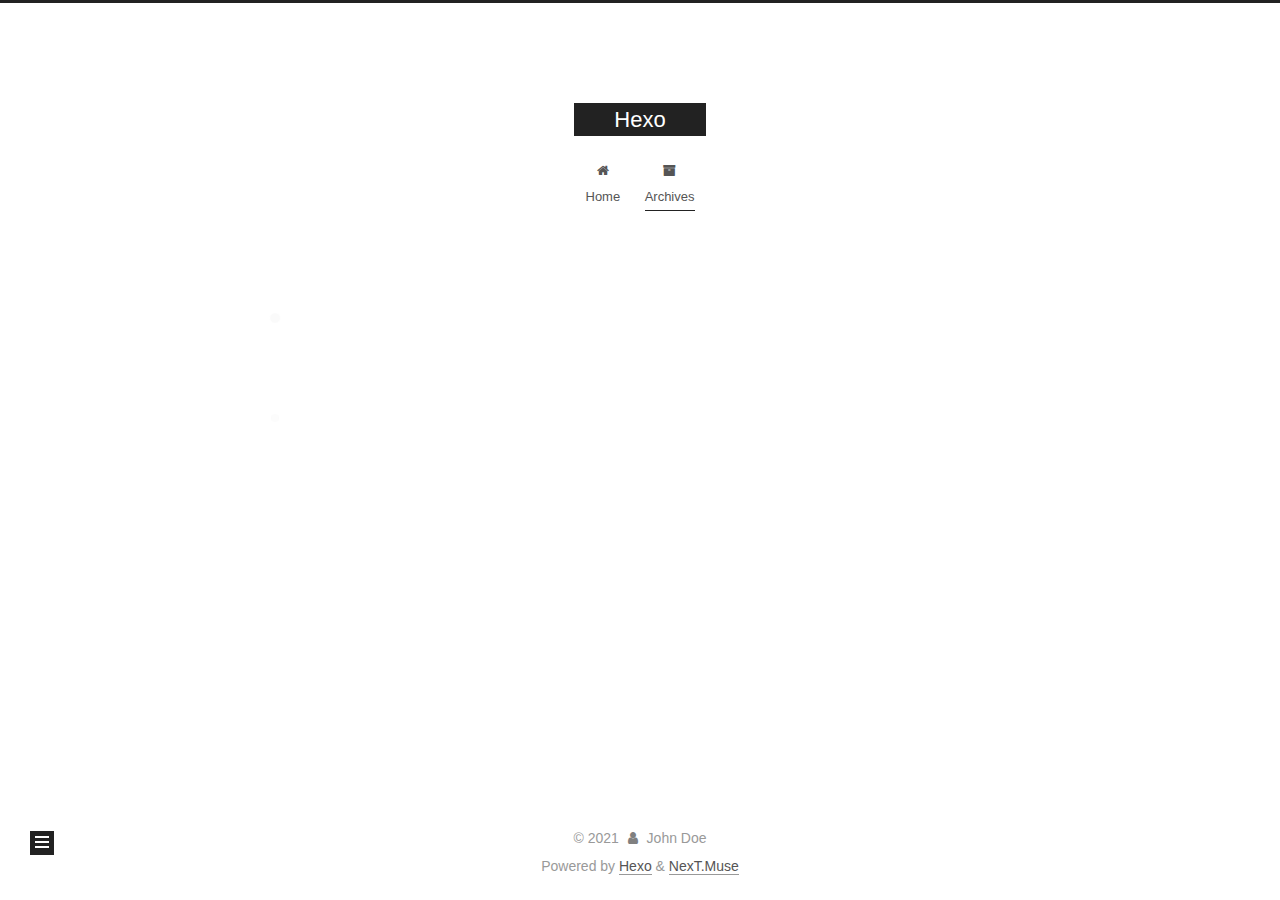
==== archives/index.html @ 685d1546 "Site updated: 2021-11-07 11:49:56" ====
<!DOCTYPE html>
<html lang="en">
<head>
  <meta charset="UTF-8">
<meta name="viewport" content="width=device-width, initial-scale=1, maximum-scale=2">
<meta name="theme-color" content="#222">
<meta name="generator" content="Hexo 5.4.0">
  <link rel="apple-touch-icon" sizes="180x180" href="/images/apple-touch-icon-next.png">
  <link rel="icon" type="image/png" sizes="32x32" href="/images/favicon-32x32-next.png">
  <link rel="icon" type="image/png" sizes="16x16" href="/images/favicon-16x16-next.png">
  <link rel="mask-icon" href="/images/logo.svg" color="#222">

<link rel="stylesheet" href="/css/main.css">


<link rel="stylesheet" href="/lib/font-awesome/css/font-awesome.min.css">

<script id="hexo-configurations">
    var NexT = window.NexT || {};
    var CONFIG = {"hostname":"example.com","root":"/","scheme":"Muse","version":"7.8.0","exturl":false,"sidebar":{"position":"left","display":"post","padding":18,"offset":12,"onmobile":false},"copycode":{"enable":false,"show_result":false,"style":null},"back2top":{"enable":true,"sidebar":false,"scrollpercent":false},"bookmark":{"enable":false,"color":"#222","save":"auto"},"fancybox":false,"mediumzoom":false,"lazyload":false,"pangu":false,"comments":{"style":"tabs","active":null,"storage":true,"lazyload":false,"nav":null},"algolia":{"hits":{"per_page":10},"labels":{"input_placeholder":"Search for Posts","hits_empty":"We didn't find any results for the search: ${query}","hits_stats":"${hits} results found in ${time} ms"}},"localsearch":{"enable":false,"trigger":"auto","top_n_per_article":1,"unescape":false,"preload":false},"motion":{"enable":true,"async":false,"transition":{"post_block":"fadeIn","post_header":"slideDownIn","post_body":"slideDownIn","coll_header":"slideLeftIn","sidebar":"slideUpIn"}}};
  </script>

  <meta property="og:type" content="website">
<meta property="og:title" content="Hexo">
<meta property="og:url" content="http://example.com/archives/index.html">
<meta property="og:site_name" content="Hexo">
<meta property="og:locale" content="en_US">
<meta property="article:author" content="John Doe">
<meta name="twitter:card" content="summary">

<link rel="canonical" href="http://example.com/archives/">


<script id="page-configurations">
  // https://hexo.io/docs/variables.html
  CONFIG.page = {
    sidebar: "",
    isHome : false,
    isPost : false,
    lang   : 'en'
  };
</script>

  <title>Archive | Hexo</title>
  






  <noscript>
  <style>
  .use-motion .brand,
  .use-motion .menu-item,
  .sidebar-inner,
  .use-motion .post-block,
  .use-motion .pagination,
  .use-motion .comments,
  .use-motion .post-header,
  .use-motion .post-body,
  .use-motion .collection-header { opacity: initial; }

  .use-motion .site-title,
  .use-motion .site-subtitle {
    opacity: initial;
    top: initial;
  }

  .use-motion .logo-line-before i { left: initial; }
  .use-motion .logo-line-after i { right: initial; }
  </style>
</noscript>

</head>

<body itemscope itemtype="http://schema.org/WebPage">
  <div class="container use-motion">
    <div class="headband"></div>

    <header class="header" itemscope itemtype="http://schema.org/WPHeader">
      <div class="header-inner"><div class="site-brand-container">
  <div class="site-nav-toggle">
    <div class="toggle" aria-label="Toggle navigation bar">
      <span class="toggle-line toggle-line-first"></span>
      <span class="toggle-line toggle-line-middle"></span>
      <span class="toggle-line toggle-line-last"></span>
    </div>
  </div>

  <div class="site-meta">

    <a href="/" class="brand" rel="start">
      <span class="logo-line-before"><i></i></span>
      <h1 class="site-title">Hexo</h1>
      <span class="logo-line-after"><i></i></span>
    </a>
  </div>

  <div class="site-nav-right">
    <div class="toggle popup-trigger">
    </div>
  </div>
</div>




<nav class="site-nav">
  <ul id="menu" class="menu">
        <li class="menu-item menu-item-home">

    <a href="/" rel="section"><i class="fa fa-fw fa-home"></i>Home</a>

  </li>
        <li class="menu-item menu-item-archives">

    <a href="/archives/" rel="section"><i class="fa fa-fw fa-archive"></i>Archives</a>

  </li>
  </ul>
</nav>




</div>
    </header>

    
  <div class="back-to-top">
    <i class="fa fa-arrow-up"></i>
    <span>0%</span>
  </div>


    <main class="main">
      <div class="main-inner">
        <div class="content-wrap">
          

          <div class="content archive">
            

  
  
  
  <div class="post-block">
    <div class="posts-collapse">
      <div class="collection-title">
        <span class="collection-header">Um..! 1 post. Keep on posting.</span>
      </div>

      
    <div class="collection-year">
      <span class="collection-header">2021</span>
    </div>

  <article itemscope itemtype="http://schema.org/Article">
    <header class="post-header">

      <div class="post-meta">
        <time itemprop="dateCreated"
              datetime="2021-11-07T10:19:45+08:00"
              content="2021-11-07">
          11-07
        </time>
      </div>

      <div class="post-title">
          <a class="post-title-link" href="/2021/11/07/hello-world/" itemprop="url">
            <span itemprop="name">Hello Blog</span>
          </a>
      </div>

    </header>
  </article>


    </div>
  </div>
  
  
  

  



          </div>
          

<script>
  window.addEventListener('tabs:register', () => {
    let { activeClass } = CONFIG.comments;
    if (CONFIG.comments.storage) {
      activeClass = localStorage.getItem('comments_active') || activeClass;
    }
    if (activeClass) {
      let activeTab = document.querySelector(`a[href="#comment-${activeClass}"]`);
      if (activeTab) {
        activeTab.click();
      }
    }
  });
  if (CONFIG.comments.storage) {
    window.addEventListener('tabs:click', event => {
      if (!event.target.matches('.tabs-comment .tab-content .tab-pane')) return;
      let commentClass = event.target.classList[1];
      localStorage.setItem('comments_active', commentClass);
    });
  }
</script>

        </div>
          
  
  <div class="toggle sidebar-toggle">
    <span class="toggle-line toggle-line-first"></span>
    <span class="toggle-line toggle-line-middle"></span>
    <span class="toggle-line toggle-line-last"></span>
  </div>

  <aside class="sidebar">
    <div class="sidebar-inner">

      <ul class="sidebar-nav motion-element">
        <li class="sidebar-nav-toc">
          Table of Contents
        </li>
        <li class="sidebar-nav-overview">
          Overview
        </li>
      </ul>

      <!--noindex-->
      <div class="post-toc-wrap sidebar-panel">
      </div>
      <!--/noindex-->

      <div class="site-overview-wrap sidebar-panel">
        <div class="site-author motion-element" itemprop="author" itemscope itemtype="http://schema.org/Person">
  <p class="site-author-name" itemprop="name">John Doe</p>
  <div class="site-description" itemprop="description"></div>
</div>
<div class="site-state-wrap motion-element">
  <nav class="site-state">
      <div class="site-state-item site-state-posts">
          <a href="/archives/">
        
          <span class="site-state-item-count">1</span>
          <span class="site-state-item-name">posts</span>
        </a>
      </div>
  </nav>
</div>



      </div>

    </div>
  </aside>
  <div id="sidebar-dimmer"></div>


      </div>
    </main>

    <footer class="footer">
      <div class="footer-inner">
        

        

<div class="copyright">
  
  &copy; 
  <span itemprop="copyrightYear">2021</span>
  <span class="with-love">
    <i class="fa fa-user"></i>
  </span>
  <span class="author" itemprop="copyrightHolder">John Doe</span>
</div>
  <div class="powered-by">Powered by <a href="https://hexo.io/" class="theme-link" rel="noopener" target="_blank">Hexo</a> & <a href="https://muse.theme-next.org/" class="theme-link" rel="noopener" target="_blank">NexT.Muse</a>
  </div>

        








      </div>
    </footer>
  </div>

  
  <script src="/lib/anime.min.js"></script>
  <script src="/lib/velocity/velocity.min.js"></script>
  <script src="/lib/velocity/velocity.ui.min.js"></script>

<script src="/js/utils.js"></script>

<script src="/js/motion.js"></script>


<script src="/js/schemes/muse.js"></script>


<script src="/js/next-boot.js"></script>




  















  

  

</body>
</html>
---- css/main.css ----
:root {
  --body-bg-color: #fff;
  --content-bg-color: #fff;
  --card-bg-color: #f5f5f5;
  --text-color: #555;
  --link-color: #555;
  --link-hover-color: #222;
  --brand-color: #fff;
  --brand-hover-color: #fff;
  --table-row-odd-bg-color: #f9f9f9;
  --table-row-hover-bg-color: #f5f5f5;
  --menu-item-bg-color: #f5f5f5;
  --btn-default-bg: #222;
  --btn-default-color: #fff;
  --btn-default-border-color: #222;
  --btn-default-hover-bg: #fff;
  --btn-default-hover-color: #222;
  --btn-default-hover-border-color: #222;
}
html {
  line-height: 1.15; /* 1 */
  -webkit-text-size-adjust: 100%; /* 2 */
}
body {
  margin: 0;
}
main {
  display: block;
}
h1 {
  font-size: 2em;
  margin: 0.67em 0;
}
hr {
  box-sizing: content-box; /* 1 */
  height: 0; /* 1 */
  overflow: visible; /* 2 */
}
pre {
  font-family: monospace, monospace; /* 1 */
  font-size: 1em; /* 2 */
}
a {
  background: transparent;
}
abbr[title] {
  border-bottom: none; /* 1 */
  text-decoration: underline; /* 2 */
  text-decoration: underline dotted; /* 2 */
}
b,
strong {
  font-weight: bolder;
}
code,
kbd,
samp {
  font-family: monospace, monospace; /* 1 */
  font-size: 1em; /* 2 */
}
small {
  font-size: 80%;
}
sub,
sup {
  font-size: 75%;
  line-height: 0;
  position: relative;
  vertical-align: baseline;
}
sub {
  bottom: -0.25em;
}
sup {
  top: -0.5em;
}
img {
  border-style: none;
}
button,
input,
optgroup,
select,
textarea {
  font-family: inherit; /* 1 */
  font-size: 100%; /* 1 */
  line-height: 1.15; /* 1 */
  margin: 0; /* 2 */
}
button,
input {
/* 1 */
  overflow: visible;
}
button,
select {
/* 1 */
  text-transform: none;
}
button,
[type='button'],
[type='reset'],
[type='submit'] {
  -webkit-appearance: button;
}
button::-moz-focus-inner,
[type='button']::-moz-focus-inner,
[type='reset']::-moz-focus-inner,
[type='submit']::-moz-focus-inner {
  border-style: none;
  padding: 0;
}
button:-moz-focusring,
[type='button']:-moz-focusring,
[type='reset']:-moz-focusring,
[type='submit']:-moz-focusring {
  outline: 1px dotted ButtonText;
}
fieldset {
  padding: 0.35em 0.75em 0.625em;
}
legend {
  box-sizing: border-box; /* 1 */
  color: inherit; /* 2 */
  display: table; /* 1 */
  max-width: 100%; /* 1 */
  padding: 0; /* 3 */
  white-space: normal; /* 1 */
}
progress {
  vertical-align: baseline;
}
textarea {
  overflow: auto;
}
[type='checkbox'],
[type='radio'] {
  box-sizing: border-box; /* 1 */
  padding: 0; /* 2 */
}
[type='number']::-webkit-inner-spin-button,
[type='number']::-webkit-outer-spin-button {
  height: auto;
}
[type='search'] {
  outline-offset: -2px; /* 2 */
  -webkit-appearance: textfield; /* 1 */
}
[type='search']::-webkit-search-decoration {
  -webkit-appearance: none;
}
::-webkit-file-upload-button {
  font: inherit; /* 2 */
  -webkit-appearance: button; /* 1 */
}
details {
  display: block;
}
summary {
  display: list-item;
}
template {
  display: none;
}
[hidden] {
  display: none;
}
::selection {
  background: #262a30;
  color: #eee;
}
html,
body {
  height: 100%;
}
body {
  background: var(--body-bg-color);
  color: var(--text-color);
  font-family: 'Lato', "PingFang SC", "Microsoft YaHei", sans-serif;
  font-size: 1em;
  line-height: 2;
}
@media (max-width: 991px) {
  body {
    padding-left: 0 !important;
    padding-right: 0 !important;
  }
}
h1,
h2,
h3,
h4,
h5,
h6 {
  font-family: 'Lato', "PingFang SC", "Microsoft YaHei", sans-serif;
  font-weight: bold;
  line-height: 1.5;
  margin: 20px 0 15px;
}
h1 {
  font-size: 1.5em;
}
h2 {
  font-size: 1.375em;
}
h3 {
  font-size: 1.25em;
}
h4 {
  font-size: 1.125em;
}
h5 {
  font-size: 1em;
}
h6 {
  font-size: 0.875em;
}
p {
  margin: 0 0 20px 0;
}
a,
span.exturl {
  border-bottom: 1px solid #999;
  color: var(--link-color);
  outline: 0;
  text-decoration: none;
  overflow-wrap: break-word;
  word-wrap: break-word;
  cursor: pointer;
}
a:hover,
span.exturl:hover {
  border-bottom-color: var(--link-hover-color);
  color: var(--link-hover-color);
}
iframe,
img,
video {
  display: block;
  margin-left: auto;
  margin-right: auto;
  max-width: 100%;
}
hr {
  background-image: repeating-linear-gradient(-45deg, #ddd, #ddd 4px, transparent 4px, transparent 8px);
  border: 0;
  height: 3px;
  margin: 40px 0;
}
blockquote {
  border-left: 4px solid #ddd;
  color: #666;
  margin: 0;
  padding: 0 15px;
}
blockquote cite::before {
  content: '-';
  padding: 0 5px;
}
dt {
  font-weight: bold;
}
dd {
  margin: 0;
  padding: 0;
}
kbd {
  background-color: #f5f5f5;
  background-image: linear-gradient(#eee, #fff, #eee);
  border: 1px solid #ccc;
  border-radius: 0.2em;
  box-shadow: 0.1em 0.1em 0.2em rgba(0,0,0,0.1);
  color: #555;
  font-family: inherit;
  padding: 0.1em 0.3em;
  white-space: nowrap;
}
.table-container {
  overflow: auto;
}
table {
  border-collapse: collapse;
  border-spacing: 0;
  font-size: 0.875em;
  margin: 0 0 20px 0;
  width: 100%;
}
tbody tr:nth-of-type(odd) {
  background: var(--table-row-odd-bg-color);
}
tbody tr:hover {
  background: var(--table-row-hover-bg-color);
}
caption,
th,
td {
  font-weight: normal;
  padding: 8px;
  text-align: left;
  vertical-align: middle;
}
th,
td {
  border: 1px solid #ddd;
  border-bottom: 3px solid #ddd;
}
th {
  font-weight: 700;
  padding-bottom: 10px;
}
td {
  border-bottom-width: 1px;
}
.btn {
  background: var(--btn-default-bg);
  border: 2px solid var(--btn-default-border-color);
  border-radius: 0;
  color: var(--btn-default-color);
  display: inline-block;
  font-size: 0.875em;
  line-height: 2;
  padding: 0 20px;
  text-decoration: none;
  transition-property: background-color;
  transition-delay: 0s;
  transition-duration: 0.2s;
  transition-timing-function: ease-in-out;
}
.btn:hover {
  background: var(--btn-default-hover-bg);
  border-color: var(--btn-default-hover-border-color);
  color: var(--btn-default-hover-color);
}
.btn + .btn {
  margin: 0 0 8px 8px;
}
.btn .fa-fw {
  text-align: left;
  width: 1.285714285714286em;
}
.toggle {
  line-height: 0;
}
.toggle .toggle-line {
  background: #fff;
  display: inline-block;
  height: 2px;
  left: 0;
  position: relative;
  top: 0;
  transition: all 0.4s;
  vertical-align: top;
  width: 100%;
}
.toggle .toggle-line:not(:first-child) {
  margin-top: 3px;
}
.toggle.toggle-arrow .toggle-line-first {
  left: 50%;
  top: 2px;
  transform: rotate(45deg);
  width: 50%;
}
.toggle.toggle-arrow .toggle-line-middle {
  left: 2px;
  width: 90%;
}
.toggle.toggle-arrow .toggle-line-last {
  left: 50%;
  top: -2px;
  transform: rotate(-45deg);
  width: 50%;
}
.toggle.toggle-close .toggle-line-first {
  transform: rotate(-45deg);
  top: 5px;
}
.toggle.toggle-close .toggle-line-middle {
  opacity: 0;
}
.toggle.toggle-close .toggle-line-last {
  transform: rotate(45deg);
  top: -5px;
}
.highlight,
pre {
  background: #f7f7f7;
  color: #4d4d4c;
  line-height: 1.6;
  margin: 0 auto 20px;
}
pre,
code {
  font-family: consolas, Menlo, monospace, "PingFang SC", "Microsoft YaHei";
}
code {
  background: #eee;
  border-radius: 3px;
  color: #555;
  padding: 2px 4px;
  overflow-wrap: break-word;
  word-wrap: break-word;
}
.highlight *::selection {
  background: #d6d6d6;
}
.highlight pre {
  border: 0;
  margin: 0;
  padding: 10px 0;
}
.highlight table {
  border: 0;
  margin: 0;
  width: auto;
}
.highlight td {
  border: 0;
  padding: 0;
}
.highlight figcaption {
  background: #eff2f3;
  color: #4d4d4c;
  display: flex;
  font-size: 0.875em;
  justify-content: space-between;
  line-height: 1.2;
  padding: 0.5em;
}
.highlight figcaption a {
  color: #4d4d4c;
}
.highlight figcaption a:hover {
  border-bottom-color: #4d4d4c;
}
.highlight .gutter {
  -moz-user-select: none;
  -ms-user-select: none;
  -webkit-user-select: none;
  user-select: none;
}
.highlight .gutter pre {
  background: #eff2f3;
  color: #869194;
  padding-left: 10px;
  padding-right: 10px;
  text-align: right;
}
.highlight .code pre {
  background: #f7f7f7;
  padding-left: 10px;
  width: 100%;
}
.gist table {
  width: auto;
}
.gist table td {
  border: 0;
}
pre {
  overflow: auto;
  padding: 10px;
}
pre code {
  background: none;
  color: #4d4d4c;
  font-size: 0.875em;
  padding: 0;
  text-shadow: none;
}
pre .deletion {
  background: #fdd;
}
pre .addition {
  background: #dfd;
}
pre .meta {
  color: #eab700;
  -moz-user-select: none;
  -ms-user-select: none;
  -webkit-user-select: none;
  user-select: none;
}
pre .comment {
  color: #8e908c;
}
pre .variable,
pre .attribute,
pre .tag,
pre .name,
pre .regexp,
pre .ruby .constant,
pre .xml .tag .title,
pre .xml .pi,
pre .xml .doctype,
pre .html .doctype,
pre .css .id,
pre .css .class,
pre .css .pseudo {
  color: #c82829;
}
pre .number,
pre .preprocessor,
pre .built_in,
pre .builtin-name,
pre .literal,
pre .params,
pre .constant,
pre .command {
  color: #f5871f;
}
pre .ruby .class .title,
pre .css .rules .attribute,
pre .string,
pre .symbol,
pre .value,
pre .inheritance,
pre .header,
pre .ruby .symbol,
pre .xml .cdata,
pre .special,
pre .formula {
  color: #718c00;
}
pre .title,
pre .css .hexcolor {
  color: #3e999f;
}
pre .function,
pre .python .decorator,
pre .python .title,
pre .ruby .function .title,
pre .ruby .title .keyword,
pre .perl .sub,
pre .javascript .title,
pre .coffeescript .title {
  color: #4271ae;
}
pre .keyword,
pre .javascript .function {
  color: #8959a8;
}
.blockquote-center {
  border-left: none;
  margin: 40px 0;
  padding: 0;
  position: relative;
  text-align: center;
}
.blockquote-center::before,
.blockquote-center::after {
  background-repeat: no-repeat;
  background-size: 22px 22px;
  content: ' ';
  display: block;
  height: 24px;
  opacity: 0.2;
  position: absolute;
  width: 100%;
}
.blockquote-center::before {
  background-image: url("../images/quote-l.svg");
  background-position: 0 -6px;
  border-top: 1px solid #ccc;
  top: -20px;
}
.blockquote-center::after {
  background-image: url("../images/quote-r.svg");
  background-position: 100% 8px;
  border-bottom: 1px solid #ccc;
  bottom: -20px;
}
.blockquote-center p,
.blockquote-center div {
  text-align: center;
}
.post-body .group-picture img {
  margin: 0 auto;
  padding: 0 3px;
}
.group-picture-row {
  margin-bottom: 6px;
  overflow: hidden;
}
.group-picture-column {
  float: left;
  margin-bottom: 10px;
}
.post-body .label {
  color: #555;
  display: inline;
  padding: 0 2px;
}
.post-body .label.default {
  background: #f0f0f0;
}
.post-body .label.primary {
  background: #efe6f7;
}
.post-body .label.info {
  background: #e5f2f8;
}
.post-body .label.success {
  background: #e7f4e9;
}
.post-body .label.warning {
  background: #fcf6e1;
}
.post-body .label.danger {
  background: #fae8eb;
}
.post-body .tabs {
  margin-bottom: 20px;
}
.post-body .tabs,
.tabs-comment {
  display: block;
  padding-top: 10px;
  position: relative;
}
.post-body .tabs ul.nav-tabs,
.tabs-comment ul.nav-tabs {
  display: flex;
  flex-wrap: wrap;
  margin: 0;
  margin-bottom: -1px;
  padding: 0;
}
@media (max-width: 413px) {
  .post-body .tabs ul.nav-tabs,
  .tabs-comment ul.nav-tabs {
    display: block;
    margin-bottom: 5px;
  }
}
.post-body .tabs ul.nav-tabs li.tab,
.tabs-comment ul.nav-tabs li.tab {
  border-bottom: 1px solid #ddd;
  border-left: 1px solid transparent;
  border-right: 1px solid transparent;
  border-top: 3px solid transparent;
  flex-grow: 1;
  list-style-type: none;
  border-radius: 0 0 0 0;
}
@media (max-width: 413px) {
  .post-body .tabs ul.nav-tabs li.tab,
  .tabs-comment ul.nav-tabs li.tab {
    border-bottom: 1px solid transparent;
    border-left: 3px solid transparent;
    border-right: 1px solid transparent;
    border-top: 1px solid transparent;
  }
}
@media (max-width: 413px) {
  .post-body .tabs ul.nav-tabs li.tab,
  .tabs-comment ul.nav-tabs li.tab {
    border-radius: 0;
  }
}
.post-body .tabs ul.nav-tabs li.tab a,
.tabs-comment ul.nav-tabs li.tab a {
  border-bottom: initial;
  display: block;
  line-height: 1.8;
  outline: 0;
  padding: 0.25em 0.75em;
  text-align: center;
  transition-delay: 0s;
  transition-duration: 0.2s;
  transition-timing-function: ease-out;
}
.post-body .tabs ul.nav-tabs li.tab a i,
.tabs-comment ul.nav-tabs li.tab a i {
  width: 1.285714285714286em;
}
.post-body .tabs ul.nav-tabs li.tab.active,
.tabs-comment ul.nav-tabs li.tab.active {
  border-bottom: 1px solid transparent;
  border-left: 1px solid #ddd;
  border-right: 1px solid #ddd;
  border-top: 3px solid #fc6423;
}
@media (max-width: 413px) {
  .post-body .tabs ul.nav-tabs li.tab.active,
  .tabs-comment ul.nav-tabs li.tab.active {
    border-bottom: 1px solid #ddd;
    border-left: 3px solid #fc6423;
    border-right: 1px solid #ddd;
    border-top: 1px solid #ddd;
  }
}
.post-body .tabs ul.nav-tabs li.tab.active a,
.tabs-comment ul.nav-tabs li.tab.active a {
  color: var(--link-color);
  cursor: default;
}
.post-body .tabs .tab-content .tab-pane,
.tabs-comment .tab-content .tab-pane {
  border: 1px solid #ddd;
  border-top: 0;
  padding: 20px 20px 0 20px;
  border-radius: 0;
}
.post-body .tabs .tab-content .tab-pane:not(.active),
.tabs-comment .tab-content .tab-pane:not(.active) {
  display: none;
}
.post-body .tabs .tab-content .tab-pane.active,
.tabs-comment .tab-content .tab-pane.active {
  display: block;
}
.post-body .tabs .tab-content .tab-pane.active:nth-of-type(1),
.tabs-comment .tab-content .tab-pane.active:nth-of-type(1) {
  border-radius: 0 0 0 0;
}
@media (max-width: 413px) {
  .post-body .tabs .tab-content .tab-pane.active:nth-of-type(1),
  .tabs-comment .tab-content .tab-pane.active:nth-of-type(1) {
    border-radius: 0;
  }
}
.post-body .note {
  border-radius: 3px;
  margin-bottom: 20px;
  padding: 1em;
  position: relative;
  border: 1px solid #eee;
  border-left-width: 5px;
}
.post-body .note h2,
.post-body .note h3,
.post-body .note h4,
.post-body .note h5,
.post-body .note h6 {
  margin-top: 0;
  border-bottom: initial;
  margin-bottom: 0;
  padding-top: 0;
}
.post-body .note p:first-child,
.post-body .note ul:first-child,
.post-body .note ol:first-child,
.post-body .note table:first-child,
.post-body .note pre:first-child,
.post-body .note blockquote:first-child,
.post-body .note img:first-child {
  margin-top: 0;
}
.post-body .note p:last-child,
.post-body .note ul:last-child,
.post-body .note ol:last-child,
.post-body .note table:last-child,
.post-body .note pre:last-child,
.post-body .note blockquote:last-child,
.post-body .note img:last-child {
  margin-bottom: 0;
}
.post-body .note.default {
  border-left-color: #777;
}
.post-body .note.default h2,
.post-body .note.default h3,
.post-body .note.default h4,
.post-body .note.default h5,
.post-body .note.default h6 {
  color: #777;
}
.post-body .note.primary {
  border-left-color: #6f42c1;
}
.post-body .note.primary h2,
.post-body .note.primary h3,
.post-body .note.primary h4,
.post-body .note.primary h5,
.post-body .note.primary h6 {
  color: #6f42c1;
}
.post-body .note.info {
  border-left-color: #428bca;
}
.post-body .note.info h2,
.post-body .note.info h3,
.post-body .note.info h4,
.post-body .note.info h5,
.post-body .note.info h6 {
  color: #428bca;
}
.post-body .note.success {
  border-left-color: #5cb85c;
}
.post-body .note.success h2,
.post-body .note.success h3,
.post-body .note.success h4,
.post-body .note.success h5,
.post-body .note.success h6 {
  color: #5cb85c;
}
.post-body .note.warning {
  border-left-color: #f0ad4e;
}
.post-body .note.warning h2,
.post-body .note.warning h3,
.post-body .note.warning h4,
.post-body .note.warning h5,
.post-body .note.warning h6 {
  color: #f0ad4e;
}
.post-body .note.danger {
  border-left-color: #d9534f;
}
.post-body .note.danger h2,
.post-body .note.danger h3,
.post-body .note.danger h4,
.post-body .note.danger h5,
.post-body .note.danger h6 {
  color: #d9534f;
}
.pagination .prev,
.pagination .next,
.pagination .page-number,
.pagination .space {
  display: inline-block;
  margin: 0 10px;
  padding: 0 11px;
  position: relative;
  top: -1px;
}
@media (max-width: 767px) {
  .pagination .prev,
  .pagination .next,
  .pagination .page-number,
  .pagination .space {
    margin: 0 5px;
  }
}
.pagination {
  border-top: 1px solid #eee;
  margin: 120px 0 0;
  text-align: center;
}
.pagination .prev,
.pagination .next,
.pagination .page-number {
  border-bottom: 0;
  border-top: 1px solid #eee;
  transition-property: border-color;
  transition-delay: 0s;
  transition-duration: 0.2s;
  transition-timing-function: ease-in-out;
}
.pagination .prev:hover,
.pagination .next:hover,
.pagination .page-number:hover {
  border-top-color: #222;
}
.pagination .space {
  margin: 0;
  padding: 0;
}
.pagination .prev {
  margin-left: 0;
}
.pagination .next {
  margin-right: 0;
}
.pagination .page-number.current {
  background: #ccc;
  border-top-color: #ccc;
  color: #fff;
}
@media (max-width: 767px) {
  .pagination {
    border-top: none;
  }
  .pagination .prev,
  .pagination .next,
  .pagination .page-number {
    border-bottom: 1px solid #eee;
    border-top: 0;
    margin-bottom: 10px;
    padding: 0 10px;
  }
  .pagination .prev:hover,
  .pagination .next:hover,
  .pagination .page-number:hover {
    border-bottom-color: #222;
  }
}
.comments {
  margin-top: 60px;
  overflow: hidden;
}
.comment-button-group {
  display: flex;
  flex-wrap: wrap-reverse;
  justify-content: center;
  margin: 1em 0;
}
.comment-button-group .comment-button {
  margin: 0.1em 0.2em;
}
.comment-button-group .comment-button.active {
  background: var(--btn-default-hover-bg);
  border-color: var(--btn-default-hover-border-color);
  color: var(--btn-default-hover-color);
}
.comment-position {
  display: none;
}
.comment-position.active {
  display: block;
}
.tabs-comment {
  background: var(--content-bg-color);
  margin-top: 4em;
  padding-top: 0;
}
.tabs-comment .comments {
  border: 0;
  box-shadow: none;
  margin-top: 0;
  padding-top: 0;
}
.container {
  min-height: 100%;
  position: relative;
}
.main-inner {
  margin: 0 auto;
  width: 700px;
}
@media (min-width: 1200px) {
  .main-inner {
    width: 800px;
  }
}
@media (min-width: 1600px) {
  .main-inner {
    width: 900px;
  }
}
@media (max-width: 767px) {
  .content-wrap {
    padding: 0 20px;
  }
}
.header {
  background: transparent;
}
.header-inner {
  margin: 0 auto;
  width: 700px;
}
@media (min-width: 1200px) {
  .header-inner {
    width: 800px;
  }
}
@media (min-width: 1600px) {
  .header-inner {
    width: 900px;
  }
}
.site-brand-container {
  display: flex;
  flex-shrink: 0;
  padding: 0 10px;
}
.headband {
  background: #222;
  height: 3px;
}
.site-meta {
  flex-grow: 1;
  text-align: center;
}
@media (max-width: 767px) {
  .site-meta {
    text-align: center;
  }
}
.brand {
  border-bottom: none;
  color: var(--brand-color);
  display: inline-block;
  line-height: 1.375em;
  padding: 0 40px;
  position: relative;
}
.brand:hover {
  color: var(--brand-hover-color);
}
.site-title {
  font-family: 'Lato', "PingFang SC", "Microsoft YaHei", sans-serif;
  font-size: 1.375em;
  font-weight: normal;
  margin: 0;
}
.site-subtitle {
  color: #999;
  font-size: 0.8125em;
  margin: 10px 0;
}
.use-motion .brand {
  opacity: 0;
}
.use-motion .site-title,
.use-motion .site-subtitle,
.use-motion .custom-logo-image {
  opacity: 0;
  position: relative;
  top: -10px;
}
.site-nav-toggle,
.site-nav-right {
  display: none;
}
@media (max-width: 767px) {
  .site-nav-toggle,
  .site-nav-right {
    display: flex;
    flex-direction: column;
    justify-content: center;
  }
}
.site-nav-toggle .toggle,
.site-nav-right .toggle {
  color: var(--text-color);
  padding: 10px;
  width: 22px;
}
.site-nav-toggle .toggle .toggle-line,
.site-nav-right .toggle .toggle-line {
  background: var(--text-color);
  border-radius: 1px;
}
.site-nav {
  display: block;
}
@media (max-width: 767px) {
  .site-nav {
    clear: both;
    display: none;
  }
}
.site-nav.site-nav-on {
  display: block;
}
.menu {
  margin-top: 20px;
  padding-left: 0;
  text-align: center;
}
.menu-item {
  display: inline-block;
  list-style: none;
  margin: 0 10px;
}
@media (max-width: 767px) {
  .menu-item {
    display: block;
    margin-top: 10px;
  }
  .menu-item.menu-item-search {
    display: none;
  }
}
.menu-item a,
.menu-item span.exturl {
  border-bottom: 0;
  display: block;
  font-size: 0.8125em;
  transition-property: border-color;
  transition-delay: 0s;
  transition-duration: 0.2s;
  transition-timing-function: ease-in-out;
}
@media (hover: none) {
  .menu-item a:hover,
  .menu-item span.exturl:hover {
    border-bottom-color: transparent !important;
  }
}
.menu-item .fa {
  margin-right: 8px;
}
.menu-item .badge {
  display: inline-block;
  font-weight: bold;
  line-height: 1;
  margin-left: 0.35em;
  margin-top: 0.35em;
  text-align: center;
  white-space: nowrap;
}
@media (max-width: 767px) {
  .menu-item .badge {
    float: right;
    margin-left: 0;
  }
}
.menu-item-active a,
.menu .menu-item a:hover,
.menu .menu-item span.exturl:hover {
  background: var(--menu-item-bg-color);
}
.use-motion .menu-item {
  opacity: 0;
}
.sidebar {
  background: #222;
  bottom: 0;
  box-shadow: inset 0 2px 6px #000;
  position: fixed;
  top: 0;
}
@media (max-width: 991px) {
  .sidebar {
    display: none;
  }
}
.sidebar-inner {
  color: #999;
  padding: 18px 10px;
  text-align: center;
}
.cc-license {
  margin-top: 10px;
  text-align: center;
}
.cc-license .cc-opacity {
  border-bottom: none;
  opacity: 0.7;
}
.cc-license .cc-opacity:hover {
  opacity: 0.9;
}
.cc-license img {
  display: inline-block;
}
.site-author-image {
  border: 2px solid #333;
  display: block;
  margin: 0 auto;
  max-width: 96px;
  padding: 2px;
}
.site-author-name {
  color: #f5f5f5;
  font-weight: normal;
  margin: 5px 0 0;
  text-align: center;
}
.site-description {
  color: #999;
  font-size: 1em;
  margin-top: 5px;
  text-align: center;
}
.links-of-author {
  margin-top: 15px;
}
.links-of-author a,
.links-of-author span.exturl {
  border-bottom-color: #555;
  display: inline-block;
  font-size: 0.8125em;
  margin-bottom: 10px;
  margin-right: 10px;
  vertical-align: middle;
}
.links-of-author a::before,
.links-of-author span.exturl::before {
  background: #7eba57;
  border-radius: 50%;
  content: ' ';
  display: inline-block;
  height: 4px;
  margin-right: 3px;
  vertical-align: middle;
  width: 4px;
}
.sidebar-button {
  margin-top: 15px;
}
.sidebar-button a {
  border: 1px solid #fc6423;
  border-radius: 4px;
  color: #fc6423;
  display: inline-block;
  padding: 0 15px;
}
.sidebar-button a .fa {
  margin-right: 5px;
}
.sidebar-button a:hover {
  background: #fc6423;
  border: 1px solid #fc6423;
  color: #fff;
}
.sidebar-button a:hover .fa {
  color: #fff;
}
.links-of-blogroll {
  font-size: 0.8125em;
  margin-top: 10px;
}
.links-of-blogroll-title {
  font-size: 0.875em;
  font-weight: 600;
  margin-top: 0;
}
.links-of-blogroll-list {
  list-style: none;
  margin: 0;
  padding: 0;
}
#sidebar-dimmer {
  display: none;
}
@media (max-width: 767px) {
  #sidebar-dimmer {
    background: #000;
    display: block;
    height: 100%;
    left: 100%;
    opacity: 0;
    position: fixed;
    top: 0;
    width: 100%;
    z-index: 1100;
  }
  .sidebar-active + #sidebar-dimmer {
    opacity: 0.7;
    transform: translateX(-100%);
    transition: opacity 0.5s;
  }
}
.sidebar-nav {
  margin: 0;
  padding-bottom: 20px;
  padding-left: 0;
}
.sidebar-nav li {
  border-bottom: 1px solid transparent;
  color: #555;
  cursor: pointer;
  display: inline-block;
  font-size: 0.875em;
}
.sidebar-nav li.sidebar-nav-overview {
  margin-left: 10px;
}
.sidebar-nav li:hover {
  color: #f5f5f5;
}
.sidebar-nav .sidebar-nav-active {
  border-bottom-color: #87daff;
  color: #87daff;
}
.sidebar-nav .sidebar-nav-active:hover {
  color: #87daff;
}
.sidebar-panel {
  display: none;
  overflow-x: hidden;
  overflow-y: auto;
}
.sidebar-panel-active {
  display: block;
}
.sidebar-toggle {
  background: #222;
  bottom: 45px;
  cursor: pointer;
  height: 14px;
  left: 30px;
  padding: 5px;
  position: fixed;
  width: 14px;
  z-index: 1300;
}
@media (max-width: 991px) {
  .sidebar-toggle {
    left: 20px;
    opacity: 0.8;
    display: none;
  }
}
.sidebar-toggle:hover .toggle-line {
  background: #87daff;
}
.post-toc {
  font-size: 0.875em;
}
.post-toc ol {
  list-style: none;
  margin: 0;
  padding: 0 2px 5px 10px;
  text-align: left;
}
.post-toc ol > ol {
  padding-left: 0;
}
.post-toc ol a {
  transition-property: all;
  transition-delay: 0s;
  transition-duration: 0.2s;
  transition-timing-function: ease-in-out;
}
.post-toc .nav-item {
  line-height: 1.8;
  overflow: hidden;
  text-overflow: ellipsis;
  white-space: nowrap;
}
.post-toc .nav .nav-child {
  display: none;
}
.post-toc .nav .active > .nav-child {
  display: block;
}
.post-toc .nav .active-current > .nav-child {
  display: block;
}
.post-toc .nav .active-current > .nav-child > .nav-item {
  display: block;
}
.post-toc .nav .active > a {
  border-bottom-color: #87daff;
  color: #87daff;
}
.post-toc .nav .active-current > a {
  color: #87daff;
}
.post-toc .nav .active-current > a:hover {
  color: #87daff;
}
.site-state {
  display: flex;
  justify-content: center;
  line-height: 1.4;
  margin-top: 10px;
  overflow: hidden;
  text-align: center;
  white-space: nowrap;
}
.site-state-item {
  padding: 0 15px;
}
.site-state-item:not(:first-child) {
  border-left: 1px solid #333;
}
.site-state-item a {
  border-bottom: none;
}
.site-state-item-count {
  display: block;
  font-size: 1.25em;
  font-weight: 600;
  text-align: center;
}
.site-state-item-name {
  color: inherit;
  font-size: 0.875em;
}
.footer {
  color: #999;
  font-size: 0.875em;
  padding: 20px 0;
}
.footer.footer-fixed {
  bottom: 0;
  left: 0;
  position: absolute;
  right: 0;
}
.footer-inner {
  box-sizing: border-box;
  margin: 0 auto;
  text-align: center;
  width: 700px;
}
@media (min-width: 1200px) {
  .footer-inner {
    width: 800px;
  }
}
@media (min-width: 1600px) {
  .footer-inner {
    width: 900px;
  }
}
.languages {
  display: inline-block;
  font-size: 1.125em;
  position: relative;
}
.languages .lang-select-label span {
  margin: 0 0.5em;
}
.languages .lang-select {
  height: 100%;
  left: 0;
  opacity: 0;
  position: absolute;
  top: 0;
  width: 100%;
}
.with-love {
  color: #808080;
  display: inline-block;
  margin: 0 5px;
}
.powered-by,
.theme-info {
  display: inline-block;
}
@-moz-keyframes iconAnimate {
  0%, 100% {
    transform: scale(1);
  }
  10%, 30% {
    transform: scale(0.9);
  }
  20%, 40%, 60%, 80% {
    transform: scale(1.1);
  }
  50%, 70% {
    transform: scale(1.1);
  }
}
@-webkit-keyframes iconAnimate {
  0%, 100% {
    transform: scale(1);
  }
  10%, 30% {
    transform: scale(0.9);
  }
  20%, 40%, 60%, 80% {
    transform: scale(1.1);
  }
  50%, 70% {
    transform: scale(1.1);
  }
}
@-o-keyframes iconAnimate {
  0%, 100% {
    transform: scale(1);
  }
  10%, 30% {
    transform: scale(0.9);
  }
  20%, 40%, 60%, 80% {
    transform: scale(1.1);
  }
  50%, 70% {
    transform: scale(1.1);
  }
}
@keyframes iconAnimate {
  0%, 100% {
    transform: scale(1);
  }
  10%, 30% {
    transform: scale(0.9);
  }
  20%, 40%, 60%, 80% {
    transform: scale(1.1);
  }
  50%, 70% {
    transform: scale(1.1);
  }
}
.back-to-top {
  font-size: 12px;
  text-align: center;
  transition-delay: 0s;
  transition-duration: 0.2s;
  transition-timing-function: ease-in-out;
}
.back-to-top {
  background: #222;
  bottom: -100px;
  box-sizing: border-box;
  color: #fff;
  cursor: pointer;
  left: 30px;
  opacity: 1;
  padding: 0 6px;
  position: fixed;
  transition-property: bottom;
  z-index: 1300;
  width: 24px;
}
.back-to-top span {
  display: none;
}
.back-to-top:hover {
  color: #87daff;
}
.back-to-top.back-to-top-on {
  bottom: 19px;
}
@media (max-width: 991px) {
  .back-to-top {
    left: 20px;
    opacity: 0.8;
  }
}
.post-body {
  font-family: 'Lato', "PingFang SC", "Microsoft YaHei", sans-serif;
  overflow-wrap: break-word;
  word-wrap: break-word;
}
@media (min-width: 1200px) {
  .post-body {
    font-size: 1.125em;
  }
}
.post-body .exturl .fa {
  font-size: 0.875em;
  margin-left: 4px;
}
.post-body .image-caption,
.post-body .figure .caption {
  color: #999;
  font-size: 0.875em;
  font-weight: bold;
  line-height: 1;
  margin: -20px auto 15px;
  text-align: center;
}
.post-sticky-flag {
  display: inline-block;
  transform: rotate(30deg);
}
.post-button {
  margin-top: 40px;
  text-align: center;
}
.use-motion .post-block,
.use-motion .pagination,
.use-motion .comments {
  opacity: 0;
}
.use-motion .post-header {
  opacity: 0;
}
.use-motion .post-body {
  opacity: 0;
}
.use-motion .collection-header {
  opacity: 0;
}
.posts-collapse {
  margin-left: 35px;
  position: relative;
}
@media (max-width: 767px) {
  .posts-collapse {
    margin-left: 0px;
    margin-right: 0px;
  }
}
.posts-collapse .collection-title {
  font-size: 1.125em;
  position: relative;
}
.posts-collapse .collection-title::before {
  background: #999;
  border: 1px solid #fff;
  border-radius: 50%;
  content: ' ';
  height: 10px;
  left: 0;
  margin-left: -6px;
  margin-top: -4px;
  position: absolute;
  top: 50%;
  width: 10px;
}
.posts-collapse .collection-year {
  font-size: 1.5em;
  font-weight: bold;
  margin: 60px 0;
  position: relative;
}
.posts-collapse .collection-year::before {
  background: #bbb;
  border-radius: 50%;
  content: ' ';
  height: 8px;
  left: 0;
  margin-left: -4px;
  margin-top: -4px;
  position: absolute;
  top: 50%;
  width: 8px;
}
.posts-collapse .collection-header {
  display: block;
  margin: 0 0 0 20px;
}
.posts-collapse .collection-header small {
  color: #bbb;
  margin-left: 5px;
}
.posts-collapse .post-header {
  border-bottom: 1px dashed #ccc;
  margin: 30px 0;
  padding-left: 15px;
  position: relative;
  transition-property: border;
  transition-delay: 0s;
  transition-duration: 0.2s;
  transition-timing-function: ease-in-out;
}
.posts-collapse .post-header::before {
  background: #bbb;
  border: 1px solid #fff;
  border-radius: 50%;
  content: ' ';
  height: 6px;
  left: 0;
  margin-left: -4px;
  position: absolute;
  top: 0.75em;
  transition-property: background;
  width: 6px;
  transition-delay: 0s;
  transition-duration: 0.2s;
  transition-timing-function: ease-in-out;
}
.posts-collapse .post-header:hover {
  border-bottom-color: #666;
}
.posts-collapse .post-header:hover::before {
  background: #222;
}
.posts-collapse .post-meta {
  display: inline;
  font-size: 0.75em;
  margin-right: 10px;
}
.posts-collapse .post-title {
  display: inline;
}
.posts-collapse .post-title a,
.posts-collapse .post-title span.exturl {
  border-bottom: none;
  color: var(--link-color);
}
.posts-collapse::before {
  background: #f5f5f5;
  content: ' ';
  height: 100%;
  left: 0;
  margin-left: -2px;
  position: absolute;
  top: 1.25em;
  width: 4px;
}
.posts-collapse .fa-external-link {
  font-size: 0.875em;
  margin-left: 5px;
}
.post-eof {
  background: #ccc;
  height: 1px;
  margin: 80px auto 60px;
  text-align: center;
  width: 8%;
}
.post-block:last-of-type .post-eof {
  display: none;
}
.content {
  padding-top: 40px;
}
@media (min-width: 992px) {
  .post-body {
    text-align: justify;
  }
}
@media (max-width: 991px) {
  .post-body {
    text-align: justify;
  }
}
.post-body h1,
.post-body h2,
.post-body h3,
.post-body h4,
.post-body h5,
.post-body h6 {
  padding-top: 10px;
}
.post-body h1 .header-anchor,
.post-body h2 .header-anchor,
.post-body h3 .header-anchor,
.post-body h4 .header-anchor,
.post-body h5 .header-anchor,
.post-body h6 .header-anchor {
  border-bottom-style: none;
  color: #ccc;
  float: right;
  margin-left: 10px;
  visibility: hidden;
}
.post-body h1 .header-anchor:hover,
.post-body h2 .header-anchor:hover,
.post-body h3 .header-anchor:hover,
.post-body h4 .header-anchor:hover,
.post-body h5 .header-anchor:hover,
.post-body h6 .header-anchor:hover {
  color: inherit;
}
.post-body h1:hover .header-anchor,
.post-body h2:hover .header-anchor,
.post-body h3:hover .header-anchor,
.post-body h4:hover .header-anchor,
.post-body h5:hover .header-anchor,
.post-body h6:hover .header-anchor {
  visibility: visible;
}
.post-body iframe,
.post-body img,
.post-body video {
  margin-bottom: 20px;
}
.post-body .video-container {
  height: 0;
  margin-bottom: 20px;
  overflow: hidden;
  padding-top: 75%;
  position: relative;
  width: 100%;
}
.post-body .video-container iframe,
.post-body .video-container object,
.post-body .video-container embed {
  height: 100%;
  left: 0;
  margin: 0;
  position: absolute;
  top: 0;
  width: 100%;
}
.post-gallery {
  align-items: center;
  display: grid;
  grid-gap: 10px;
  grid-template-columns: 1fr 1fr 1fr;
  margin-bottom: 20px;
}
@media (max-width: 767px) {
  .post-gallery {
    grid-template-columns: 1fr 1fr;
  }
}
.post-gallery a {
  border: 0;
}
.post-gallery img {
  margin: 0;
}
.posts-expand .post-header {
  font-size: 1.125em;
}
.posts-expand .post-title {
  font-size: 1.5em;
  font-weight: normal;
  margin: initial;
  text-align: center;
  overflow-wrap: break-word;
  word-wrap: break-word;
}
.posts-expand .post-title-link {
  border-bottom: none;
  color: var(--link-color);
  display: inline-block;
  position: relative;
  vertical-align: top;
}
.posts-expand .post-title-link::before {
  background: var(--link-color);
  bottom: 0;
  content: '';
  height: 2px;
  left: 0;
  position: absolute;
  transform: scaleX(0);
  visibility: hidden;
  width: 100%;
  transition-delay: 0s;
  transition-duration: 0.2s;
  transition-timing-function: ease-in-out;
}
.posts-expand .post-title-link:hover::before {
  transform: scaleX(1);
  visibility: visible;
}
.posts-expand .post-title-link .fa {
  font-size: 0.875em;
  margin-left: 5px;
}
.posts-expand .post-meta {
  color: #999;
  font-family: 'Lato', "PingFang SC", "Microsoft YaHei", sans-serif;
  font-size: 0.75em;
  margin: 3px 0 60px 0;
  text-align: center;
}
.posts-expand .post-meta .post-description {
  font-size: 0.875em;
  margin-top: 2px;
}
.posts-expand .post-meta time {
  border-bottom: 1px dashed #999;
  cursor: pointer;
}
.post-meta .post-meta-item + .post-meta-item::before {
  content: '|';
  margin: 0 0.5em;
}
.post-meta-divider {
  margin: 0 0.5em;
}
.post-meta-item-icon {
  margin-right: 3px;
}
@media (max-width: 991px) {
  .post-meta-item-icon {
    display: inline-block;
  }
}
@media (max-width: 991px) {
  .post-meta-item-text {
    display: none;
  }
}
.post-nav {
  border-top: 1px solid #eee;
  display: flex;
  justify-content: space-between;
  margin-top: 15px;
  padding-top: 10px;
}
.post-nav-item {
  flex: 1;
}
.post-nav-item a {
  border-bottom: none;
  display: block;
  font-size: 0.875em;
  line-height: 1.6;
  position: relative;
}
.post-nav-item a:active {
  top: 2px;
}
.post-nav-item .fa {
  font-size: 0.75em;
}
.post-nav-item:first-child {
  margin-right: 15px;
}
.post-nav-item:first-child a {
  padding-left: 5px;
}
.post-nav-item:first-child .fa {
  margin-right: 5px;
}
.post-nav-item:last-child {
  margin-left: 15px;
  text-align: right;
}
.post-nav-item:last-child a {
  padding-right: 5px;
}
.post-nav-item:last-child .fa {
  margin-left: 5px;
}
.rtl.post-body p,
.rtl.post-body a,
.rtl.post-body h1,
.rtl.post-body h2,
.rtl.post-body h3,
.rtl.post-body h4,
.rtl.post-body h5,
.rtl.post-body h6,
.rtl.post-body li,
.rtl.post-body ul,
.rtl.post-body ol {
  direction: rtl;
  font-family: UKIJ Ekran;
}
.rtl.post-title {
  font-family: UKIJ Ekran;
}
.post-tags {
  margin-top: 40px;
  text-align: center;
}
.post-tags a {
  display: inline-block;
  font-size: 0.8125em;
}
.post-tags a:not(:last-child) {
  margin-right: 10px;
}
.post-widgets {
  border-top: 1px solid #eee;
  margin-top: 15px;
  text-align: center;
}
.wp_rating {
  height: 20px;
  line-height: 20px;
  margin-top: 10px;
  padding-top: 6px;
  text-align: center;
}
.social-like {
  display: flex;
  font-size: 0.875em;
  justify-content: center;
  text-align: center;
}
.reward-container {
  margin: 20px auto;
  padding: 10px 0;
  text-align: center;
  width: 90%;
}
.reward-container button {
  background: #ff2a2a;
  border: 0;
  border-radius: 5px;
  color: #fff;
  cursor: pointer;
  line-height: 2;
  outline: 0;
  padding: 0 15px;
  vertical-align: text-top;
}
.reward-container button:hover {
  background: #f55;
}
#qr {
  padding-top: 20px;
}
#qr a {
  border: 0;
}
#qr img {
  display: inline-block;
  margin: 0.8em 2em 0 2em;
  max-width: 100%;
  width: 180px;
}
#qr p {
  text-align: center;
}
.category-all-page .category-all-title {
  text-align: center;
}
.category-all-page .category-all {
  margin-top: 20px;
}
.category-all-page .category-list {
  list-style: none;
  margin: 0;
  padding: 0;
}
.category-all-page .category-list-item {
  margin: 5px 10px;
}
.category-all-page .category-list-count {
  color: #bbb;
}
.category-all-page .category-list-count::before {
  content: ' (';
  display: inline;
}
.category-all-page .category-list-count::after {
  content: ') ';
  display: inline;
}
.category-all-page .category-list-child {
  padding-left: 10px;
}
.event-list {
  padding: 0;
}
.event-list hr {
  background: #222;
  margin: 20px 0 45px 0;
}
.event-list hr::after {
  background: #222;
  color: #fff;
  content: 'NOW';
  display: inline-block;
  font-weight: bold;
  padding: 0 5px;
  text-align: right;
}
.event-list .event {
  background: #222;
  margin: 20px 0;
  min-height: 40px;
  padding: 15px 0 15px 10px;
}
.event-list .event .event-summary {
  color: #fff;
  margin: 0;
  padding-bottom: 3px;
}
.event-list .event .event-summary::before {
  animation: dot-flash 1s alternate infinite ease-in-out;
  color: #fff;
  content: '\f111';
  display: inline-block;
  font-family: 'FontAwesome';
  font-size: 10px;
  margin-right: 25px;
  vertical-align: middle;
}
.event-list .event .event-relative-time {
  color: #bbb;
  display: inline-block;
  font-size: 12px;
  font-weight: normal;
  padding-left: 12px;
}
.event-list .event .event-details {
  color: #fff;
  display: block;
  line-height: 18px;
  margin-left: 56px;
  padding-bottom: 6px;
  padding-top: 3px;
  text-indent: -24px;
}
.event-list .event .event-details::before {
  color: #fff;
  display: inline-block;
  font-family: 'FontAwesome';
  margin-right: 9px;
  text-align: center;
  text-indent: 0;
  width: 14px;
}
.event-list .event .event-details.event-location::before {
  content: '\f041';
}
.event-list .event .event-details.event-duration::before {
  content: '\f017';
}
.event-list .event-past {
  background: #f5f5f5;
}
.event-list .event-past .event-summary,
.event-list .event-past .event-details {
  color: #bbb;
  opacity: 0.9;
}
.event-list .event-past .event-summary::before,
.event-list .event-past .event-details::before {
  animation: none;
  color: #bbb;
}
@-moz-keyframes dot-flash {
  from {
    opacity: 1;
    transform: scale(1);
  }
  to {
    opacity: 0;
    transform: scale(0.8);
  }
}
@-webkit-keyframes dot-flash {
  from {
    opacity: 1;
    transform: scale(1);
  }
  to {
    opacity: 0;
    transform: scale(0.8);
  }
}
@-o-keyframes dot-flash {
  from {
    opacity: 1;
    transform: scale(1);
  }
  to {
    opacity: 0;
    transform: scale(0.8);
  }
}
@keyframes dot-flash {
  from {
    opacity: 1;
    transform: scale(1);
  }
  to {
    opacity: 0;
    transform: scale(0.8);
  }
}
ul.breadcrumb {
  font-size: 0.75em;
  list-style: none;
  margin: 1em 0;
  padding: 0 2em;
  text-align: center;
}
ul.breadcrumb li {
  display: inline;
}
ul.breadcrumb li + li::before {
  content: '/\00a0';
  font-weight: normal;
  padding: 0.5em;
}
ul.breadcrumb li + li:last-child {
  font-weight: bold;
}
.tag-cloud {
  text-align: center;
}
.tag-cloud a {
  display: inline-block;
  margin: 10px;
}
.tag-cloud a:hover {
  color: #222 !important;
}
@media (max-width: 767px) {
  .header-inner,
  .main-inner,
  .footer-inner {
    width: auto;
  }
}
.header-inner {
  padding-top: 100px;
}
@media (max-width: 767px) {
  .header-inner {
    padding-top: 50px;
  }
}
.main-inner {
  padding-bottom: 60px;
}
.content {
  padding-top: 70px;
}
@media (max-width: 767px) {
  .content {
    padding-top: 35px;
  }
}
embed {
  display: block;
  margin: 0 auto 25px auto;
}
.custom-logo .site-meta-headline {
  text-align: center;
}
.custom-logo .site-title {
  color: #222;
  margin: 10px auto 0;
}
.custom-logo .site-title a {
  border: 0;
}
.custom-logo-image {
  background: #fff;
  margin: 0 auto;
  max-width: 150px;
  padding: 5px;
}
.brand {
  background: var(--btn-default-bg);
}
@media (max-width: 767px) {
  .site-nav {
    border-bottom: 1px solid #ddd;
    border-top: 1px solid #ddd;
    left: 0;
    margin: 0;
    padding: 0;
    width: 100%;
  }
}
@media (max-width: 767px) {
  .menu {
    text-align: left;
  }
}
.menu-item-active a,
.menu .menu-item a:hover,
.menu .menu-item span.exturl:hover {
  background: transparent;
  border-bottom: 1px solid var(--link-hover-color) !important;
}
@media (max-width: 767px) {
  .menu-item-active a,
  .menu .menu-item a:hover,
  .menu .menu-item span.exturl:hover {
    border-bottom: 1px dotted #ddd !important;
  }
}
@media (max-width: 767px) {
  .menu .menu-item {
    margin: 0 10px;
  }
}
.menu .menu-item a,
.menu .menu-item span.exturl {
  border-bottom: 1px solid transparent;
}
@media (max-width: 767px) {
  .menu .menu-item a,
  .menu .menu-item span.exturl {
    padding: 5px 10px;
  }
}
@media (min-width: 768px) and (max-width: 991px) {
  .menu .menu-item .fa {
    display: block;
    line-height: 2;
    margin-right: 0;
    width: 100%;
  }
}
@media (min-width: 992px) {
  .menu .menu-item .fa {
    display: block;
    line-height: 2;
    margin-right: 0;
    width: 100%;
  }
}
.menu .menu-item .badge {
  background: #eee;
  padding: 1px 4px;
}
.sub-menu {
  margin: 10px 0;
}
.sub-menu .menu-item {
  display: inline-block;
}
.sidebar {
  left: -320px;
}
.sidebar.sidebar-active {
  left: 0;
}
.sidebar {
  width: 320px;
  z-index: 1200;
  transition-delay: 0s;
  transition-duration: 0.2s;
  transition-timing-function: ease-out;
}
.sidebar a,
.sidebar span.exturl {
  border-bottom-color: #555;
  color: #999;
}
.sidebar a:hover,
.sidebar span.exturl:hover {
  border-bottom-color: #eee;
  color: #eee;
}
.links-of-blogroll-item {
  padding: 2px 10px;
}
.links-of-blogroll-item a,
.links-of-blogroll-item span.exturl {
  box-sizing: border-box;
  display: inline-block;
  max-width: 280px;
  overflow: hidden;
  text-overflow: ellipsis;
  white-space: nowrap;
}
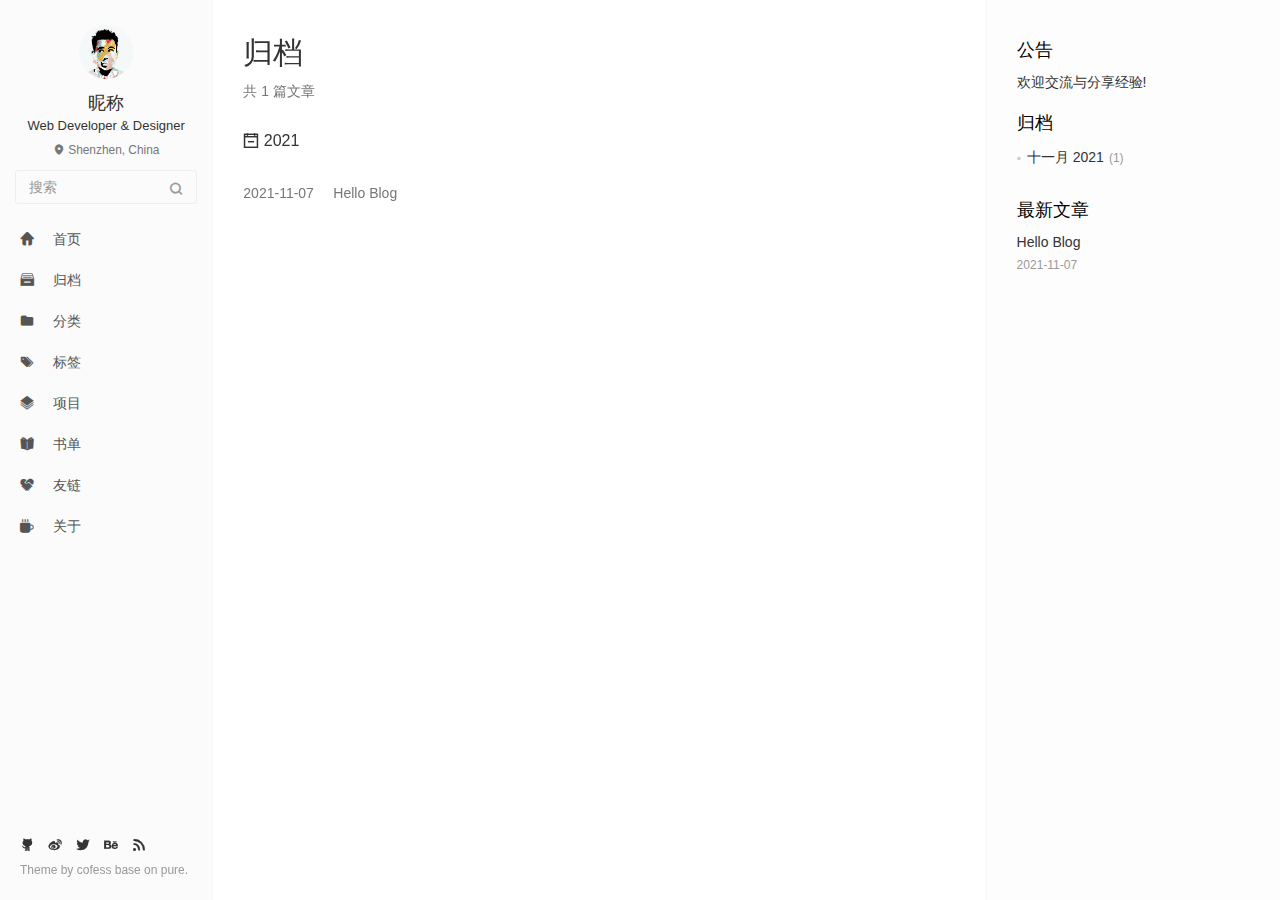
==== commit ddb1488b: "Site updated: 2021-11-07 15:56:25" ====
--- a/archives/index.html
+++ b/archives/index.html
@@ -1,340 +1,374 @@
 <!DOCTYPE html>
-<html lang="en">
+<html lang=zh>
 <head>
-  <meta charset="UTF-8">
-<meta name="viewport" content="width=device-width, initial-scale=1, maximum-scale=2">
-<meta name="theme-color" content="#222">
-<meta name="generator" content="Hexo 5.4.0">
-  <link rel="apple-touch-icon" sizes="180x180" href="/images/apple-touch-icon-next.png">
-  <link rel="icon" type="image/png" sizes="32x32" href="/images/favicon-32x32-next.png">
-  <link rel="icon" type="image/png" sizes="16x16" href="/images/favicon-16x16-next.png">
-  <link rel="mask-icon" href="/images/logo.svg" color="#222">
-
-<link rel="stylesheet" href="/css/main.css">
-
-
-<link rel="stylesheet" href="/lib/font-awesome/css/font-awesome.min.css">
-
-<script id="hexo-configurations">
-    var NexT = window.NexT || {};
-    var CONFIG = {"hostname":"example.com","root":"/","scheme":"Muse","version":"7.8.0","exturl":false,"sidebar":{"position":"left","display":"post","padding":18,"offset":12,"onmobile":false},"copycode":{"enable":false,"show_result":false,"style":null},"back2top":{"enable":true,"sidebar":false,"scrollpercent":false},"bookmark":{"enable":false,"color":"#222","save":"auto"},"fancybox":false,"mediumzoom":false,"lazyload":false,"pangu":false,"comments":{"style":"tabs","active":null,"storage":true,"lazyload":false,"nav":null},"algolia":{"hits":{"per_page":10},"labels":{"input_placeholder":"Search for Posts","hits_empty":"We didn't find any results for the search: ${query}","hits_stats":"${hits} results found in ${time} ms"}},"localsearch":{"enable":false,"trigger":"auto","top_n_per_article":1,"unescape":false,"preload":false},"motion":{"enable":true,"async":false,"transition":{"post_block":"fadeIn","post_header":"slideDownIn","post_body":"slideDownIn","coll_header":"slideLeftIn","sidebar":"slideUpIn"}}};
-  </script>
-
+  <meta charset="utf-8">
+  
+  <meta http-equiv="X-UA-Compatible" content="IE=edge,chrome=1">
+  <meta name="viewport" content="width=device-width, initial-scale=1, maximum-scale=1, minimum-scale=1, user-scalable=no, minimal-ui">
+  <meta name="renderer" content="webkit">
+  <meta http-equiv="Cache-Control" content="no-transform" />
+  <meta http-equiv="Cache-Control" content="no-siteapp" />
+  <meta name="apple-mobile-web-app-capable" content="yes">
+  <meta name="apple-mobile-web-app-status-bar-style" content="black">
+  <meta name="format-detection" content="telephone=no,email=no,adress=no">
+  <!-- Color theme for statusbar -->
+  <meta name="theme-color" content="#000000" />
+  <!-- 强制页面在当前窗口以独立页面显示,防止别人在框架里调用页面 -->
+  <meta http-equiv="window-target" content="_top" />
+  
+  
+  <title>归档 | Hexo</title>
   <meta property="og:type" content="website">
 <meta property="og:title" content="Hexo">
-<meta property="og:url" content="http://example.com/archives/index.html">
+<meta property="og:url" content="https://mrij384.github.io/archives/index.html">
 <meta property="og:site_name" content="Hexo">
-<meta property="og:locale" content="en_US">
-<meta property="article:author" content="John Doe">
+<meta property="og:locale" content="zh_CN">
+<meta property="article:author" content="MriJ">
 <meta name="twitter:card" content="summary">
-
-<link rel="canonical" href="http://example.com/archives/">
-
-
-<script id="page-configurations">
-  // https://hexo.io/docs/variables.html
-  CONFIG.page = {
-    sidebar: "",
-    isHome : false,
-    isPost : false,
-    lang   : 'en'
-  };
+  <!-- Canonical links -->
+  <link rel="canonical" href="https://mrij384.github.io/archives/index.html">
+  
+    <link rel="alternate" href="/atom.xml" title="Hexo" type="application/atom+xml">
+  
+  
+    <link rel="icon" href="/favicon.png" type="image/x-icon">
+  
+  
+<link rel="stylesheet" href="/css/style.css">
+
+  
+  
+  
+  
+<meta name="generator" content="Hexo 5.4.0"></head>
+
+
+<body class="main-center" itemscope itemtype="http://schema.org/WebPage">
+  <header class="header" itemscope itemtype="http://schema.org/WPHeader">
+  <div class="slimContent">
+    <div class="navbar-header">
+      
+      
+      <div class="profile-block text-center">
+        <a id="avatar" href="https://github.com/cofess" target="_blank">
+          <img class="img-circle img-rotate" src="/images/avatar.jpg" width="200" height="200">
+        </a>
+        <h2 id="name" class="hidden-xs hidden-sm">昵称</h2>
+        <h3 id="title" class="hidden-xs hidden-sm hidden-md">Web Developer &amp; Designer</h3>
+        <small id="location" class="text-muted hidden-xs hidden-sm"><i class="icon icon-map-marker"></i> Shenzhen, China</small>
+      </div>
+      
+      <div class="search" id="search-form-wrap">
+
+    <form class="search-form sidebar-form">
+        <div class="input-group">
+            <input type="text" class="search-form-input form-control" placeholder="搜索" />
+            <span class="input-group-btn">
+                <button type="submit" class="search-form-submit btn btn-flat" onclick="return false;"><i class="icon icon-search"></i></button>
+            </span>
+        </div>
+    </form>
+    <div class="ins-search">
+  <div class="ins-search-mask"></div>
+  <div class="ins-search-container">
+    <div class="ins-input-wrapper">
+      <input type="text" class="ins-search-input" placeholder="想要查找什么..." x-webkit-speech />
+      <button type="button" class="close ins-close ins-selectable" data-dismiss="modal" aria-label="Close"><span aria-hidden="true">×</span></button>
+    </div>
+    <div class="ins-section-wrapper">
+      <div class="ins-section-container"></div>
+    </div>
+  </div>
+</div>
+
+
+</div>
+      <button class="navbar-toggle collapsed" type="button" data-toggle="collapse" data-target="#main-navbar" aria-controls="main-navbar" aria-expanded="false">
+        <span class="sr-only">Toggle navigation</span>
+        <span class="icon-bar"></span>
+        <span class="icon-bar"></span>
+        <span class="icon-bar"></span>
+      </button>
+    </div>
+    <nav id="main-navbar" class="collapse navbar-collapse" itemscope itemtype="http://schema.org/SiteNavigationElement" role="navigation">
+      <ul class="nav navbar-nav main-nav ">
+        
+        
+        <li class="menu-item menu-item-home">
+          <a href="/.">
+            
+            <i class="icon icon-home-fill"></i>
+            
+            <span class="menu-title">首页</span>
+          </a>
+        </li>
+        
+        
+        <li class="menu-item menu-item-archives">
+          <a href="/archives">
+            
+            <i class="icon icon-archives-fill"></i>
+            
+            <span class="menu-title">归档</span>
+          </a>
+        </li>
+        
+        
+        <li class="menu-item menu-item-categories">
+          <a href="/categories">
+            
+            <i class="icon icon-folder"></i>
+            
+            <span class="menu-title">分类</span>
+          </a>
+        </li>
+        
+        
+        <li class="menu-item menu-item-tags">
+          <a href="/tags">
+            
+            <i class="icon icon-tags"></i>
+            
+            <span class="menu-title">标签</span>
+          </a>
+        </li>
+        
+        
+        <li class="menu-item menu-item-repository">
+          <a href="/repository">
+            
+            <i class="icon icon-project"></i>
+            
+            <span class="menu-title">项目</span>
+          </a>
+        </li>
+        
+        
+        <li class="menu-item menu-item-books">
+          <a href="/books">
+            
+            <i class="icon icon-book-fill"></i>
+            
+            <span class="menu-title">书单</span>
+          </a>
+        </li>
+        
+        
+        <li class="menu-item menu-item-links">
+          <a href="/links">
+            
+            <i class="icon icon-friendship"></i>
+            
+            <span class="menu-title">友链</span>
+          </a>
+        </li>
+        
+        
+        <li class="menu-item menu-item-about">
+          <a href="/about">
+            
+            <i class="icon icon-cup-fill"></i>
+            
+            <span class="menu-title">关于</span>
+          </a>
+        </li>
+        
+      </ul>
+      
+	
+    <ul class="social-links">
+    	
+        <li><a href="https://github.com/cofess" target="_blank" title="Github" data-toggle=tooltip data-placement=top><i class="icon icon-github"></i></a></li>
+        
+        <li><a href="http://weibo.com/cofess" target="_blank" title="Weibo" data-toggle=tooltip data-placement=top><i class="icon icon-weibo"></i></a></li>
+        
+        <li><a href="https://twitter.com/iwebued" target="_blank" title="Twitter" data-toggle=tooltip data-placement=top><i class="icon icon-twitter"></i></a></li>
+        
+        <li><a href="https://www.behance.net/cofess" target="_blank" title="Behance" data-toggle=tooltip data-placement=top><i class="icon icon-behance"></i></a></li>
+        
+        <li><a href="/atom.xml" target="_blank" title="Rss" data-toggle=tooltip data-placement=top><i class="icon icon-rss"></i></a></li>
+        
+    </ul>
+
+    </nav>
+  </div>
+</header>
+
+  
+    <aside class="sidebar" itemscope itemtype="http://schema.org/WPSideBar">
+  <div class="slimContent">
+    
+      <div class="widget">
+    <h3 class="widget-title">公告</h3>
+    <div class="widget-body">
+        <div id="board">
+            <div class="content">
+                <p>欢迎交流与分享经验!</p>
+            </div>
+        </div>
+    </div>
+</div>
+
+    
+      
+
+    
+      
+
+    
+      
+    
+      
+  <div class="widget">
+    <h3 class="widget-title">归档</h3>
+    <div class="widget-body">
+      <ul class="archive-list"><li class="archive-list-item"><a class="archive-list-link" href="/archives/2021/11/">十一月 2021</a><span class="archive-list-count">1</span></li></ul>
+    </div>
+  </div>
+
+
+    
+      
+  <div class="widget">
+    <h3 class="widget-title">最新文章</h3>
+    <div class="widget-body">
+      <ul class="recent-post-list list-unstyled no-thumbnail">
+        
+          <li>
+            
+            <div class="item-inner">
+              <p class="item-category">
+                
+              </p>
+              <p class="item-title">
+                <a href="/2021/11/07/hello-world/" class="title">Hello Blog</a>
+              </p>
+              <p class="item-date">
+                <time datetime="2021-11-07T02:19:45.308Z" itemprop="datePublished">2021-11-07</time>
+              </p>
+            </div>
+          </li>
+          
+      </ul>
+    </div>
+  </div>
+  
+
+    
+  </div>
+</aside>
+
+  
+  
+<main class="main" role="main">
+  	<article class="content article article-archives article-type-list" itemscope="">
+	    <header class="article-header">
+	      <h1 itemprop="title">归档</h1>
+	      <p class="text-muted">共 1 篇文章</p>
+	    </header>
+	    <div class="article-body">
+	      
+  
+  
+    
+    
+      
+      
+      <section class="panel panel-default b-no">
+        <div class="panel-heading" role="tab">
+          <h3 class="panel-title">
+            <a data-toggle="collapse" href="#collapse2021" aria-expanded="true">
+              <i class="icon icon-calendar-plus text-active"></i><i class="icon icon-calendar-minus text"></i>
+              2021
+            </a>
+            <!-- <a href="/archives/2021" class="archive-year">2021</a> -->
+          </h3>
+        </div>
+        <div id="collapse2021" class="panel-collapse collapse in" role="tabpanel" aria-labelledby="heading2021">
+        <div class="panel-body">
+          <div class="collection">
+    
+    
+<a href="/2021/11/07/hello-world/" class="collection-item" target="_blank" itemprop="url">
+  <time datetime="2021-11-07T02:19:45.308Z" itemprop="datePublished">2021-11-07</time>
+  <span>&nbsp;&nbsp;&nbsp;</span> Hello Blog
+</a>
+
+
+  
+  
+    </div></div></div></section>
+  
+
+	    </div>
+  	</article>
+  	 	
+</main>
+
+  <footer class="footer" itemscope itemtype="http://schema.org/WPFooter">
+	
+	
+    <ul class="social-links">
+    	
+        <li><a href="https://github.com/cofess" target="_blank" title="Github" data-toggle=tooltip data-placement=top><i class="icon icon-github"></i></a></li>
+        
+        <li><a href="http://weibo.com/cofess" target="_blank" title="Weibo" data-toggle=tooltip data-placement=top><i class="icon icon-weibo"></i></a></li>
+        
+        <li><a href="https://twitter.com/iwebued" target="_blank" title="Twitter" data-toggle=tooltip data-placement=top><i class="icon icon-twitter"></i></a></li>
+        
+        <li><a href="https://www.behance.net/cofess" target="_blank" title="Behance" data-toggle=tooltip data-placement=top><i class="icon icon-behance"></i></a></li>
+        
+        <li><a href="/atom.xml" target="_blank" title="Rss" data-toggle=tooltip data-placement=top><i class="icon icon-rss"></i></a></li>
+        
+    </ul>
+
+    <div class="copyright">
+    	
+        <div class="publishby">
+        	Theme by <a href="https://github.com/cofess" target="_blank"> cofess </a>base on <a href="https://github.com/cofess/hexo-theme-pure" target="_blank">pure</a>.
+        </div>
+    </div>
+</footer>
+  <script src="//cdn.jsdelivr.net/npm/jquery@1.12.4/dist/jquery.min.js"></script>
+<script>
+window.jQuery || document.write('<script src="js/jquery.min.js"><\/script>')
 </script>
 
-  <title>Archive | Hexo</title>
-  
-
-
-
-
-
-
-  <noscript>
-  <style>
-  .use-motion .brand,
-  .use-motion .menu-item,
-  .sidebar-inner,
-  .use-motion .post-block,
-  .use-motion .pagination,
-  .use-motion .comments,
-  .use-motion .post-header,
-  .use-motion .post-body,
-  .use-motion .collection-header { opacity: initial; }
-
-  .use-motion .site-title,
-  .use-motion .site-subtitle {
-    opacity: initial;
-    top: initial;
-  }
-
-  .use-motion .logo-line-before i { left: initial; }
-  .use-motion .logo-line-after i { right: initial; }
-  </style>
-</noscript>
-
-</head>
-
-<body itemscope itemtype="http://schema.org/WebPage">
-  <div class="container use-motion">
-    <div class="headband"></div>
-
-    <header class="header" itemscope itemtype="http://schema.org/WPHeader">
-      <div class="header-inner"><div class="site-brand-container">
-  <div class="site-nav-toggle">
-    <div class="toggle" aria-label="Toggle navigation bar">
-      <span class="toggle-line toggle-line-first"></span>
-      <span class="toggle-line toggle-line-middle"></span>
-      <span class="toggle-line toggle-line-last"></span>
-    </div>
-  </div>
-
-  <div class="site-meta">
-
-    <a href="/" class="brand" rel="start">
-      <span class="logo-line-before"><i></i></span>
-      <h1 class="site-title">Hexo</h1>
-      <span class="logo-line-after"><i></i></span>
-    </a>
-  </div>
-
-  <div class="site-nav-right">
-    <div class="toggle popup-trigger">
-    </div>
-  </div>
-</div>
-
-
-
-
-<nav class="site-nav">
-  <ul id="menu" class="menu">
-        <li class="menu-item menu-item-home">
-
-    <a href="/" rel="section"><i class="fa fa-fw fa-home"></i>Home</a>
-
-  </li>
-        <li class="menu-item menu-item-archives">
-
-    <a href="/archives/" rel="section"><i class="fa fa-fw fa-archive"></i>Archives</a>
-
-  </li>
-  </ul>
-</nav>
-
-
-
-
-</div>
-    </header>
-
-    
-  <div class="back-to-top">
-    <i class="fa fa-arrow-up"></i>
-    <span>0%</span>
-  </div>
-
-
-    <main class="main">
-      <div class="main-inner">
-        <div class="content-wrap">
-          
-
-          <div class="content archive">
-            
-
-  
-  
-  
-  <div class="post-block">
-    <div class="posts-collapse">
-      <div class="collection-title">
-        <span class="collection-header">Um..! 1 post. Keep on posting.</span>
-      </div>
-
-      
-    <div class="collection-year">
-      <span class="collection-header">2021</span>
-    </div>
-
-  <article itemscope itemtype="http://schema.org/Article">
-    <header class="post-header">
-
-      <div class="post-meta">
-        <time itemprop="dateCreated"
-              datetime="2021-11-07T10:19:45+08:00"
-              content="2021-11-07">
-          11-07
-        </time>
-      </div>
-
-      <div class="post-title">
-          <a class="post-title-link" href="/2021/11/07/hello-world/" itemprop="url">
-            <span itemprop="name">Hello Blog</span>
-          </a>
-      </div>
-
-    </header>
-  </article>
-
-
-    </div>
-  </div>
-  
-  
-  
-
-  
-
-
-
-          </div>
-          
-
-<script>
-  window.addEventListener('tabs:register', () => {
-    let { activeClass } = CONFIG.comments;
-    if (CONFIG.comments.storage) {
-      activeClass = localStorage.getItem('comments_active') || activeClass;
-    }
-    if (activeClass) {
-      let activeTab = document.querySelector(`a[href="#comment-${activeClass}"]`);
-      if (activeTab) {
-        activeTab.click();
-      }
-    }
-  });
-  if (CONFIG.comments.storage) {
-    window.addEventListener('tabs:click', event => {
-      if (!event.target.matches('.tabs-comment .tab-content .tab-pane')) return;
-      let commentClass = event.target.classList[1];
-      localStorage.setItem('comments_active', commentClass);
-    });
-  }
+<script src="/js/plugin.min.js"></script>
+
+
+<script src="/js/application.js"></script>
+
+
+    <script>
+(function (window) {
+    var INSIGHT_CONFIG = {
+        TRANSLATION: {
+            POSTS: '文章',
+            PAGES: '页面',
+            CATEGORIES: '分类',
+            TAGS: '标签',
+            UNTITLED: '(未命名)',
+        },
+        ROOT_URL: '/',
+        CONTENT_URL: '/content.json',
+    };
+    window.INSIGHT_CONFIG = INSIGHT_CONFIG;
+})(window);
 </script>
 
-        </div>
-          
-  
-  <div class="toggle sidebar-toggle">
-    <span class="toggle-line toggle-line-first"></span>
-    <span class="toggle-line toggle-line-middle"></span>
-    <span class="toggle-line toggle-line-last"></span>
-  </div>
-
-  <aside class="sidebar">
-    <div class="sidebar-inner">
-
-      <ul class="sidebar-nav motion-element">
-        <li class="sidebar-nav-toc">
-          Table of Contents
-        </li>
-        <li class="sidebar-nav-overview">
-          Overview
-        </li>
-      </ul>
-
-      <!--noindex-->
-      <div class="post-toc-wrap sidebar-panel">
-      </div>
-      <!--/noindex-->
-
-      <div class="site-overview-wrap sidebar-panel">
-        <div class="site-author motion-element" itemprop="author" itemscope itemtype="http://schema.org/Person">
-  <p class="site-author-name" itemprop="name">John Doe</p>
-  <div class="site-description" itemprop="description"></div>
-</div>
-<div class="site-state-wrap motion-element">
-  <nav class="site-state">
-      <div class="site-state-item site-state-posts">
-          <a href="/archives/">
-        
-          <span class="site-state-item-count">1</span>
-          <span class="site-state-item-name">posts</span>
-        </a>
-      </div>
-  </nav>
-</div>
-
-
-
-      </div>
-
-    </div>
-  </aside>
-  <div id="sidebar-dimmer"></div>
-
-
-      </div>
-    </main>
-
-    <footer class="footer">
-      <div class="footer-inner">
-        
-
-        
-
-<div class="copyright">
-  
-  &copy; 
-  <span itemprop="copyrightYear">2021</span>
-  <span class="with-love">
-    <i class="fa fa-user"></i>
-  </span>
-  <span class="author" itemprop="copyrightHolder">John Doe</span>
-</div>
-  <div class="powered-by">Powered by <a href="https://hexo.io/" class="theme-link" rel="noopener" target="_blank">Hexo</a> & <a href="https://muse.theme-next.org/" class="theme-link" rel="noopener" target="_blank">NexT.Muse</a>
-  </div>
-
-        
-
-
-
-
-
-
-
-
-      </div>
-    </footer>
-  </div>
-
-  
-  <script src="/lib/anime.min.js"></script>
-  <script src="/lib/velocity/velocity.min.js"></script>
-  <script src="/lib/velocity/velocity.ui.min.js"></script>
-
-<script src="/js/utils.js"></script>
-
-<script src="/js/motion.js"></script>
-
-
-<script src="/js/schemes/muse.js"></script>
-
-
-<script src="/js/next-boot.js"></script>
-
-
-
-
-  
-
-
-
-
-
-
-
-
-
-
-
-
-
-
-
-  
-
-  
+<script src="/js/insight.js"></script>
+
+
+
+
+
+
+
+
+
+
+
 
 </body>
-</html>
+</html>--- a/css/style.css
+++ b/css/style.css
@@ -0,0 +1,9210 @@
+@charset "UTF-8";
+
+/**
+ * global variables and mixins
+ */
+
+/**
+ * font family
+ */
+
+/**
+ * 
+ */
+
+/* Mixins */
+
+/**
+ * bootstrap
+ */
+
+/*!
+ * Bootstrap v3.3.7 (http://getbootstrap.com)
+ * Copyright 2011-2016 Twitter, Inc.
+ * Licensed under MIT (https://github.com/twbs/bootstrap/blob/master/LICENSE)
+ */
+
+/*! normalize.css v3.0.3 | MIT License | github.com/necolas/normalize.css */
+
+html {
+  font-family: sans-serif;
+  -ms-text-size-adjust: 100%;
+  -webkit-text-size-adjust: 100%;
+}
+
+body {
+  margin: 0;
+}
+
+article,
+aside,
+details,
+figcaption,
+figure,
+footer,
+header,
+hgroup,
+main,
+menu,
+nav,
+section,
+summary {
+  display: block;
+}
+
+audio,
+canvas,
+progress,
+video {
+  display: inline-block;
+  vertical-align: baseline;
+}
+
+audio:not([controls]) {
+  display: none;
+  height: 0;
+}
+
+[hidden],
+template {
+  display: none;
+}
+
+a {
+  background-color: transparent;
+}
+
+a:active,
+a:hover {
+  outline: 0;
+}
+
+abbr[title] {
+  border-bottom: 1px dotted;
+}
+
+b,
+strong {
+  font-weight: bold;
+}
+
+dfn {
+  font-style: italic;
+}
+
+h1 {
+  font-size: 2em;
+  margin: 0.67em 0;
+}
+
+mark {
+  background: #ff0;
+  color: #000;
+}
+
+small {
+  font-size: 80%;
+}
+
+sub,
+sup {
+  font-size: 75%;
+  line-height: 0;
+  position: relative;
+  vertical-align: baseline;
+}
+
+sup {
+  top: -0.5em;
+}
+
+sub {
+  bottom: -0.25em;
+}
+
+img {
+  border: 0;
+}
+
+svg:not(:root) {
+  overflow: hidden;
+}
+
+figure {
+  margin: 1em 40px;
+}
+
+hr {
+  -webkit-box-sizing: content-box;
+  box-sizing: content-box;
+  height: 0;
+}
+
+pre {
+  overflow: auto;
+}
+
+code,
+kbd,
+pre,
+samp {
+  font-family: monospace,monospace;
+  font-size: 1em;
+}
+
+button,
+input,
+optgroup,
+select,
+textarea {
+  color: inherit;
+  font: inherit;
+  margin: 0;
+}
+
+button {
+  overflow: visible;
+}
+
+button,
+select {
+  text-transform: none;
+}
+
+button,
+html input[type="button"],
+input[type="reset"],
+input[type="submit"] {
+  -webkit-appearance: button;
+  cursor: pointer;
+}
+
+button[disabled],
+html input[disabled] {
+  cursor: default;
+}
+
+button::-moz-focus-inner,
+input::-moz-focus-inner {
+  border: 0;
+  padding: 0;
+}
+
+input {
+  line-height: normal;
+}
+
+input[type="checkbox"],
+input[type="radio"] {
+  -webkit-box-sizing: border-box;
+  box-sizing: border-box;
+  padding: 0;
+}
+
+input[type="number"]::-webkit-inner-spin-button,
+input[type="number"]::-webkit-outer-spin-button {
+  height: auto;
+}
+
+input[type="search"] {
+  -webkit-appearance: textfield;
+  -webkit-box-sizing: content-box;
+  box-sizing: content-box;
+}
+
+input[type="search"]::-webkit-search-cancel-button,
+input[type="search"]::-webkit-search-decoration {
+  -webkit-appearance: none;
+}
+
+fieldset {
+  border: 1px solid #c0c0c0;
+  margin: 0 2px;
+  padding: 0.35em 0.625em 0.75em;
+}
+
+legend {
+  border: 0;
+  padding: 0;
+}
+
+textarea {
+  overflow: auto;
+}
+
+optgroup {
+  font-weight: bold;
+}
+
+table {
+  border-collapse: collapse;
+  border-spacing: 0;
+}
+
+td,
+th {
+  padding: 0;
+}
+
+/*! Source: https://github.com/h5bp/html5-boilerplate/blob/master/src/css/main.css */
+
+* {
+  -webkit-box-sizing: border-box;
+  box-sizing: border-box;
+}
+
+*:before,
+*:after {
+  -webkit-box-sizing: border-box;
+  box-sizing: border-box;
+}
+
+html {
+  font-size: 10px;
+  -webkit-tap-highlight-color: transparent;
+}
+
+input,
+button,
+select,
+textarea {
+  font-family: inherit;
+  font-size: inherit;
+  line-height: inherit;
+}
+
+a {
+  color: #2196f3;
+  text-decoration: none;
+}
+
+a:hover,
+a:focus {
+  color: #0a6ebd;
+  text-decoration: underline;
+}
+
+a:focus {
+  outline: 5px auto -webkit-focus-ring-color;
+  outline-offset: -2px;
+}
+
+figure {
+  margin: 0;
+}
+
+img {
+  vertical-align: middle;
+}
+
+.img-responsive {
+  display: block;
+  max-width: 100%;
+  height: auto;
+}
+
+.img-rounded {
+  border-radius: 6px;
+}
+
+.img-thumbnail {
+  padding: 4px;
+  line-height: 1.57143;
+  background-color: #fff;
+  border: 1px solid #ddd;
+  border-radius: 4px;
+  -webkit-transition: all 0.2s ease-in-out;
+  transition: all 0.2s ease-in-out;
+  display: inline-block;
+  max-width: 100%;
+  height: auto;
+}
+
+.img-circle {
+  border-radius: 50%;
+}
+
+hr {
+  margin-top: 21px;
+  margin-bottom: 21px;
+  border: 0;
+  border-top: 1px solid #eeeeee;
+}
+
+.sr-only {
+  position: absolute;
+  width: 1px;
+  height: 1px;
+  margin: -1px;
+  padding: 0;
+  overflow: hidden;
+  clip: rect(0, 0, 0, 0);
+  border: 0;
+}
+
+.sr-only-focusable:active,
+.sr-only-focusable:focus {
+  position: static;
+  width: auto;
+  height: auto;
+  margin: 0;
+  overflow: visible;
+  clip: auto;
+}
+
+[role="button"] {
+  cursor: pointer;
+}
+
+h1,
+h2,
+h3,
+h4,
+h5,
+h6,
+.h1,
+.h2,
+.h3,
+.h4,
+.h5,
+.h6 {
+  font-family: inherit;
+  font-weight: 500;
+  line-height: 1.1;
+  color: inherit;
+}
+
+h1 small,
+h1 .small,
+h2 small,
+h2 .small,
+h3 small,
+h3 .small,
+h4 small,
+h4 .small,
+h5 small,
+h5 .small,
+h6 small,
+h6 .small,
+.h1 small,
+.h1 .small,
+.h2 small,
+.h2 .small,
+.h3 small,
+.h3 .small,
+.h4 small,
+.h4 .small,
+.h5 small,
+.h5 .small,
+.h6 small,
+.h6 .small {
+  font-weight: normal;
+  line-height: 1;
+  color: #777777;
+}
+
+h1,
+.h1,
+h2,
+.h2,
+h3,
+.h3 {
+  margin-top: 21px;
+  margin-bottom: 10.5px;
+}
+
+h1 small,
+h1 .small,
+.h1 small,
+.h1 .small,
+h2 small,
+h2 .small,
+.h2 small,
+.h2 .small,
+h3 small,
+h3 .small,
+.h3 small,
+.h3 .small {
+  font-size: 65%;
+}
+
+h4,
+.h4,
+h5,
+.h5,
+h6,
+.h6 {
+  margin-top: 10.5px;
+  margin-bottom: 10.5px;
+}
+
+h4 small,
+h4 .small,
+.h4 small,
+.h4 .small,
+h5 small,
+h5 .small,
+.h5 small,
+.h5 .small,
+h6 small,
+h6 .small,
+.h6 small,
+.h6 .small {
+  font-size: 75%;
+}
+
+h1,
+.h1 {
+  font-size: 30px;
+}
+
+h2,
+.h2 {
+  font-size: 26px;
+}
+
+h3,
+.h3 {
+  font-size: 22px;
+}
+
+h4,
+.h4 {
+  font-size: 18px;
+}
+
+h5,
+.h5 {
+  font-size: 14px;
+}
+
+h6,
+.h6 {
+  font-size: 12px;
+}
+
+p {
+  margin: 0 0 10.5px;
+}
+
+.lead {
+  margin-bottom: 21px;
+  font-size: 16px;
+  font-weight: 300;
+  line-height: 1.4;
+}
+
+small,
+.small {
+  font-size: 85%;
+}
+
+mark,
+.mark {
+  background-color: #fcf8e3;
+  padding: .2em;
+}
+
+.text-left {
+  text-align: left;
+}
+
+.text-right {
+  text-align: right;
+}
+
+.text-center {
+  text-align: center;
+}
+
+.text-justify {
+  text-align: justify;
+}
+
+.text-nowrap {
+  white-space: nowrap;
+}
+
+.text-lowercase {
+  text-transform: lowercase;
+}
+
+.text-uppercase,
+.initialism {
+  text-transform: uppercase;
+}
+
+.text-capitalize {
+  text-transform: capitalize;
+}
+
+.text-muted {
+  color: #777777 !important;
+}
+
+.text-primary {
+  color: #2196f3;
+}
+
+a.text-primary:hover,
+a.text-primary:focus {
+  color: #0c7cd5;
+}
+
+.text-success {
+  color: #3c763d;
+}
+
+a.text-success:hover,
+a.text-success:focus {
+  color: #2b542c;
+}
+
+.text-info {
+  color: #31708f;
+}
+
+a.text-info:hover,
+a.text-info:focus {
+  color: #245269;
+}
+
+.text-warning {
+  color: #8a6d3b;
+}
+
+a.text-warning:hover,
+a.text-warning:focus {
+  color: #66512c;
+}
+
+.text-danger {
+  color: #a94442;
+}
+
+a.text-danger:hover,
+a.text-danger:focus {
+  color: #843534;
+}
+
+.bg-primary {
+  color: #fff;
+}
+
+.bg-primary {
+  background-color: #2196f3;
+}
+
+a.bg-primary:hover,
+a.bg-primary:focus {
+  background-color: #0c7cd5;
+}
+
+.bg-success {
+  background-color: #dff0d8;
+}
+
+a.bg-success:hover,
+a.bg-success:focus {
+  background-color: #c1e2b3;
+}
+
+.bg-info {
+  background-color: #d9edf7;
+}
+
+a.bg-info:hover,
+a.bg-info:focus {
+  background-color: #afd9ee;
+}
+
+.bg-warning {
+  background-color: #fcf8e3;
+}
+
+a.bg-warning:hover,
+a.bg-warning:focus {
+  background-color: #f7ecb5;
+}
+
+.bg-danger {
+  background-color: #f2dede;
+}
+
+a.bg-danger:hover,
+a.bg-danger:focus {
+  background-color: #e4b9b9;
+}
+
+.page-header {
+  padding-bottom: 9.5px;
+  margin: 42px 0 21px;
+  border-bottom: 1px solid #eeeeee;
+}
+
+ul,
+ol {
+  margin-top: 0;
+  margin-bottom: 10.5px;
+}
+
+ul ul,
+ul ol,
+ol ul,
+ol ol {
+  margin-bottom: 0;
+}
+
+.list-unstyled {
+  padding-left: 0;
+  list-style: none;
+}
+
+.list-inline {
+  padding-left: 0;
+  list-style: none;
+  margin-left: -5px;
+}
+
+.list-inline > li {
+  display: inline-block;
+  padding-left: 5px;
+  padding-right: 5px;
+}
+
+dl {
+  margin-top: 0;
+  margin-bottom: 21px;
+}
+
+dt,
+dd {
+  line-height: 1.57143;
+}
+
+dt {
+  font-weight: bold;
+}
+
+dd {
+  margin-left: 0;
+}
+
+.dl-horizontal dd:before,
+.dl-horizontal dd:after {
+  content: " ";
+  display: table;
+}
+
+.dl-horizontal dd:after {
+  clear: both;
+}
+
+abbr[title],
+abbr[data-original-title] {
+  cursor: help;
+  border-bottom: 1px dotted #777777;
+}
+
+.initialism {
+  font-size: 90%;
+}
+
+blockquote {
+  padding: 10.5px 16px;
+  margin: 0 0 21px;
+  border: 1px dotted #eeeeee;
+  border-left: 3px solid #eeeeee;
+  background-color: #fbfbfb;
+}
+
+blockquote p:last-child,
+blockquote ul:last-child,
+blockquote ol:last-child {
+  margin-bottom: 0;
+}
+
+blockquote footer,
+blockquote small,
+blockquote .small {
+  display: block;
+  font-size: 80%;
+  line-height: 1.57143;
+  color: #777777;
+}
+
+blockquote footer:before,
+blockquote small:before,
+blockquote .small:before {
+  content: '\2014 \00A0';
+}
+
+.blockquote-reverse,
+blockquote.pull-right {
+  padding-right: 15px;
+  padding-left: 0;
+  border-right: 5px solid #eeeeee;
+  border-left: 0;
+  text-align: right;
+}
+
+.blockquote-reverse footer:before,
+.blockquote-reverse small:before,
+.blockquote-reverse .small:before,
+blockquote.pull-right footer:before,
+blockquote.pull-right small:before,
+blockquote.pull-right .small:before {
+  content: '';
+}
+
+.blockquote-reverse footer:after,
+.blockquote-reverse small:after,
+.blockquote-reverse .small:after,
+blockquote.pull-right footer:after,
+blockquote.pull-right small:after,
+blockquote.pull-right .small:after {
+  content: '\00A0 \2014';
+}
+
+address {
+  margin-bottom: 21px;
+  font-style: normal;
+  line-height: 1.57143;
+}
+
+.container {
+  margin-right: auto;
+  margin-left: auto;
+  padding-left: 15px;
+  padding-right: 15px;
+}
+
+.container:before,
+.container:after {
+  content: " ";
+  display: table;
+}
+
+.container:after {
+  clear: both;
+}
+
+.container-fluid {
+  margin-right: auto;
+  margin-left: auto;
+  padding-left: 15px;
+  padding-right: 15px;
+}
+
+.container-fluid:before,
+.container-fluid:after {
+  content: " ";
+  display: table;
+}
+
+.container-fluid:after {
+  clear: both;
+}
+
+.row {
+  margin-left: -15px;
+  margin-right: -15px;
+}
+
+.row:before,
+.row:after {
+  content: " ";
+  display: table;
+}
+
+.row:after {
+  clear: both;
+}
+
+.col-xs-1,
+.col-sm-1,
+.col-md-1,
+.col-lg-1,
+.col-xs-2,
+.col-sm-2,
+.col-md-2,
+.col-lg-2,
+.col-xs-3,
+.col-sm-3,
+.col-md-3,
+.col-lg-3,
+.col-xs-4,
+.col-sm-4,
+.col-md-4,
+.col-lg-4,
+.col-xs-5,
+.col-sm-5,
+.col-md-5,
+.col-lg-5,
+.col-xs-6,
+.col-sm-6,
+.col-md-6,
+.col-lg-6,
+.col-xs-7,
+.col-sm-7,
+.col-md-7,
+.col-lg-7,
+.col-xs-8,
+.col-sm-8,
+.col-md-8,
+.col-lg-8,
+.col-xs-9,
+.col-sm-9,
+.col-md-9,
+.col-lg-9,
+.col-xs-10,
+.col-sm-10,
+.col-md-10,
+.col-lg-10,
+.col-xs-11,
+.col-sm-11,
+.col-md-11,
+.col-lg-11,
+.col-xs-12,
+.col-sm-12,
+.col-md-12,
+.col-lg-12 {
+  position: relative;
+  min-height: 1px;
+  padding-left: 15px;
+  padding-right: 15px;
+}
+
+.col-xs-1,
+.col-xs-2,
+.col-xs-3,
+.col-xs-4,
+.col-xs-5,
+.col-xs-6,
+.col-xs-7,
+.col-xs-8,
+.col-xs-9,
+.col-xs-10,
+.col-xs-11,
+.col-xs-12 {
+  float: left;
+}
+
+.col-xs-1 {
+  width: 8.33333%;
+}
+
+.col-xs-2 {
+  width: 16.66667%;
+}
+
+.col-xs-3 {
+  width: 25%;
+}
+
+.col-xs-4 {
+  width: 33.33333%;
+}
+
+.col-xs-5 {
+  width: 41.66667%;
+}
+
+.col-xs-6 {
+  width: 50%;
+}
+
+.col-xs-7 {
+  width: 58.33333%;
+}
+
+.col-xs-8 {
+  width: 66.66667%;
+}
+
+.col-xs-9 {
+  width: 75%;
+}
+
+.col-xs-10 {
+  width: 83.33333%;
+}
+
+.col-xs-11 {
+  width: 91.66667%;
+}
+
+.col-xs-12 {
+  width: 100%;
+}
+
+.col-xs-pull-0 {
+  right: auto;
+}
+
+.col-xs-pull-1 {
+  right: 8.33333%;
+}
+
+.col-xs-pull-2 {
+  right: 16.66667%;
+}
+
+.col-xs-pull-3 {
+  right: 25%;
+}
+
+.col-xs-pull-4 {
+  right: 33.33333%;
+}
+
+.col-xs-pull-5 {
+  right: 41.66667%;
+}
+
+.col-xs-pull-6 {
+  right: 50%;
+}
+
+.col-xs-pull-7 {
+  right: 58.33333%;
+}
+
+.col-xs-pull-8 {
+  right: 66.66667%;
+}
+
+.col-xs-pull-9 {
+  right: 75%;
+}
+
+.col-xs-pull-10 {
+  right: 83.33333%;
+}
+
+.col-xs-pull-11 {
+  right: 91.66667%;
+}
+
+.col-xs-pull-12 {
+  right: 100%;
+}
+
+.col-xs-push-0 {
+  left: auto;
+}
+
+.col-xs-push-1 {
+  left: 8.33333%;
+}
+
+.col-xs-push-2 {
+  left: 16.66667%;
+}
+
+.col-xs-push-3 {
+  left: 25%;
+}
+
+.col-xs-push-4 {
+  left: 33.33333%;
+}
+
+.col-xs-push-5 {
+  left: 41.66667%;
+}
+
+.col-xs-push-6 {
+  left: 50%;
+}
+
+.col-xs-push-7 {
+  left: 58.33333%;
+}
+
+.col-xs-push-8 {
+  left: 66.66667%;
+}
+
+.col-xs-push-9 {
+  left: 75%;
+}
+
+.col-xs-push-10 {
+  left: 83.33333%;
+}
+
+.col-xs-push-11 {
+  left: 91.66667%;
+}
+
+.col-xs-push-12 {
+  left: 100%;
+}
+
+.col-xs-offset-0 {
+  margin-left: 0%;
+}
+
+.col-xs-offset-1 {
+  margin-left: 8.33333%;
+}
+
+.col-xs-offset-2 {
+  margin-left: 16.66667%;
+}
+
+.col-xs-offset-3 {
+  margin-left: 25%;
+}
+
+.col-xs-offset-4 {
+  margin-left: 33.33333%;
+}
+
+.col-xs-offset-5 {
+  margin-left: 41.66667%;
+}
+
+.col-xs-offset-6 {
+  margin-left: 50%;
+}
+
+.col-xs-offset-7 {
+  margin-left: 58.33333%;
+}
+
+.col-xs-offset-8 {
+  margin-left: 66.66667%;
+}
+
+.col-xs-offset-9 {
+  margin-left: 75%;
+}
+
+.col-xs-offset-10 {
+  margin-left: 83.33333%;
+}
+
+.col-xs-offset-11 {
+  margin-left: 91.66667%;
+}
+
+.col-xs-offset-12 {
+  margin-left: 100%;
+}
+
+.btn {
+  display: inline-block;
+  margin-bottom: 0;
+  font-weight: normal;
+  text-align: center;
+  vertical-align: middle;
+  -ms-touch-action: manipulation;
+  touch-action: manipulation;
+  cursor: pointer;
+  background-image: none;
+  border: 1px solid transparent;
+  white-space: nowrap;
+  padding: 6px 12px;
+  font-size: 14px;
+  line-height: 1.57143;
+  border-radius: 4px;
+  -webkit-user-select: none;
+  -moz-user-select: none;
+  -ms-user-select: none;
+  user-select: none;
+}
+
+.btn:focus,
+.btn.focus,
+.btn:active:focus,
+.btn:active.focus,
+.btn.active:focus,
+.btn.active.focus {
+  outline: 5px auto -webkit-focus-ring-color;
+  outline-offset: -2px;
+}
+
+.btn:hover,
+.btn:focus,
+.btn.focus {
+  color: #333;
+  text-decoration: none;
+}
+
+.btn:active,
+.btn.active {
+  outline: 0;
+  background-image: none;
+  -webkit-box-shadow: inset 0 3px 5px rgba(0, 0, 0, 0.125);
+  box-shadow: inset 0 3px 5px rgba(0, 0, 0, 0.125);
+}
+
+.btn.disabled,
+.btn[disabled],
+fieldset[disabled] .btn {
+  cursor: not-allowed;
+  opacity: 0.65;
+  filter: alpha(opacity=65);
+  -webkit-box-shadow: none;
+  box-shadow: none;
+}
+
+a.btn.disabled,
+fieldset[disabled] a.btn {
+  pointer-events: none;
+}
+
+.btn-default {
+  color: #333;
+  background-color: #fff;
+  border-color: #ccc;
+}
+
+.btn-default:focus,
+.btn-default.focus {
+  color: #333;
+  background-color: #e6e6e6;
+  border-color: #8c8c8c;
+}
+
+.btn-default:hover {
+  color: #333;
+  background-color: #e6e6e6;
+  border-color: #adadad;
+}
+
+.btn-default:active,
+.btn-default.active,
+.open > .btn-default.dropdown-toggle {
+  color: #333;
+  background-color: #e6e6e6;
+  border-color: #adadad;
+}
+
+.btn-default:active:hover,
+.btn-default:active:focus,
+.btn-default:active.focus,
+.btn-default.active:hover,
+.btn-default.active:focus,
+.btn-default.active.focus,
+.open > .btn-default.dropdown-toggle:hover,
+.open > .btn-default.dropdown-toggle:focus,
+.open > .btn-default.dropdown-toggle.focus {
+  color: #333;
+  background-color: #d4d4d4;
+  border-color: #8c8c8c;
+}
+
+.btn-default:active,
+.btn-default.active,
+.open > .btn-default.dropdown-toggle {
+  background-image: none;
+}
+
+.btn-default.disabled:hover,
+.btn-default.disabled:focus,
+.btn-default.disabled.focus,
+.btn-default[disabled]:hover,
+.btn-default[disabled]:focus,
+.btn-default[disabled].focus,
+fieldset[disabled] .btn-default:hover,
+fieldset[disabled] .btn-default:focus,
+fieldset[disabled] .btn-default.focus {
+  background-color: #fff;
+  border-color: #ccc;
+}
+
+.btn-default .badge {
+  color: #fff;
+  background-color: #333;
+}
+
+.btn-primary {
+  color: #fff;
+  background-color: #2196f3;
+  border-color: #0d8aee;
+}
+
+.btn-primary:focus,
+.btn-primary.focus {
+  color: #fff;
+  background-color: #0c7cd5;
+  border-color: #064475;
+}
+
+.btn-primary:hover {
+  color: #fff;
+  background-color: #0c7cd5;
+  border-color: #0a68b4;
+}
+
+.btn-primary:active,
+.btn-primary.active,
+.open > .btn-primary.dropdown-toggle {
+  color: #fff;
+  background-color: #0c7cd5;
+  border-color: #0a68b4;
+}
+
+.btn-primary:active:hover,
+.btn-primary:active:focus,
+.btn-primary:active.focus,
+.btn-primary.active:hover,
+.btn-primary.active:focus,
+.btn-primary.active.focus,
+.open > .btn-primary.dropdown-toggle:hover,
+.open > .btn-primary.dropdown-toggle:focus,
+.open > .btn-primary.dropdown-toggle.focus {
+  color: #fff;
+  background-color: #0a68b4;
+  border-color: #064475;
+}
+
+.btn-primary:active,
+.btn-primary.active,
+.open > .btn-primary.dropdown-toggle {
+  background-image: none;
+}
+
+.btn-primary.disabled:hover,
+.btn-primary.disabled:focus,
+.btn-primary.disabled.focus,
+.btn-primary[disabled]:hover,
+.btn-primary[disabled]:focus,
+.btn-primary[disabled].focus,
+fieldset[disabled] .btn-primary:hover,
+fieldset[disabled] .btn-primary:focus,
+fieldset[disabled] .btn-primary.focus {
+  background-color: #2196f3;
+  border-color: #0d8aee;
+}
+
+.btn-primary .badge {
+  color: #2196f3;
+  background-color: #fff;
+}
+
+.btn-success {
+  color: #fff;
+  background-color: #5cb85c;
+  border-color: #4cae4c;
+}
+
+.btn-success:focus,
+.btn-success.focus {
+  color: #fff;
+  background-color: #449d44;
+  border-color: #255625;
+}
+
+.btn-success:hover {
+  color: #fff;
+  background-color: #449d44;
+  border-color: #398439;
+}
+
+.btn-success:active,
+.btn-success.active,
+.open > .btn-success.dropdown-toggle {
+  color: #fff;
+  background-color: #449d44;
+  border-color: #398439;
+}
+
+.btn-success:active:hover,
+.btn-success:active:focus,
+.btn-success:active.focus,
+.btn-success.active:hover,
+.btn-success.active:focus,
+.btn-success.active.focus,
+.open > .btn-success.dropdown-toggle:hover,
+.open > .btn-success.dropdown-toggle:focus,
+.open > .btn-success.dropdown-toggle.focus {
+  color: #fff;
+  background-color: #398439;
+  border-color: #255625;
+}
+
+.btn-success:active,
+.btn-success.active,
+.open > .btn-success.dropdown-toggle {
+  background-image: none;
+}
+
+.btn-success.disabled:hover,
+.btn-success.disabled:focus,
+.btn-success.disabled.focus,
+.btn-success[disabled]:hover,
+.btn-success[disabled]:focus,
+.btn-success[disabled].focus,
+fieldset[disabled] .btn-success:hover,
+fieldset[disabled] .btn-success:focus,
+fieldset[disabled] .btn-success.focus {
+  background-color: #5cb85c;
+  border-color: #4cae4c;
+}
+
+.btn-success .badge {
+  color: #5cb85c;
+  background-color: #fff;
+}
+
+.btn-info {
+  color: #fff;
+  background-color: #56CCF2;
+  border-color: #3ec5f0;
+}
+
+.btn-info:focus,
+.btn-info.focus {
+  color: #fff;
+  background-color: #27beee;
+  border-color: #0d7ea3;
+}
+
+.btn-info:hover {
+  color: #fff;
+  background-color: #27beee;
+  border-color: #11aee0;
+}
+
+.btn-info:active,
+.btn-info.active,
+.open > .btn-info.dropdown-toggle {
+  color: #fff;
+  background-color: #27beee;
+  border-color: #11aee0;
+}
+
+.btn-info:active:hover,
+.btn-info:active:focus,
+.btn-info:active.focus,
+.btn-info.active:hover,
+.btn-info.active:focus,
+.btn-info.active.focus,
+.open > .btn-info.dropdown-toggle:hover,
+.open > .btn-info.dropdown-toggle:focus,
+.open > .btn-info.dropdown-toggle.focus {
+  color: #fff;
+  background-color: #11aee0;
+  border-color: #0d7ea3;
+}
+
+.btn-info:active,
+.btn-info.active,
+.open > .btn-info.dropdown-toggle {
+  background-image: none;
+}
+
+.btn-info.disabled:hover,
+.btn-info.disabled:focus,
+.btn-info.disabled.focus,
+.btn-info[disabled]:hover,
+.btn-info[disabled]:focus,
+.btn-info[disabled].focus,
+fieldset[disabled] .btn-info:hover,
+fieldset[disabled] .btn-info:focus,
+fieldset[disabled] .btn-info.focus {
+  background-color: #56CCF2;
+  border-color: #3ec5f0;
+}
+
+.btn-info .badge {
+  color: #56CCF2;
+  background-color: #fff;
+}
+
+.btn-warning {
+  color: #fff;
+  background-color: #F09819;
+  border-color: #e18b0f;
+}
+
+.btn-warning:focus,
+.btn-warning.focus {
+  color: #fff;
+  background-color: #c97c0d;
+  border-color: #694107;
+}
+
+.btn-warning:hover {
+  color: #fff;
+  background-color: #c97c0d;
+  border-color: #a7670b;
+}
+
+.btn-warning:active,
+.btn-warning.active,
+.open > .btn-warning.dropdown-toggle {
+  color: #fff;
+  background-color: #c97c0d;
+  border-color: #a7670b;
+}
+
+.btn-warning:active:hover,
+.btn-warning:active:focus,
+.btn-warning:active.focus,
+.btn-warning.active:hover,
+.btn-warning.active:focus,
+.btn-warning.active.focus,
+.open > .btn-warning.dropdown-toggle:hover,
+.open > .btn-warning.dropdown-toggle:focus,
+.open > .btn-warning.dropdown-toggle.focus {
+  color: #fff;
+  background-color: #a7670b;
+  border-color: #694107;
+}
+
+.btn-warning:active,
+.btn-warning.active,
+.open > .btn-warning.dropdown-toggle {
+  background-image: none;
+}
+
+.btn-warning.disabled:hover,
+.btn-warning.disabled:focus,
+.btn-warning.disabled.focus,
+.btn-warning[disabled]:hover,
+.btn-warning[disabled]:focus,
+.btn-warning[disabled].focus,
+fieldset[disabled] .btn-warning:hover,
+fieldset[disabled] .btn-warning:focus,
+fieldset[disabled] .btn-warning.focus {
+  background-color: #F09819;
+  border-color: #e18b0f;
+}
+
+.btn-warning .badge {
+  color: #F09819;
+  background-color: #fff;
+}
+
+.btn-danger {
+  color: #fff;
+  background-color: #FF512F;
+  border-color: #ff3c16;
+}
+
+.btn-danger:focus,
+.btn-danger.focus {
+  color: #fff;
+  background-color: #fb2900;
+  border-color: #951800;
+}
+
+.btn-danger:hover {
+  color: #fff;
+  background-color: #fb2900;
+  border-color: #d72300;
+}
+
+.btn-danger:active,
+.btn-danger.active,
+.open > .btn-danger.dropdown-toggle {
+  color: #fff;
+  background-color: #fb2900;
+  border-color: #d72300;
+}
+
+.btn-danger:active:hover,
+.btn-danger:active:focus,
+.btn-danger:active.focus,
+.btn-danger.active:hover,
+.btn-danger.active:focus,
+.btn-danger.active.focus,
+.open > .btn-danger.dropdown-toggle:hover,
+.open > .btn-danger.dropdown-toggle:focus,
+.open > .btn-danger.dropdown-toggle.focus {
+  color: #fff;
+  background-color: #d72300;
+  border-color: #951800;
+}
+
+.btn-danger:active,
+.btn-danger.active,
+.open > .btn-danger.dropdown-toggle {
+  background-image: none;
+}
+
+.btn-danger.disabled:hover,
+.btn-danger.disabled:focus,
+.btn-danger.disabled.focus,
+.btn-danger[disabled]:hover,
+.btn-danger[disabled]:focus,
+.btn-danger[disabled].focus,
+fieldset[disabled] .btn-danger:hover,
+fieldset[disabled] .btn-danger:focus,
+fieldset[disabled] .btn-danger.focus {
+  background-color: #FF512F;
+  border-color: #ff3c16;
+}
+
+.btn-danger .badge {
+  color: #FF512F;
+  background-color: #fff;
+}
+
+.btn-link {
+  color: #2196f3;
+  font-weight: normal;
+  border-radius: 0;
+}
+
+.btn-link,
+.btn-link:active,
+.btn-link.active,
+.btn-link[disabled],
+fieldset[disabled] .btn-link {
+  background-color: transparent;
+  -webkit-box-shadow: none;
+  box-shadow: none;
+}
+
+.btn-link,
+.btn-link:hover,
+.btn-link:focus,
+.btn-link:active {
+  border-color: transparent;
+}
+
+.btn-link:hover,
+.btn-link:focus {
+  color: #0a6ebd;
+  text-decoration: underline;
+  background-color: transparent;
+}
+
+.btn-link[disabled]:hover,
+.btn-link[disabled]:focus,
+fieldset[disabled] .btn-link:hover,
+fieldset[disabled] .btn-link:focus {
+  color: #777777;
+  text-decoration: none;
+}
+
+.btn-lg {
+  padding: 10px 16px;
+  font-size: 18px;
+  line-height: 1.33333;
+  border-radius: 6px;
+}
+
+.btn-sm {
+  padding: 5px 10px;
+  font-size: 12px;
+  line-height: 1.5;
+  border-radius: 3px;
+}
+
+.btn-xs {
+  padding: 1px 5px;
+  font-size: 12px;
+  line-height: 1.5;
+  border-radius: 3px;
+}
+
+.btn-block {
+  display: block;
+  width: 100%;
+}
+
+.btn-block + .btn-block {
+  margin-top: 5px;
+}
+
+input[type="submit"].btn-block,
+input[type="reset"].btn-block,
+input[type="button"].btn-block {
+  width: 100%;
+}
+
+.fade {
+  opacity: 0;
+  -webkit-transition: opacity 0.15s linear;
+  transition: opacity 0.15s linear;
+}
+
+.fade.in {
+  opacity: 1;
+}
+
+.collapse {
+  display: none;
+}
+
+.collapse.in {
+  display: block;
+}
+
+tr.collapse.in {
+  display: table-row;
+}
+
+tbody.collapse.in {
+  display: table-row-group;
+}
+
+.collapsing {
+  position: relative;
+  height: 0;
+  overflow: hidden;
+  -webkit-transition-property: height,visibility;
+  transition-property: height,visibility;
+  -webkit-transition-duration: 0.35s;
+  transition-duration: 0.35s;
+  -webkit-transition-timing-function: ease;
+  transition-timing-function: ease;
+}
+
+.caret {
+  display: inline-block;
+  width: 0;
+  height: 0;
+  margin-left: 2px;
+  vertical-align: middle;
+  border-top: 4px dashed;
+  border-top: 4px solid \9;
+  border-right: 4px solid transparent;
+  border-left: 4px solid transparent;
+}
+
+.dropup,
+.dropdown {
+  position: relative;
+}
+
+.dropdown-toggle:focus {
+  outline: 0;
+}
+
+.dropdown-menu {
+  position: absolute;
+  top: 100%;
+  left: 0;
+  z-index: 1000;
+  display: none;
+  float: left;
+  min-width: 160px;
+  padding: 5px 0;
+  margin: 2px 0 0;
+  list-style: none;
+  font-size: 14px;
+  text-align: left;
+  background-color: #fff;
+  border: 1px solid #ccc;
+  border: 1px solid rgba(0, 0, 0, 0.15);
+  border-radius: 4px;
+  -webkit-box-shadow: 0 6px 12px rgba(0, 0, 0, 0.175);
+  box-shadow: 0 6px 12px rgba(0, 0, 0, 0.175);
+  background-clip: padding-box;
+}
+
+.dropdown-menu.pull-right {
+  right: 0;
+  left: auto;
+}
+
+.dropdown-menu .divider {
+  height: 1px;
+  margin: 9.5px 0;
+  overflow: hidden;
+  background-color: #e5e5e5;
+}
+
+.dropdown-menu > li > a {
+  display: block;
+  padding: 3px 20px;
+  clear: both;
+  font-weight: normal;
+  line-height: 1.57143;
+  color: #333333;
+  white-space: nowrap;
+}
+
+.dropdown-menu > li > a:hover,
+.dropdown-menu > li > a:focus {
+  text-decoration: none;
+  color: #262626;
+  background-color: #f5f5f5;
+}
+
+.dropdown-menu > .active > a,
+.dropdown-menu > .active > a:hover,
+.dropdown-menu > .active > a:focus {
+  color: #fff;
+  text-decoration: none;
+  outline: 0;
+  background-color: #2196f3;
+}
+
+.dropdown-menu > .disabled > a,
+.dropdown-menu > .disabled > a:hover,
+.dropdown-menu > .disabled > a:focus {
+  color: #777777;
+}
+
+.dropdown-menu > .disabled > a:hover,
+.dropdown-menu > .disabled > a:focus {
+  text-decoration: none;
+  background-color: transparent;
+  background-image: none;
+  filter: progid:DXImageTransform.Microsoft.gradient(enabled = false);
+  cursor: not-allowed;
+}
+
+.open > .dropdown-menu {
+  display: block;
+}
+
+.open > a {
+  outline: 0;
+}
+
+.dropdown-menu-right {
+  left: auto;
+  right: 0;
+}
+
+.dropdown-menu-left {
+  left: 0;
+  right: auto;
+}
+
+.dropdown-header {
+  display: block;
+  padding: 3px 20px;
+  font-size: 12px;
+  line-height: 1.57143;
+  color: #777777;
+  white-space: nowrap;
+}
+
+.dropdown-backdrop {
+  position: fixed;
+  left: 0;
+  right: 0;
+  bottom: 0;
+  top: 0;
+  z-index: 990;
+}
+
+.pull-right > .dropdown-menu {
+  right: 0;
+  left: auto;
+}
+
+.dropup .caret,
+.navbar-fixed-bottom .dropdown .caret {
+  border-top: 0;
+  border-bottom: 4px dashed;
+  border-bottom: 4px solid \9;
+  content: "";
+}
+
+.dropup .dropdown-menu,
+.navbar-fixed-bottom .dropdown .dropdown-menu {
+  top: auto;
+  bottom: 100%;
+  margin-bottom: 2px;
+}
+
+.input-group {
+  position: relative;
+  display: table;
+  border-collapse: separate;
+}
+
+.input-group[class*="col-"] {
+  float: none;
+  padding-left: 0;
+  padding-right: 0;
+}
+
+.input-group .form-control {
+  position: relative;
+  z-index: 2;
+  float: left;
+  width: 100%;
+  margin-bottom: 0;
+}
+
+.input-group .form-control:focus {
+  z-index: 3;
+}
+
+.input-group-addon,
+.input-group-btn,
+.input-group .form-control {
+  display: table-cell;
+}
+
+.input-group-addon:not(:first-child):not(:last-child),
+.input-group-btn:not(:first-child):not(:last-child),
+.input-group .form-control:not(:first-child):not(:last-child) {
+  border-radius: 0;
+}
+
+.input-group-addon,
+.input-group-btn {
+  width: 1%;
+  white-space: nowrap;
+  vertical-align: middle;
+}
+
+.input-group-addon {
+  padding: 6px 12px;
+  font-size: 14px;
+  font-weight: normal;
+  line-height: 1;
+  color: #555555;
+  text-align: center;
+  background-color: #eeeeee;
+  border: 1px solid #ccc;
+  border-radius: 4px;
+}
+
+.input-group-addon.input-sm,
+.input-group-sm > .input-group-addon,
+.input-group-sm > .input-group-btn > .input-group-addon.btn {
+  padding: 5px 10px;
+  font-size: 12px;
+  border-radius: 3px;
+}
+
+.input-group-addon.input-lg,
+.input-group-lg > .input-group-addon,
+.input-group-lg > .input-group-btn > .input-group-addon.btn {
+  padding: 10px 16px;
+  font-size: 18px;
+  border-radius: 6px;
+}
+
+.input-group-addon input[type="radio"],
+.input-group-addon input[type="checkbox"] {
+  margin-top: 0;
+}
+
+.input-group .form-control:first-child,
+.input-group-addon:first-child,
+.input-group-btn:first-child > .btn,
+.input-group-btn:first-child > .btn-group > .btn,
+.input-group-btn:first-child > .dropdown-toggle,
+.input-group-btn:last-child > .btn:not(:last-child):not(.dropdown-toggle),
+.input-group-btn:last-child > .btn-group:not(:last-child) > .btn {
+  border-bottom-right-radius: 0;
+  border-top-right-radius: 0;
+}
+
+.input-group-addon:first-child {
+  border-right: 0;
+}
+
+.input-group .form-control:last-child,
+.input-group-addon:last-child,
+.input-group-btn:last-child > .btn,
+.input-group-btn:last-child > .btn-group > .btn,
+.input-group-btn:last-child > .dropdown-toggle,
+.input-group-btn:first-child > .btn:not(:first-child),
+.input-group-btn:first-child > .btn-group:not(:first-child) > .btn {
+  border-bottom-left-radius: 0;
+  border-top-left-radius: 0;
+}
+
+.input-group-addon:last-child {
+  border-left: 0;
+}
+
+.input-group-btn {
+  position: relative;
+  font-size: 0;
+  white-space: nowrap;
+}
+
+.input-group-btn > .btn {
+  position: relative;
+}
+
+.input-group-btn > .btn + .btn {
+  margin-left: -1px;
+}
+
+.input-group-btn > .btn:hover,
+.input-group-btn > .btn:focus,
+.input-group-btn > .btn:active {
+  z-index: 2;
+}
+
+.input-group-btn:first-child > .btn,
+.input-group-btn:first-child > .btn-group {
+  margin-right: -1px;
+}
+
+.input-group-btn:last-child > .btn,
+.input-group-btn:last-child > .btn-group {
+  z-index: 2;
+  margin-left: -1px;
+}
+
+.nav {
+  margin-bottom: 0;
+  padding-left: 0;
+  list-style: none;
+}
+
+.nav:before,
+.nav:after {
+  content: " ";
+  display: table;
+}
+
+.nav:after {
+  clear: both;
+}
+
+.nav > li {
+  position: relative;
+  display: block;
+}
+
+.nav > li > a {
+  position: relative;
+  display: block;
+  padding: 10px 15px;
+}
+
+.nav > li > a:hover,
+.nav > li > a:focus {
+  text-decoration: none;
+  background-color: #eeeeee;
+}
+
+.nav > li.disabled > a {
+  color: #777777;
+}
+
+.nav > li.disabled > a:hover,
+.nav > li.disabled > a:focus {
+  color: #777777;
+  text-decoration: none;
+  background-color: transparent;
+  cursor: not-allowed;
+}
+
+.nav .open > a,
+.nav .open > a:hover,
+.nav .open > a:focus {
+  background-color: #eeeeee;
+  border-color: #2196f3;
+}
+
+.nav .nav-divider {
+  height: 1px;
+  margin: 9.5px 0;
+  overflow: hidden;
+  background-color: #e5e5e5;
+}
+
+.nav > li > a > img {
+  max-width: none;
+}
+
+.nav-tabs {
+  border-bottom: 1px solid #f2f2f2;
+}
+
+.nav-tabs > li {
+  float: left;
+  margin-bottom: -1px;
+}
+
+.nav-tabs > li > a {
+  margin-right: 2px;
+  line-height: 1.57143;
+  border: 1px solid transparent;
+  border-radius: 4px 4px 0 0;
+}
+
+.nav-tabs > li > a:hover {
+  border-color: #eeeeee #eeeeee #f2f2f2;
+}
+
+.nav-tabs > li.active > a,
+.nav-tabs > li.active > a:hover,
+.nav-tabs > li.active > a:focus {
+  color: #555555;
+  background-color: #fff;
+  border: 1px solid #f2f2f2;
+  border-bottom-color: transparent;
+  cursor: default;
+}
+
+.nav-pills > li {
+  float: left;
+}
+
+.nav-pills > li > a {
+  border-radius: 4px;
+}
+
+.nav-pills > li + li {
+  margin-left: 2px;
+}
+
+.nav-pills > li.active > a,
+.nav-pills > li.active > a:hover,
+.nav-pills > li.active > a:focus {
+  color: #fff;
+  background-color: #2196f3;
+}
+
+.nav-stacked > li {
+  float: none;
+}
+
+.nav-stacked > li + li {
+  margin-top: 2px;
+  margin-left: 0;
+}
+
+.nav-justified,
+.nav-tabs.nav-justified {
+  width: 100%;
+}
+
+.nav-justified > li,
+.nav-tabs.nav-justified > li {
+  float: none;
+}
+
+.nav-justified > li > a,
+.nav-tabs.nav-justified > li > a {
+  text-align: center;
+  margin-bottom: 5px;
+}
+
+.nav-justified > .dropdown .dropdown-menu {
+  top: auto;
+  left: auto;
+}
+
+.nav-tabs-justified,
+.nav-tabs.nav-justified {
+  border-bottom: 0;
+}
+
+.nav-tabs-justified > li > a,
+.nav-tabs.nav-justified > li > a {
+  margin-right: 0;
+  border-radius: 4px;
+}
+
+.nav-tabs-justified > .active > a,
+.nav-tabs.nav-justified > .active > a,
+.nav-tabs-justified > .active > a:hover,
+.nav-tabs.nav-justified > .active > a:hover,
+.nav-tabs-justified > .active > a:focus,
+.nav-tabs.nav-justified > .active > a:focus {
+  border: 1px solid #f2f2f2;
+}
+
+.tab-content > .tab-pane {
+  display: none;
+}
+
+.tab-content > .active {
+  display: block;
+}
+
+.nav-tabs .dropdown-menu {
+  margin-top: -1px;
+  border-top-right-radius: 0;
+  border-top-left-radius: 0;
+}
+
+.navbar {
+  position: relative;
+  min-height: 50px;
+  margin-bottom: 21px;
+  border: 1px solid transparent;
+}
+
+.navbar:before,
+.navbar:after {
+  content: " ";
+  display: table;
+}
+
+.navbar:after {
+  clear: both;
+}
+
+.navbar-header:before,
+.navbar-header:after {
+  content: " ";
+  display: table;
+}
+
+.navbar-header:after {
+  clear: both;
+}
+
+.navbar-collapse {
+  overflow-x: visible;
+  padding-right: 15px;
+  padding-left: 15px;
+  border-top: 1px solid transparent;
+  -webkit-box-shadow: inset 0 1px 0 rgba(255, 255, 255, 0.1);
+  box-shadow: inset 0 1px 0 rgba(255, 255, 255, 0.1);
+  -webkit-overflow-scrolling: touch;
+}
+
+.navbar-collapse:before,
+.navbar-collapse:after {
+  content: " ";
+  display: table;
+}
+
+.navbar-collapse:after {
+  clear: both;
+}
+
+.navbar-collapse.in {
+  overflow-y: auto;
+}
+
+.navbar-fixed-top .navbar-collapse,
+.navbar-fixed-bottom .navbar-collapse {
+  max-height: 340px;
+}
+
+.container > .navbar-header,
+.container > .navbar-collapse,
+.container-fluid > .navbar-header,
+.container-fluid > .navbar-collapse {
+  margin-right: -15px;
+  margin-left: -15px;
+}
+
+.navbar-static-top {
+  z-index: 1000;
+  border-width: 0 0 1px;
+}
+
+.navbar-fixed-top,
+.navbar-fixed-bottom {
+  position: fixed;
+  right: 0;
+  left: 0;
+  z-index: 1030;
+}
+
+.navbar-fixed-top {
+  top: 0;
+  border-width: 0 0 1px;
+}
+
+.navbar-fixed-bottom {
+  bottom: 0;
+  margin-bottom: 0;
+  border-width: 1px 0 0;
+}
+
+.navbar-brand {
+  float: left;
+  padding: 14.5px 15px;
+  font-size: 18px;
+  line-height: 21px;
+  height: 50px;
+}
+
+.navbar-brand:hover,
+.navbar-brand:focus {
+  text-decoration: none;
+}
+
+.navbar-brand > img {
+  display: block;
+}
+
+.navbar-toggle {
+  position: relative;
+  float: right;
+  margin-right: 15px;
+  padding: 10px 10px;
+  margin-top: 8px;
+  margin-bottom: 8px;
+  background-color: transparent;
+  background-image: none;
+  border: 1px solid transparent;
+  border-radius: 4px;
+}
+
+.navbar-toggle:focus {
+  outline: 0;
+}
+
+.navbar-toggle .icon-bar {
+  display: block;
+  width: 22px;
+  height: 2px;
+  border-radius: 1px;
+}
+
+.navbar-toggle .icon-bar + .icon-bar {
+  margin-top: 3px;
+}
+
+.navbar-nav {
+  margin: 7.25px -15px;
+}
+
+.navbar-nav > li > a {
+  padding-top: 10px;
+  padding-bottom: 10px;
+  line-height: 21px;
+}
+
+.navbar-form {
+  margin-left: -15px;
+  margin-right: -15px;
+  padding: 10px 15px;
+  border-top: 1px solid transparent;
+  border-bottom: 1px solid transparent;
+  -webkit-box-shadow: inset 0 1px 0 rgba(255, 255, 255, 0.1),0 1px 0 rgba(255, 255, 255, 0.1);
+  box-shadow: inset 0 1px 0 rgba(255, 255, 255, 0.1),0 1px 0 rgba(255, 255, 255, 0.1);
+  margin-top: 7.5px;
+  margin-bottom: 7.5px;
+}
+
+.navbar-nav > li > .dropdown-menu {
+  margin-top: 0;
+  border-top-right-radius: 0;
+  border-top-left-radius: 0;
+}
+
+.navbar-fixed-bottom .navbar-nav > li > .dropdown-menu {
+  margin-bottom: 0;
+  border-top-right-radius: 4px;
+  border-top-left-radius: 4px;
+  border-bottom-right-radius: 0;
+  border-bottom-left-radius: 0;
+}
+
+.navbar-btn {
+  margin-top: 7.5px;
+  margin-bottom: 7.5px;
+}
+
+.navbar-btn.btn-sm {
+  margin-top: 10px;
+  margin-bottom: 10px;
+}
+
+.navbar-btn.btn-xs {
+  margin-top: 14px;
+  margin-bottom: 14px;
+}
+
+.navbar-text {
+  margin-top: 14.5px;
+  margin-bottom: 14.5px;
+}
+
+.navbar-default {
+  background-color: #f8f8f8;
+  border-color: #e7e7e7;
+}
+
+.navbar-default .navbar-brand {
+  color: #777;
+}
+
+.navbar-default .navbar-brand:hover,
+.navbar-default .navbar-brand:focus {
+  color: #5e5e5e;
+  background-color: transparent;
+}
+
+.navbar-default .navbar-text {
+  color: #777;
+}
+
+.navbar-default .navbar-nav > li > a {
+  color: #777;
+}
+
+.navbar-default .navbar-nav > li > a:hover,
+.navbar-default .navbar-nav > li > a:focus {
+  color: #333;
+  background-color: transparent;
+}
+
+.navbar-default .navbar-nav > .active > a,
+.navbar-default .navbar-nav > .active > a:hover,
+.navbar-default .navbar-nav > .active > a:focus {
+  color: #555;
+  background-color: #e7e7e7;
+}
+
+.navbar-default .navbar-nav > .disabled > a,
+.navbar-default .navbar-nav > .disabled > a:hover,
+.navbar-default .navbar-nav > .disabled > a:focus {
+  color: #ccc;
+  background-color: transparent;
+}
+
+.navbar-default .navbar-toggle {
+  border-color: #ddd;
+}
+
+.navbar-default .navbar-toggle:hover,
+.navbar-default .navbar-toggle:focus {
+  background-color: #ddd;
+}
+
+.navbar-default .navbar-toggle .icon-bar {
+  background-color: #888;
+}
+
+.navbar-default .navbar-collapse,
+.navbar-default .navbar-form {
+  border-color: #e7e7e7;
+}
+
+.navbar-default .navbar-nav > .open > a,
+.navbar-default .navbar-nav > .open > a:hover,
+.navbar-default .navbar-nav > .open > a:focus {
+  background-color: #e7e7e7;
+  color: #555;
+}
+
+.navbar-default .navbar-link {
+  color: #777;
+}
+
+.navbar-default .navbar-link:hover {
+  color: #333;
+}
+
+.navbar-default .btn-link {
+  color: #777;
+}
+
+.navbar-default .btn-link:hover,
+.navbar-default .btn-link:focus {
+  color: #333;
+}
+
+.navbar-default .btn-link[disabled]:hover,
+.navbar-default .btn-link[disabled]:focus,
+fieldset[disabled] .navbar-default .btn-link:hover,
+fieldset[disabled] .navbar-default .btn-link:focus {
+  color: #ccc;
+}
+
+.navbar-inverse {
+  background-color: #222;
+  border-color: #090909;
+}
+
+.navbar-inverse .navbar-brand {
+  color: #9d9d9d;
+}
+
+.navbar-inverse .navbar-brand:hover,
+.navbar-inverse .navbar-brand:focus {
+  color: #fff;
+  background-color: transparent;
+}
+
+.navbar-inverse .navbar-text {
+  color: #9d9d9d;
+}
+
+.navbar-inverse .navbar-nav > li > a {
+  color: #9d9d9d;
+}
+
+.navbar-inverse .navbar-nav > li > a:hover,
+.navbar-inverse .navbar-nav > li > a:focus {
+  color: #fff;
+  background-color: transparent;
+}
+
+.navbar-inverse .navbar-nav > .active > a,
+.navbar-inverse .navbar-nav > .active > a:hover,
+.navbar-inverse .navbar-nav > .active > a:focus {
+  color: #fff;
+  background-color: #090909;
+}
+
+.navbar-inverse .navbar-nav > .disabled > a,
+.navbar-inverse .navbar-nav > .disabled > a:hover,
+.navbar-inverse .navbar-nav > .disabled > a:focus {
+  color: #444;
+  background-color: transparent;
+}
+
+.navbar-inverse .navbar-toggle {
+  border-color: #333;
+}
+
+.navbar-inverse .navbar-toggle:hover,
+.navbar-inverse .navbar-toggle:focus {
+  background-color: #333;
+}
+
+.navbar-inverse .navbar-toggle .icon-bar {
+  background-color: #fff;
+}
+
+.navbar-inverse .navbar-collapse,
+.navbar-inverse .navbar-form {
+  border-color: #101010;
+}
+
+.navbar-inverse .navbar-nav > .open > a,
+.navbar-inverse .navbar-nav > .open > a:hover,
+.navbar-inverse .navbar-nav > .open > a:focus {
+  background-color: #090909;
+  color: #fff;
+}
+
+.navbar-inverse .navbar-link {
+  color: #9d9d9d;
+}
+
+.navbar-inverse .navbar-link:hover {
+  color: #fff;
+}
+
+.navbar-inverse .btn-link {
+  color: #9d9d9d;
+}
+
+.navbar-inverse .btn-link:hover,
+.navbar-inverse .btn-link:focus {
+  color: #fff;
+}
+
+.navbar-inverse .btn-link[disabled]:hover,
+.navbar-inverse .btn-link[disabled]:focus,
+fieldset[disabled] .navbar-inverse .btn-link:hover,
+fieldset[disabled] .navbar-inverse .btn-link:focus {
+  color: #444;
+}
+
+.pager {
+  padding-left: 0;
+  margin: 21px 0;
+  list-style: none;
+  text-align: center;
+}
+
+.pager:before,
+.pager:after {
+  content: " ";
+  display: table;
+}
+
+.pager:after {
+  clear: both;
+}
+
+.pager li {
+  display: inline;
+}
+
+.pager li > a,
+.pager li > span {
+  display: inline-block;
+  padding: 5px 14px;
+  background-color: #fff;
+  border: 1px solid #ddd;
+  border-radius: 15px;
+}
+
+.pager li > a:hover,
+.pager li > a:focus {
+  text-decoration: none;
+  background-color: #eeeeee;
+}
+
+.pager .next > a,
+.pager .next > span {
+  float: right;
+}
+
+.pager .previous > a,
+.pager .previous > span {
+  float: left;
+}
+
+.pager .disabled > a,
+.pager .disabled > a:hover,
+.pager .disabled > a:focus,
+.pager .disabled > span {
+  color: #777777;
+  background-color: #fff;
+  cursor: not-allowed;
+}
+
+.badge {
+  display: inline-block;
+  min-width: 10px;
+  padding: 3px 7px;
+  font-size: 12px;
+  font-weight: bold;
+  color: #fff;
+  line-height: 1;
+  vertical-align: middle;
+  white-space: nowrap;
+  text-align: center;
+  background-color: #777777;
+  border-radius: 10px;
+}
+
+.badge:empty {
+  display: none;
+}
+
+.btn .badge {
+  position: relative;
+  top: -1px;
+}
+
+.btn-xs .badge,
+.btn-group-xs > .btn .badge {
+  top: 0;
+  padding: 1px 5px;
+}
+
+.list-group-item.active > .badge,
+.nav-pills > .active > a > .badge {
+  color: #2196f3;
+  background-color: #fff;
+}
+
+.list-group-item > .badge {
+  float: right;
+}
+
+.list-group-item > .badge + .badge {
+  margin-right: 5px;
+}
+
+.nav-pills > li > a > .badge {
+  margin-left: 3px;
+}
+
+a.badge:hover,
+a.badge:focus {
+  color: #fff;
+  text-decoration: none;
+  cursor: pointer;
+}
+
+.thumbnail {
+  display: block;
+  padding: 4px;
+  margin-bottom: 21px;
+  line-height: 1.57143;
+  background-color: #fff;
+  border: 1px solid #ddd;
+  border-radius: 4px;
+  -webkit-transition: border 0.2s ease-in-out;
+  transition: border 0.2s ease-in-out;
+}
+
+.thumbnail > img,
+.thumbnail a > img {
+  display: block;
+  max-width: 100%;
+  height: auto;
+  margin-left: auto;
+  margin-right: auto;
+}
+
+.thumbnail .caption {
+  padding: 9px;
+  color: #333333;
+}
+
+a.thumbnail:hover,
+a.thumbnail:focus,
+a.thumbnail.active {
+  border-color: #2196f3;
+}
+
+.media {
+  margin-top: 15px;
+}
+
+.media:first-child {
+  margin-top: 0;
+}
+
+.media,
+.media-body {
+  zoom: 1;
+  overflow: hidden;
+}
+
+.media-body {
+  width: 10000px;
+}
+
+.media-object {
+  display: block;
+}
+
+.media-object.img-thumbnail {
+  max-width: none;
+}
+
+.media-right,
+.media > .pull-right {
+  padding-left: 10px;
+}
+
+.media-left,
+.media > .pull-left {
+  padding-right: 10px;
+}
+
+.media-left,
+.media-right,
+.media-body {
+  display: table-cell;
+  vertical-align: top;
+}
+
+.media-middle {
+  vertical-align: middle;
+}
+
+.media-middle .media-left,
+.media-middle .media-right,
+.media-middle .media-body {
+  vertical-align: middle;
+}
+
+.media-bottom {
+  vertical-align: bottom;
+}
+
+.media-bottom .media-left,
+.media-bottom .media-right,
+.media-bottom .media-body {
+  vertical-align: bottom;
+}
+
+.media-heading {
+  margin-top: 0;
+  margin-bottom: 5px;
+}
+
+.media-list {
+  padding-left: 0;
+  list-style: none;
+}
+
+.embed-responsive {
+  position: relative;
+  display: block;
+  height: 0;
+  padding: 0;
+  overflow: hidden;
+}
+
+.embed-responsive .embed-responsive-item,
+.embed-responsive iframe,
+.embed-responsive embed,
+.embed-responsive object,
+.embed-responsive video {
+  position: absolute;
+  top: 0;
+  left: 0;
+  bottom: 0;
+  height: 100%;
+  width: 100%;
+  border: 0;
+}
+
+.embed-responsive-16by9 {
+  padding-bottom: 56.25%;
+}
+
+.embed-responsive-4by3 {
+  padding-bottom: 75%;
+}
+
+.well {
+  min-height: 20px;
+  padding: 19px;
+  margin-bottom: 20px;
+  background-color: #f5f5f5;
+  border: 1px solid #e3e3e3;
+  border-radius: 4px;
+  -webkit-box-shadow: inset 0 1px 1px rgba(0, 0, 0, 0.05);
+  box-shadow: inset 0 1px 1px rgba(0, 0, 0, 0.05);
+}
+
+.well blockquote {
+  border-color: #ddd;
+  border-color: rgba(0, 0, 0, 0.15);
+}
+
+.well-lg {
+  padding: 24px;
+  border-radius: 6px;
+}
+
+.well-sm {
+  padding: 9px;
+  border-radius: 3px;
+}
+
+.close {
+  float: right;
+  font-size: 24px;
+  line-height: 1;
+  color: #000;
+  text-shadow: 0 1px 0 #fff;
+  opacity: 0.2;
+  filter: alpha(opacity=20);
+}
+
+.close:hover,
+.close:focus {
+  color: #000;
+  text-decoration: none;
+  cursor: pointer;
+  opacity: 0.5;
+  filter: alpha(opacity=50);
+}
+
+button.close {
+  padding: 0;
+  cursor: pointer;
+  background: transparent;
+  border: 0;
+  -webkit-appearance: none;
+}
+
+.modal-open {
+  overflow: hidden;
+}
+
+.modal {
+  display: none;
+  overflow: hidden;
+  position: fixed;
+  top: 0;
+  right: 0;
+  bottom: 0;
+  left: 0;
+  z-index: 1050;
+  -webkit-overflow-scrolling: touch;
+  outline: 0;
+}
+
+.modal.fade .modal-dialog {
+  -webkit-transform: translate(0, -25%);
+  -ms-transform: translate(0, -25%);
+  transform: translate(0, -25%);
+  -webkit-transition: -webkit-transform 0.3s ease-out;
+  transition: -webkit-transform 0.3s ease-out;
+  transition: transform 0.3s ease-out;
+  transition: transform 0.3s ease-out,-webkit-transform 0.3s ease-out;
+}
+
+.modal.in .modal-dialog {
+  -webkit-transform: translate(0, 0);
+  -ms-transform: translate(0, 0);
+  transform: translate(0, 0);
+}
+
+.modal-open .modal {
+  overflow-x: hidden;
+  overflow-y: auto;
+}
+
+.modal-dialog {
+  position: relative;
+  width: auto;
+  margin: 10px;
+}
+
+.modal-content {
+  position: relative;
+  background-color: #fff;
+  border-radius: 6px;
+  -webkit-box-shadow: 0 3px 9px rgba(0, 0, 0, 0.05);
+  box-shadow: 0 3px 9px rgba(0, 0, 0, 0.05);
+  background-clip: padding-box;
+  outline: 0;
+}
+
+.modal-backdrop {
+  position: fixed;
+  top: 0;
+  right: 0;
+  bottom: 0;
+  left: 0;
+  z-index: 1040;
+  background-color: #000;
+}
+
+.modal-backdrop.fade {
+  opacity: 0;
+  filter: alpha(opacity=0);
+}
+
+.modal-backdrop.in {
+  opacity: 0.5;
+  filter: alpha(opacity=50);
+}
+
+.modal-header {
+  padding: 15px;
+  border-bottom: 1px solid #e5e5e5;
+}
+
+.modal-header:before,
+.modal-header:after {
+  content: " ";
+  display: table;
+}
+
+.modal-header:after {
+  clear: both;
+}
+
+.modal-header .close {
+  margin-top: -2px;
+}
+
+.modal-title {
+  margin: 0;
+  line-height: 1.57143;
+}
+
+.modal-body {
+  position: relative;
+  padding: 15px;
+}
+
+.modal-footer {
+  padding: 15px;
+  text-align: right;
+  border-top: 1px solid #e5e5e5;
+}
+
+.modal-footer:before,
+.modal-footer:after {
+  content: " ";
+  display: table;
+}
+
+.modal-footer:after {
+  clear: both;
+}
+
+.modal-footer .btn + .btn {
+  margin-left: 5px;
+  margin-bottom: 0;
+}
+
+.modal-footer .btn-group .btn + .btn {
+  margin-left: -1px;
+}
+
+.modal-footer .btn-block + .btn-block {
+  margin-left: 0;
+}
+
+.modal-scrollbar-measure {
+  position: absolute;
+  top: -9999px;
+  width: 50px;
+  height: 50px;
+  overflow: scroll;
+}
+
+.tooltip {
+  position: absolute;
+  z-index: 1070;
+  display: block;
+  font-family: "PingHei","PingFang SC",Helvetica Neue,"Work Sans","Hiragino Sans GB","Microsoft YaHei",SimSun,sans-serif;
+  font-style: normal;
+  font-weight: normal;
+  letter-spacing: normal;
+  line-break: auto;
+  line-height: 1.57143;
+  text-align: left;
+  text-align: start;
+  text-decoration: none;
+  text-shadow: none;
+  text-transform: none;
+  white-space: normal;
+  word-break: normal;
+  word-spacing: normal;
+  word-wrap: normal;
+  font-size: 12px;
+  opacity: 0;
+  filter: alpha(opacity=0);
+}
+
+.tooltip.in {
+  opacity: 0.9;
+  filter: alpha(opacity=90);
+}
+
+.tooltip.top {
+  margin-top: -3px;
+  padding: 5px 0;
+}
+
+.tooltip.right {
+  margin-left: 3px;
+  padding: 0 5px;
+}
+
+.tooltip.bottom {
+  margin-top: 3px;
+  padding: 5px 0;
+}
+
+.tooltip.left {
+  margin-left: -3px;
+  padding: 0 5px;
+}
+
+.tooltip-inner {
+  max-width: 200px;
+  padding: 3px 8px;
+  color: #fff;
+  text-align: center;
+  background-color: #000;
+  border-radius: 4px;
+}
+
+.tooltip-arrow {
+  position: absolute;
+  width: 0;
+  height: 0;
+  border-color: transparent;
+  border-style: solid;
+}
+
+.tooltip.top .tooltip-arrow {
+  bottom: 0;
+  left: 50%;
+  margin-left: -5px;
+  border-width: 5px 5px 0;
+  border-top-color: #000;
+}
+
+.tooltip.top-left .tooltip-arrow {
+  bottom: 0;
+  right: 5px;
+  margin-bottom: -5px;
+  border-width: 5px 5px 0;
+  border-top-color: #000;
+}
+
+.tooltip.top-right .tooltip-arrow {
+  bottom: 0;
+  left: 5px;
+  margin-bottom: -5px;
+  border-width: 5px 5px 0;
+  border-top-color: #000;
+}
+
+.tooltip.right .tooltip-arrow {
+  top: 50%;
+  left: 0;
+  margin-top: -5px;
+  border-width: 5px 5px 5px 0;
+  border-right-color: #000;
+}
+
+.tooltip.left .tooltip-arrow {
+  top: 50%;
+  right: 0;
+  margin-top: -5px;
+  border-width: 5px 0 5px 5px;
+  border-left-color: #000;
+}
+
+.tooltip.bottom .tooltip-arrow {
+  top: 0;
+  left: 50%;
+  margin-left: -5px;
+  border-width: 0 5px 5px;
+  border-bottom-color: #000;
+}
+
+.tooltip.bottom-left .tooltip-arrow {
+  top: 0;
+  right: 5px;
+  margin-top: -5px;
+  border-width: 0 5px 5px;
+  border-bottom-color: #000;
+}
+
+.tooltip.bottom-right .tooltip-arrow {
+  top: 0;
+  left: 5px;
+  margin-top: -5px;
+  border-width: 0 5px 5px;
+  border-bottom-color: #000;
+}
+
+.clearfix:before,
+.clearfix:after {
+  content: " ";
+  display: table;
+}
+
+.clearfix:after {
+  clear: both;
+}
+
+.center-block {
+  display: block;
+  margin-left: auto;
+  margin-right: auto;
+}
+
+.pull-right {
+  float: right !important;
+}
+
+.pull-left {
+  float: left !important;
+}
+
+.hide {
+  display: none !important;
+}
+
+.show {
+  display: block !important;
+}
+
+.invisible {
+  visibility: hidden;
+}
+
+.text-hide {
+  font: 0/0 a;
+  color: transparent;
+  text-shadow: none;
+  background-color: transparent;
+  border: 0;
+}
+
+.hidden {
+  display: none !important;
+}
+
+.affix {
+  position: fixed;
+}
+
+@-ms-viewport {
+  width: device-width;
+}
+
+.visible-xs {
+  display: none !important;
+}
+
+.visible-sm {
+  display: none !important;
+}
+
+.visible-md {
+  display: none !important;
+}
+
+.visible-lg {
+  display: none !important;
+}
+
+.visible-xs-block,
+.visible-xs-inline,
+.visible-xs-inline-block,
+.visible-sm-block,
+.visible-sm-inline,
+.visible-sm-inline-block,
+.visible-md-block,
+.visible-md-inline,
+.visible-md-inline-block,
+.visible-lg-block,
+.visible-lg-inline,
+.visible-lg-inline-block {
+  display: none !important;
+}
+
+.visible-print {
+  display: none !important;
+}
+
+.visible-print-block {
+  display: none !important;
+}
+
+.visible-print-inline {
+  display: none !important;
+}
+
+.visible-print-inline-block {
+  display: none !important;
+}
+
+/**
+ * application
+ */
+
+/*!
+ * IE10 viewport hack for Surface/desktop Windows 8 bug
+ * Copyright 2014-2015 Twitter, Inc.
+ * Licensed under MIT (https://github.com/twbs/bootstrap/blob/master/LICENSE)
+ */
+
+/*
+ * See the Getting Started docs for more information:
+ * http://getbootstrap.com/getting-started/#support-ie10-width
+ */
+
+@-ms-viewport {
+  width: device-width;
+}
+
+@-o-viewport {
+  width: device-width;
+}
+
+@viewport {
+  width: device-width;
+}
+
+/*
+ * scrollbar
+ */
+
+::-webkit-scrollbar {
+  width: 6px;
+  height: 4px;
+  background: transparent;
+}
+
+::-webkit-scrollbar-thumb {
+  background: rgba(0, 0, 0, 0.15);
+}
+
+::-webkit-scrollbar-thumb:window-inactive {
+  background: rgba(0, 0, 0, 0.1);
+}
+
+::-webkit-scrollbar-thumb:vertical {
+  height: 4px;
+  background: rgba(0, 0, 0, 0.15);
+}
+
+::-webkit-scrollbar-thumb:horizontal {
+  width: 4px;
+  background: rgba(0, 0, 0, 0.15);
+}
+
+::-webkit-scrollbar-thumb:vertical:hover {
+  background-color: rgba(0, 0, 0, 0.3);
+}
+
+::-webkit-scrollbar-thumb:vertical:active {
+  background-color: rgba(0, 0, 0, 0.5);
+}
+
+::-webkit-scrollbar-track {
+  background: rgba(0, 0, 0, 0.1);
+  -webkit-box-shadow: inset 0 0 3px rgba(0, 0, 0, 0.1);
+  box-shadow: inset 0 0 3px rgba(0, 0, 0, 0.1);
+}
+
+::-webkit-scrollbar-track-piece {
+  background: rgba(0, 0, 0, 0.15);
+}
+
+*,
+*:before,
+*:after {
+  -webkit-box-sizing: border-box;
+  box-sizing: border-box;
+}
+
+html,
+body {
+  position: relative;
+  overflow-x: hidden;
+}
+
+body {
+  padding-right: 0 !important;
+  font-family: "PingHei","PingFang SC",Helvetica Neue,"Work Sans","Hiragino Sans GB","Microsoft YaHei",SimSun,sans-serif;
+  font-size: 14px;
+  line-height: 1.57143;
+  color: #333333;
+  background-color: #fff;
+}
+
+a {
+  color: #333333;
+  text-decoration: none;
+}
+
+a:focus,
+a:hover {
+  color: #0a6ebd;
+  text-decoration: none;
+}
+
+a.active {
+  color: #0a6ebd;
+}
+
+.active > a {
+  color: #0a6ebd;
+}
+
+input,
+button,
+select,
+textarea,
+.btn {
+  outline: none !important;
+}
+
+input:focus,
+input:hover,
+input:active,
+button:focus,
+button:hover,
+button:active,
+select:focus,
+select:hover,
+select:active,
+textarea:focus,
+textarea:hover,
+textarea:active,
+.btn:focus,
+.btn:hover,
+.btn:active {
+  outline: none !important;
+}
+
+/*------------------ Fluidity response ------------------------------*/
+
+img,
+canvas,
+iframe,
+video,
+svg {
+  max-width: 100%;
+  height: auto;
+}
+
+/*------------------ clear ------------------------------*/
+
+.clear {
+  height: 0;
+  font-size: 0;
+  line-height: 0;
+  overflow: hidden;
+  clear: both;
+}
+
+.clearfix:before,
+.clearfix:after {
+  display: table;
+  line-height: 0;
+  content: "";
+}
+
+.clearfix:after {
+  clear: both;
+}
+
+.clearfix {
+  *zoom: 1;
+}
+
+/*other*/
+
+.clickable {
+  cursor: pointer;
+}
+
+.scrollable {
+  overflow-x: hidden;
+  overflow-y: auto;
+}
+
+/*transform*/
+
+.transform-no {
+  -ms-transform: none !important;
+  -webkit-transform: none !important;
+  transform: none !important;
+}
+
+/*----------------------------------------------------
+ * color
+ *---------------------------------------------------*/
+
+.text-dark {
+  color: #333 !important;
+}
+
+.text-grey {
+  color: #999 !important;
+}
+
+/*text-white*/
+
+.text-white {
+  color: #fff !important;
+}
+
+.text-white a:hover,
+.text-white a:hover i,
+.text-white:hover {
+  color: rgba(255, 255, 255, 0.8);
+}
+
+.text-white a.list-group-item.active i {
+  color: #fff;
+}
+
+.text-white .accordion-list p {
+  font-size: 12px;
+  height: 84px;
+  line-height: 21px;
+  color: rgba(255, 255, 255, 0.8);
+}
+
+/*background-color*/
+
+.bg-no {
+  background: none !important;
+}
+
+.bg-alpha {
+  background-color: transparent !important;
+}
+
+.bg-inverse,
+.bg-inverse a {
+  color: #fff;
+}
+
+.btn.bg-inverse:hover,
+.btn.bg-inverse:focus,
+.btn.bg-inverse.focus {
+  color: rgba(255, 255, 255, 0.8);
+}
+
+.bg {
+  background-color: #f6f6f6 !important;
+}
+
+/*----------------------------------------------------
+ * z-index
+ *---------------------------------------------------*/
+
+.z-no {
+  z-index: inherit;
+}
+
+.z1 {
+  z-index: 1;
+}
+
+.z2 {
+  z-index: 2;
+}
+
+.z3 {
+  z-index: 3;
+}
+
+.z4 {
+  z-index: 4;
+}
+
+.zmin {
+  z-index: -1;
+}
+
+.zmax {
+  z-index: 999;
+}
+
+/*----------------------------------------------------
+ * margin
+ *---------------------------------------------------*/
+
+/* All */
+
+.m {
+  margin: 5px !important;
+}
+
+.m-no {
+  margin: 0 !important;
+}
+
+.m-0x {
+  margin: 10px !important;
+}
+
+.m-1x {
+  margin: 15px !important;
+}
+
+.m-2x {
+  margin: 20px !important;
+}
+
+.m-3x {
+  margin: 30px !important;
+}
+
+.m-4x {
+  margin: 60px !important;
+}
+
+.m-5x {
+  margin: 100px !important;
+}
+
+/* Vertical */
+
+.mv {
+  margin-top: 5px !important;
+  margin-bottom: 5px !important;
+}
+
+.mv-no {
+  margin-top: 0 !important;
+  margin-bottom: 0 !important;
+}
+
+.mv-0x {
+  margin-top: 10px !important;
+  margin-bottom: 10px !important;
+}
+
+.mv-1x {
+  margin-top: 15px !important;
+  margin-bottom: 15px !important;
+}
+
+.mv-2x {
+  margin-top: 20px !important;
+  margin-bottom: 20px !important;
+}
+
+.mv-3x {
+  margin-top: 30px !important;
+  margin-bottom: 30px !important;
+}
+
+.mv-4x {
+  margin-top: 60px !important;
+  margin-bottom: 60px !important;
+}
+
+.mv-5x {
+  margin-top: 100px !important;
+  margin-bottom: 100px !important;
+}
+
+/* Horizontal */
+
+.mh {
+  margin-left: 5px !important;
+  margin-right: 5px !important;
+}
+
+.mh-no {
+  margin-left: 0 !important;
+  margin-right: 0 !important;
+}
+
+.mh-0x {
+  margin-left: 10px !important;
+  margin-right: 10px !important;
+}
+
+.mh-1x {
+  margin-left: 15px !important;
+  margin-right: 15px !important;
+}
+
+.mh-2x {
+  margin-left: 20px !important;
+  margin-right: 20px !important;
+}
+
+.mh-3x {
+  margin-left: 30px !important;
+  margin-right: 30px !important;
+}
+
+.mh-4x {
+  margin-left: 60px !important;
+  margin-right: 60px !important;
+}
+
+.mh-5x {
+  margin-left: 100px !important;
+  margin-right: 100px !important;
+}
+
+/* margin Top */
+
+.mt {
+  margin-top: 5px !important;
+}
+
+.mt-no {
+  margin-top: 0 !important;
+}
+
+.mt-0x {
+  margin-top: 10px !important;
+}
+
+.mt-1x {
+  margin-top: 15px !important;
+}
+
+.mt-2x {
+  margin-top: 20px !important;
+}
+
+.mt-3x {
+  margin-top: 30px !important;
+}
+
+.mt-4x {
+  margin-top: 60px !important;
+}
+
+.mt-5x {
+  margin-top: 100px !important;
+}
+
+/* margin Bottom */
+
+.mb {
+  margin-bottom: 5px !important;
+}
+
+.mb-no {
+  margin-bottom: 0 !important;
+}
+
+.mb-0x {
+  margin-bottom: 10px !important;
+}
+
+.mb-1x {
+  margin-bottom: 15px !important;
+}
+
+.mb-2x {
+  margin-bottom: 20px !important;
+}
+
+.mb-3x {
+  margin-bottom: 30px !important;
+}
+
+.mb-4x {
+  margin-bottom: 60px !important;
+}
+
+.mb-5x {
+  margin-bottom: 100px !important;
+}
+
+/* margin left */
+
+.ml {
+  margin-left: 5px !important;
+}
+
+.ml-no {
+  margin-left: 0 !important;
+}
+
+.ml-0x {
+  margin-left: 10px !important;
+}
+
+.ml-1x {
+  margin-left: 15px !important;
+}
+
+.ml-2x {
+  margin-left: 20px !important;
+}
+
+.ml-3x {
+  margin-left: 30px !important;
+}
+
+.ml-4x {
+  margin-left: 60px !important;
+}
+
+.ml-5x {
+  margin-left: 100px !important;
+}
+
+/* margin right */
+
+.mr {
+  margin-right: 5px !important;
+}
+
+.mr-no {
+  margin-right: 0 !important;
+}
+
+.mr-0x {
+  margin-right: 10px !important;
+}
+
+.mr-1x {
+  margin-right: 15px !important;
+}
+
+.mr-2x {
+  margin-right: 20px !important;
+}
+
+.mr-3x {
+  margin-right: 30px !important;
+}
+
+.mr-4x {
+  margin-right: 60px !important;
+}
+
+.mr-5x {
+  margin-right: 100px !important;
+}
+
+/*----------------------------------------------------
+ * padding
+ *---------------------------------------------------*/
+
+/* All */
+
+.p {
+  padding: 5px !important;
+}
+
+.p-no {
+  padding: 0 !important;
+}
+
+.p-0x {
+  padding: 10px !important;
+}
+
+.p-1x {
+  padding: 15px !important;
+}
+
+.p-2x {
+  padding: 20px !important;
+}
+
+.p-3x {
+  padding: 30px !important;
+}
+
+.p-4x {
+  padding: 60px !important;
+}
+
+.p-5x {
+  padding: 100px !important;
+}
+
+/* Vertical */
+
+.pv {
+  padding-top: 5px !important;
+  padding-bottom: 5px !important;
+}
+
+.pv-no {
+  padding-top: 0 !important;
+  padding-bottom: 0 !important;
+}
+
+.pv-0x {
+  padding-top: 10px !important;
+  padding-bottom: 10px !important;
+}
+
+.pv-1x {
+  padding-top: 15px !important;
+  padding-bottom: 15px !important;
+}
+
+.pv-2x {
+  padding-top: 20px !important;
+  padding-bottom: 20px !important;
+}
+
+.pv-3x {
+  padding-top: 30px !important;
+  padding-bottom: 30px !important;
+}
+
+.pv-4x {
+  padding-top: 60px !important;
+  padding-bottom: 60px !important;
+}
+
+.pv-5x {
+  padding-top: 100px !important;
+  padding-bottom: 100px !important;
+}
+
+/* Horizontal */
+
+.ph {
+  padding-left: 5px !important;
+  padding-right: 5px !important;
+}
+
+.ph-no {
+  padding-left: 0 !important;
+  padding-right: 0 !important;
+}
+
+.ph-0x {
+  padding-left: 10px !important;
+  padding-right: 10px !important;
+}
+
+.ph-1x {
+  padding-left: 15px !important;
+  padding-right: 15px !important;
+}
+
+.ph-2x {
+  padding-left: 20px !important;
+  padding-right: 20px !important;
+}
+
+.ph-3x {
+  padding-left: 30px !important;
+  padding-right: 30px !important;
+}
+
+.ph-4x {
+  padding-left: 60px !important;
+  padding-right: 60px !important;
+}
+
+.ph-5x {
+  padding-left: 100px !important;
+  padding-right: 100px !important;
+}
+
+/* padding Top */
+
+.pt {
+  padding-top: 5px !important;
+}
+
+.pt-no {
+  padding-top: 0 !important;
+}
+
+.pt-0x {
+  padding-top: 10px !important;
+}
+
+.pt-1x {
+  padding-top: 15px !important;
+}
+
+.pt-2x {
+  padding-top: 20px !important;
+}
+
+.pt-3x {
+  padding-top: 30px !important;
+}
+
+.pt-4x {
+  padding-top: 60px !important;
+}
+
+.pt-5x {
+  padding-top: 100px !important;
+}
+
+/* padding Bottom */
+
+.pb {
+  padding-bottom: 5px !important;
+}
+
+.pb-no {
+  padding-bottom: 0 !important;
+}
+
+.pb-0x {
+  padding-bottom: 10px !important;
+}
+
+.pb-1x {
+  padding-bottom: 15px !important;
+}
+
+.pb-2x {
+  padding-bottom: 20px !important;
+}
+
+.pb-3x {
+  padding-bottom: 30px !important;
+}
+
+.pb-4x {
+  padding-bottom: 60px !important;
+}
+
+.pb-5x {
+  padding-bottom: 100px !important;
+}
+
+/* padding left */
+
+.pl {
+  padding-left: 5px !important;
+}
+
+.pl-no {
+  padding-left: 0 !important;
+}
+
+.pl-0x {
+  padding-left: 10px !important;
+}
+
+.pl-1x {
+  padding-left: 15px !important;
+}
+
+.pl-2x {
+  padding-left: 20px !important;
+}
+
+.pl-3x {
+  padding-left: 30px !important;
+}
+
+.pl-4x {
+  padding-left: 60px !important;
+}
+
+.pl-5x {
+  padding-left: 100px !important;
+}
+
+/* padding right */
+
+.pr {
+  padding-right: 5px !important;
+}
+
+.pr-no {
+  padding-right: 0 !important;
+}
+
+.pr-0x {
+  padding-right: 10px !important;
+}
+
+.pr-1x {
+  padding-right: 15px !important;
+}
+
+.pr-2x {
+  padding-right: 20px !important;
+}
+
+.pr-3x {
+  padding-right: 30px !important;
+}
+
+.pr-4x {
+  padding-right: 60px !important;
+}
+
+.pr-5x {
+  padding-right: 100px !important;
+}
+
+/*----------------------------------------------------
+ * border
+ *---------------------------------------------------*/
+
+.b {
+  border: 1px solid #ddd;
+}
+
+.b-no {
+  border: none !important;
+}
+
+/*----------------------------------------------------
+ * border-radius
+ *---------------------------------------------------*/
+
+/*----------------------css border-radius----------------*/
+
+.r-rounded {
+  border-radius: 2em !important;
+  padding-left: 1em;
+  padding-right: 1em;
+  overflow: hidden;
+}
+
+.r-circle {
+  border-radius: 50% !important;
+  overflow: hidden;
+}
+
+.r-no {
+  border-radius: 0 !important;
+}
+
+/*----------------------------------------------------
+ * width and height
+ *---------------------------------------------------*/
+
+.w-auto {
+  width: auto !important;
+}
+
+.w-full,
+.w-full img {
+  width: 100% !important;
+  max-width: 100% !important;
+}
+
+/*----------------------------------------------------
+ * text
+ *---------------------------------------------------*/
+
+.lh-2x {
+  line-height: 2.0;
+}
+
+/*-----------------   css text    --------------------*/
+
+.text-break {
+  word-break: break-all !important;
+  word-wrap: break-word !important;
+}
+
+.text-undecorate {
+  text-decoration: none !important;
+}
+
+.text-underline {
+  text-decoration: underline !important;
+}
+
+.text-through {
+  text-decoration: line-through !important;
+}
+
+.text-sub {
+  vertical-align: sub !important;
+}
+
+.text-super {
+  vertical-align: super !important;
+}
+
+.text-indent,
+.text-indent p,
+.text-indent div {
+  text-indent: 2em;
+}
+
+/*text wrap*/
+
+.text-nowrap {
+  /*display: block;*/
+  max-width: 100%;
+  overflow: hidden !important;
+  text-overflow: ellipsis !important;
+  white-space: nowrap !important;
+  word-wrap: normal !important;
+  -moz-binding: url("ellipsis.xml");
+}
+
+.text-nowrap-1x {
+  display: -webkit-box;
+  overflow: hidden;
+  text-overflow: ellipsis;
+  -webkit-box-orient: vertical;
+  -webkit-line-clamp: 1;
+  -webkit-box-flex: 1;
+  line-height: 24px;
+  height: 24px;
+  word-break: break-all !important;
+  word-wrap: break-word !important;
+}
+
+.text-nowrap-2x {
+  display: -webkit-box;
+  overflow: hidden;
+  text-overflow: ellipsis;
+  -webkit-box-orient: vertical;
+  -webkit-line-clamp: 2;
+  line-height: 24px;
+  height: 48px;
+  word-break: break-all !important;
+  word-wrap: break-word !important;
+}
+
+.text-nowrap-3x {
+  display: -webkit-box;
+  overflow: hidden;
+  text-overflow: ellipsis;
+  -webkit-box-orient: vertical;
+  -webkit-line-clamp: 3;
+  line-height: 24px;
+  height: 72px;
+  word-break: break-all !important;
+  word-wrap: break-word !important;
+}
+
+.text-nowrap-4x {
+  display: -webkit-box;
+  overflow: hidden;
+  text-overflow: ellipsis;
+  -webkit-box-orient: vertical;
+  -webkit-line-clamp: 4;
+  line-height: 24px;
+  height: 96px;
+  word-break: break-all !important;
+  word-wrap: break-word !important;
+}
+
+.text-nowrap-5x {
+  display: -webkit-box;
+  overflow: hidden;
+  text-overflow: ellipsis;
+  -webkit-box-orient: vertical;
+  -webkit-line-clamp: 5;
+  line-height: 24px;
+  height: 120px;
+  word-break: break-all !important;
+  word-wrap: break-word !important;
+}
+
+/*----------------------------------------------------
+ * thumb
+ *---------------------------------------------------*/
+
+.thumb {
+  width: 16px;
+  display: inline-block;
+  overflow: hidden;
+}
+
+.thumb-xs {
+  width: 32px;
+  display: inline-block;
+  overflow: hidden;
+}
+
+.thumb-sm {
+  width: 48px;
+  display: inline-block;
+  overflow: hidden;
+}
+
+.thumb-md {
+  width: 64px;
+  display: inline-block;
+  overflow: hidden;
+}
+
+.thumb-lg {
+  width: 96px;
+  display: inline-block;
+  overflow: hidden;
+}
+
+.thumb-xl {
+  width: 128px;
+  display: inline-block;
+  overflow: hidden;
+}
+
+.thumb-wrapper {
+  padding: 2px;
+  border: 1px solid #dbe2e7;
+}
+
+.thumb img,
+.thumb-0x img,
+.thumb-1x img,
+.thumb-2x img,
+.thumb-3x img,
+.thumb-4x img,
+.thumb-5x img,
+.thumb-6x img,
+.thumb-btn img {
+  height: auto;
+  max-width: 100%;
+  vertical-align: middle;
+}
+
+/*----------------------------------------------------
+ * img hover style
+ *---------------------------------------------------*/
+
+/*img gray*/
+
+img.img-gray,
+.img-gray img {
+  -webkit-filter: grayscale(100%);
+  -moz-filter: grayscale(100%);
+  -ms-filter: grayscale(100%);
+  -o-filter: grayscale(100%);
+  filter: grayscale(100%);
+  -webkit-filter: gray;
+  filter: gray;
+}
+
+img.img-gray:hover,
+.img-gray:hover img {
+  -webkit-filter: grayscale(0);
+  -moz-filter: grayscale(0);
+  -ms-filter: grayscale(0);
+  -o-filter: grayscale(0);
+  filter: grayscale(0);
+}
+
+/*img-rotate*/
+
+img.img-rotate,
+.img-rotate img {
+  -webkit-transition: -webkit-transform 0.3s ease;
+  transition: -webkit-transform 0.3s ease;
+  transition: transform 0.3s ease;
+  transition: transform 0.3s ease,-webkit-transform 0.3s ease;
+}
+
+img.img-rotate:hover,
+.img-rotate:hover img {
+  transform: rotate(360deg);
+  -ms-transform: rotate(360deg);
+  /* IE 9 */
+  -moz-transform: rotate(360deg);
+  /* Firefox */
+  -webkit-transform: rotate(360deg);
+  /* Safari and Chrome */
+  -o-transform: rotate(360deg);
+}
+
+/*img-burn*/
+
+img.img-burn,
+.img-burn img {
+  position: relative;
+  -webkit-transition: all 0.8s ease-in-out;
+  transition: all 0.8s ease-in-out;
+}
+
+img.img-burn:hover,
+.img-burn:hover img {
+  -webkit-transform: scale(1.2) rotate(2deg);
+  -ms-transform: scale(1.2) rotate(2deg);
+  transform: scale(1.2) rotate(2deg);
+}
+
+/*hover-up*/
+
+img.hover-up,
+.hover-up img {
+  position: relative;
+  top: 0;
+  -webkit-transition: top .3s ease-out;
+  transition: top .3s ease-out;
+}
+
+img.hover-up:hover,
+.hover-up:hover img {
+  top: -6px;
+}
+
+/*Button components*/
+
+.text-active,
+.active > .text,
+.active > .auto .text,
+.collapsed > .text,
+.collapsed > .auto .text {
+  display: none !important;
+}
+
+.active > .text-active,
+.active > .auto .text-active,
+.collapsed > .text-active,
+.collapsed > .auto .text-active {
+  display: inline-block !important;
+}
+
+/*Button components end here*/
+
+/**
+ * paper
+ */
+
+.shadow-no {
+  -webkit-box-shadow: none;
+  box-shadow: none;
+}
+
+.shadow,
+.hover-shadow:hover {
+  -webkit-box-shadow: 0 1px 2px rgba(0, 0, 0, 0.05);
+  box-shadow: 0 1px 2px rgba(0, 0, 0, 0.05);
+}
+
+/*radio*/
+
+.radio {
+  margin-left: 20px;
+}
+
+.radio label {
+  display: inline-block;
+  position: relative;
+  padding-left: 5px;
+}
+
+.radio label:before {
+  content: "";
+  display: inline-block;
+  position: absolute;
+  width: 17px;
+  height: 17px;
+  left: 0;
+  margin-left: -20px;
+  border: 1px solid #cccccc;
+  border-radius: 50%;
+  background-color: #fff;
+  -webkit-transition: border 0.15s ease-in-out;
+  transition: border 0.15s ease-in-out;
+}
+
+.radio label:after {
+  display: inline-block;
+  position: absolute;
+  content: " ";
+  width: 11px;
+  height: 11px;
+  left: 3px;
+  top: 3px;
+  margin-left: -20px;
+  border-radius: 50%;
+  background-color: #555555;
+  -webkit-transform: scale(0, 0);
+  -ms-transform: scale(0, 0);
+  transform: scale(0, 0);
+  -webkit-transition: -webkit-transform 0.1s cubic-bezier(0.8, -0.33, 0.2, 1.33);
+  transition: -webkit-transform 0.1s cubic-bezier(0.8, -0.33, 0.2, 1.33);
+  transition: transform 0.1s cubic-bezier(0.8, -0.33, 0.2, 1.33);
+  transition: transform 0.1s cubic-bezier(0.8, -0.33, 0.2, 1.33),-webkit-transform 0.1s cubic-bezier(0.8, -0.33, 0.2, 1.33);
+}
+
+.radio input[type=radio] {
+  display: none;
+}
+
+.radio input[type=radio]:checked + label:after {
+  -webkit-transform: scale(1, 1);
+  -ms-transform: scale(1, 1);
+  transform: scale(1, 1);
+}
+
+.radio input[type=radio]:disabled + label {
+  opacity: 0.65;
+}
+
+.radio input[type=radio]:disabled + label:before {
+  cursor: not-allowed;
+}
+
+.hover-grow {
+  -webkit-transition: all .2s linear;
+  transition: all .2s linear;
+}
+
+.hover-grow:hover {
+  -webkit-transform: translate3d(0, -2px, 0);
+  transform: translate3d(0, -2px, 0);
+}
+
+fieldset {
+  padding: 0;
+  margin: 0;
+  border: 0;
+  min-width: 0;
+}
+
+legend {
+  display: block;
+  width: 100%;
+  padding: 0;
+  margin-bottom: 21px;
+  font-size: 21px;
+  line-height: inherit;
+  color: #333333;
+  border: 0;
+  border-bottom: 1px solid #e5e5e5;
+}
+
+label {
+  display: inline-block;
+  max-width: 100%;
+  margin-bottom: 5px;
+  font-weight: bold;
+}
+
+input[type="search"] {
+  -webkit-box-sizing: border-box;
+  box-sizing: border-box;
+}
+
+input[type="radio"],
+input[type="checkbox"] {
+  margin: 4px 0 0;
+  margin-top: 1px \9;
+  line-height: normal;
+}
+
+input[type="file"] {
+  display: block;
+}
+
+input[type="range"] {
+  display: block;
+  width: 100%;
+}
+
+select[multiple],
+select[size] {
+  height: auto;
+}
+
+input[type="file"]:focus,
+input[type="radio"]:focus,
+input[type="checkbox"]:focus {
+  outline: 5px auto -webkit-focus-ring-color;
+  outline-offset: -2px;
+}
+
+output {
+  display: block;
+  padding-top: 7px;
+  font-size: 14px;
+  line-height: 1.57143;
+  color: #555555;
+}
+
+.form-control {
+  display: block;
+  width: 100%;
+  height: 35px;
+  padding: 6px 12px;
+  font-size: 14px;
+  line-height: 1.57143;
+  color: #555555;
+  background-color: #fff;
+  background-image: none;
+  border: 1px solid #ccc;
+  border-radius: 4px;
+  -webkit-box-shadow: inset 0 1px 1px rgba(0, 0, 0, 0.075);
+  box-shadow: inset 0 1px 1px rgba(0, 0, 0, 0.075);
+  -webkit-transition: border-color ease-in-out 0.15s,box-shadow ease-in-out 0.15s;
+  -webkit-transition: border-color ease-in-out 0.15s,-webkit-box-shadow ease-in-out 0.15s;
+  transition: border-color ease-in-out 0.15s,-webkit-box-shadow ease-in-out 0.15s;
+  transition: border-color ease-in-out 0.15s,box-shadow ease-in-out 0.15s;
+  transition: border-color ease-in-out 0.15s,box-shadow ease-in-out 0.15s,-webkit-box-shadow ease-in-out 0.15s;
+}
+
+.form-control:focus {
+  border-color: #66afe9;
+  outline: 0;
+  -webkit-box-shadow: inset 0 1px 1px rgba(0, 0, 0, 0.075),0 0 8px rgba(102, 175, 233, 0.6);
+  box-shadow: inset 0 1px 1px rgba(0, 0, 0, 0.075),0 0 8px rgba(102, 175, 233, 0.6);
+}
+
+.form-control::-moz-placeholder {
+  color: #999;
+  opacity: 1;
+}
+
+.form-control:-ms-input-placeholder {
+  color: #999;
+}
+
+.form-control::-webkit-input-placeholder {
+  color: #999;
+}
+
+.form-control::-ms-expand {
+  border: 0;
+  background-color: transparent;
+}
+
+.form-control[disabled],
+.form-control[readonly],
+fieldset[disabled] .form-control {
+  background-color: #eeeeee;
+  opacity: 1;
+}
+
+.form-control[disabled],
+fieldset[disabled] .form-control {
+  cursor: not-allowed;
+}
+
+textarea.form-control {
+  height: auto;
+}
+
+input[type="search"] {
+  -webkit-appearance: none;
+}
+
+/*
+ * Component: list
+ * ----------------
+ */
+
+.list-disc {
+  list-style: disc !important;
+}
+
+.list-alpha {
+  list-style: upper-alpha !important;
+}
+
+.list-decimal {
+  list-style: decimal !important;
+}
+
+.list-outside {
+  list-style-position: outside !important;
+}
+
+.list-inside {
+  list-style-position: inside !important;
+}
+
+.list-square {
+  list-style: none;
+}
+
+.list-square li:before {
+  color: #ccc;
+  content: "▪";
+  font-size: 12px;
+  margin-right: 6px;
+  -webkit-transition: 0.2s ease;
+  transition: 0.2s ease;
+}
+
+.list-circle-num,
+.list-square-num {
+  counter-reset: list1;
+}
+
+.list-circle-num > li,
+.list-square-num > li {
+  list-style: none outside none;
+  margin-bottom: 13px;
+}
+
+.list-circle-num > li:before {
+  counter-increment: list1;
+  content: counter(list1) "";
+  width: 24px;
+  height: 24px;
+  text-align: center;
+  border-radius: 12px;
+  font-size: 15px;
+  border-width: 1px;
+  border-style: solid;
+  margin: 0 16px 0 0;
+  display: inline-block;
+  vertical-align: middle;
+}
+
+.list-square-num > li:before {
+  counter-increment: list1;
+  content: counter(list1) "";
+  width: 24px;
+  height: 24px;
+  text-align: center;
+  border-radius: 5px;
+  font-size: 15px;
+  border-width: 1px;
+  border-style: solid;
+  margin: 0 16px 0 0;
+  display: inline-block;
+  vertical-align: middle;
+}
+
+.list-circle-num > li > ol,
+.list-square-num > li > ol {
+  counter-reset: list2;
+}
+
+.list-circle-num > li > ol > li,
+.list-square-num > li > ol > li {
+  margin-bottom: 13px;
+}
+
+.list-circle-num > li > ol > li:before {
+  counter-increment: list2;
+  content: counter(list1) "." counter(list2) "";
+  width: 24px;
+  height: 24px;
+  text-align: center;
+  border-radius: 12px;
+  font-size: 15px;
+  border-width: 1px;
+  border-style: solid;
+  margin: 0 16px 0 0;
+  display: inline-block;
+  vertical-align: middle;
+}
+
+.list-square-num > li > ol > li:before {
+  counter-increment: list2;
+  content: counter(list1) "." counter(list2) "";
+  width: 24px;
+  height: 24px;
+  text-align: center;
+  border-radius: 5px;
+  font-size: 15px;
+  border-width: 1px;
+  border-style: solid;
+  margin: 0 16px 0 0;
+  display: inline-block;
+  vertical-align: middle;
+}
+
+.list-circle-num[class*="list-full"] > li::before,
+.list-square-num[class*="list-full"] > li::before {
+  background: #de4a32;
+  color: #ffffff;
+}
+
+.label {
+  display: inline-block;
+  padding: .3em .6em;
+  font-size: 75%;
+  font-weight: bold;
+  line-height: 1;
+  color: #777777;
+  text-align: center;
+  white-space: nowrap;
+  vertical-align: baseline;
+  border-radius: .25em;
+}
+
+.label:empty {
+  display: none;
+}
+
+.btn .label {
+  position: relative;
+  top: -1px;
+}
+
+a.label:hover,
+a.label:focus {
+  color: #333333;
+  text-decoration: none;
+  cursor: pointer;
+}
+
+.label-default {
+  background-color: #eeeeee;
+}
+
+.label-default[href]:hover,
+.label-default[href]:focus {
+  background-color: #d5d5d5;
+}
+
+.label-primary {
+  background-color: #2196f3;
+  color: #fff;
+}
+
+.label-primary[href]:hover,
+.label-primary[href]:focus {
+  background-color: #0c7cd5;
+}
+
+.label-success {
+  background-color: #5cb85c;
+  color: #fff;
+}
+
+.label-success[href]:hover,
+.label-success[href]:focus {
+  background-color: #449d44;
+}
+
+.label-info {
+  background-color: #56CCF2;
+  color: #fff;
+}
+
+.label-info[href]:hover,
+.label-info[href]:focus {
+  background-color: #27beee;
+}
+
+.label-warning {
+  background-color: #F09819;
+  color: #fff;
+}
+
+.label-warning[href]:hover,
+.label-warning[href]:focus {
+  background-color: #c97c0d;
+}
+
+.label-danger {
+  background-color: #FF512F;
+  color: #fff;
+}
+
+.label-danger[href]:hover,
+.label-danger[href]:focus {
+  background-color: #fb2900;
+}
+
+.panel {
+  margin-bottom: 21px;
+  background-color: #fff;
+  border: 1px solid #f2f2f2;
+}
+
+.panel .article-title {
+  display: -webkit-box;
+  overflow: hidden;
+  text-overflow: ellipsis;
+  -webkit-box-orient: vertical;
+  -webkit-line-clamp: 2;
+  font-size: 18px;
+  line-height: 32px;
+  height: 64px;
+  word-break: break-all !important;
+  word-wrap: break-word !important;
+}
+
+.panel-body {
+  padding: 15px;
+}
+
+.panel-body:before,
+.panel-body:after {
+  content: " ";
+  display: table;
+}
+
+.panel-body:after {
+  clear: both;
+}
+
+.panel-heading {
+  padding: 10px 15px;
+  border-bottom: 1px solid #f2f2f2;
+}
+
+.panel-heading > .dropdown .dropdown-toggle {
+  color: inherit;
+}
+
+.panel-title {
+  margin-top: 0;
+  margin-bottom: 0;
+  font-size: 16px;
+  color: inherit;
+}
+
+.panel-title > a,
+.panel-title > small,
+.panel-title > .small,
+.panel-title > small > a,
+.panel-title > .small > a {
+  color: inherit;
+  text-decoration: none;
+}
+
+.panel-footer {
+  padding: 10px 15px;
+  border-top: 1px solid #f2f2f2;
+  border-bottom-right-radius: 3px;
+  border-bottom-left-radius: 3px;
+}
+
+/**
+ * panel-group-base
+ */
+
+.panel.b-no {
+  border: 0;
+  margin-bottom: 0;
+}
+
+.panel.b-no .panel-heading,
+.panel.b-no .panel-body,
+.panel.b-no .panel-footer {
+  border: 0;
+  padding-left: 0;
+  padding-right: 0;
+}
+
+/* Badger*/
+
+.panel-badger {
+  position: relative;
+}
+
+.panel-badger:after {
+  content: "";
+  position: absolute;
+  top: 0;
+  width: 0;
+  height: 0;
+  border-width: 4px;
+  border-style: solid;
+  border-color: #777777 transparent transparent #777777;
+}
+
+.panel-badger:hover:after {
+  border-color: #2196f3 transparent transparent #2196f3;
+}
+
+.badger-danger:after {
+  border-color: #FF512F transparent transparent #FF512F;
+}
+
+.badger-warning:after {
+  border-color: #F09819 transparent transparent #F09819;
+}
+
+.badger-success:after {
+  border-color: #5cb85c transparent transparent #5cb85c;
+}
+
+.badger-info:after {
+  border-color: #56CCF2 transparent transparent #56CCF2;
+}
+
+.badger-primary:after {
+  border-color: #2196f3 transparent transparent #2196f3;
+}
+
+/* bg shortcodes */
+
+.bg-gradient-info span,
+.bg-gradient-info:before {
+  background: #56CCF2;
+  background: -webkit-linear-gradient(left, #56CCF2 0%, #2F80ED 80%, #2F80ED 100%);
+  background: -webkit-gradient(linear, left top, right top, from(#56CCF2), color-stop(80%, #2F80ED), to(#2F80ED));
+  background: linear-gradient(to right, #56CCF2 0%, #2F80ED 80%, #2F80ED 100%);
+}
+
+.bg-gradient-primary span,
+.bg-gradient-primary:before {
+  background: #396afc;
+  background: -webkit-linear-gradient(left, #396afc 0%, #2948ff 80%, #2948ff 100%);
+  background: -webkit-gradient(linear, left top, right top, from(#396afc), color-stop(80%, #2948ff), to(#2948ff));
+  background: linear-gradient(to right, #396afc 0%, #2948ff 80%, #2948ff 100%);
+}
+
+.bg-gradient-success span,
+.bg-gradient-success:before {
+  background: #44ea76;
+  background: -webkit-linear-gradient(left, #44ea76 0%, #39fad7 80%, #39fad7 100%);
+  background: -webkit-gradient(linear, left top, right top, from(#44ea76), color-stop(80%, #39fad7), to(#39fad7));
+  background: linear-gradient(to right, #44ea76 0%, #39fad7 80%, #39fad7 100%);
+}
+
+.bg-gradient-warning span,
+.bg-gradient-warning:before {
+  background: #FF512F;
+  background: -webkit-linear-gradient(left, #FF512F 0%, #F09819 80%, #F09819 100%);
+  background: -webkit-gradient(linear, left top, right top, from(#FF512F), color-stop(80%, #F09819), to(#F09819));
+  background: linear-gradient(to right, #FF512F 0%, #F09819 80%, #F09819 100%);
+}
+
+.bg-gradient-danger span,
+.bg-gradient-danger:before {
+  background: #FF512F;
+  background: -webkit-linear-gradient(left, #FF512F 0%, #DD2476 80%, #DD2476 100%);
+  background: -webkit-gradient(linear, left top, right top, from(#FF512F), color-stop(80%, #DD2476), to(#DD2476));
+  background: linear-gradient(to right, #FF512F 0%, #DD2476 80%, #DD2476 100%);
+}
+
+/* Button fancy */
+
+.btn-fancy {
+  display: inline-block;
+  font-size: 17px;
+  letter-spacing: 0.03em;
+  text-transform: uppercase;
+  color: #ffffff;
+  position: relative;
+}
+
+.btn-fancy:before {
+  content: '';
+  display: inline-block;
+  height: 40px;
+  position: absolute;
+  bottom: -5px;
+  left: 30px;
+  right: 30px;
+  z-index: -1;
+  -webkit-filter: blur(20px) brightness(0.95);
+  filter: blur(20px) brightness(0.95);
+  -webkit-transform-style: preserve-3d;
+  transform-style: preserve-3d;
+  -webkit-transition: all 0.3s ease-out;
+  transition: all 0.3s ease-out;
+}
+
+.btn-fancy i {
+  margin-top: -1px;
+  margin-right: 20px;
+  font-size: 1.265em;
+  vertical-align: middle;
+}
+
+.btn-fancy span {
+  display: inline-block;
+  padding: 18px 60px;
+  border-radius: 50em;
+  position: relative;
+  z-index: 2;
+  will-change: transform,filter;
+  -webkit-transform-style: preserve-3d;
+  transform-style: preserve-3d;
+  -webkit-transition: all 0.3s ease-out;
+  transition: all 0.3s ease-out;
+}
+
+.btn-fancy:focus,
+.btn-fancy:active {
+  color: #ffffff;
+}
+
+.btn-fancy:hover {
+  color: #ffffff;
+}
+
+.btn-fancy:hover span {
+  -webkit-filter: brightness(1.05) contrast(1.05);
+  filter: brightness(1.05) contrast(1.05);
+  -webkit-transform: scale(0.95);
+  -ms-transform: scale(0.95);
+  transform: scale(0.95);
+}
+
+.btn-fancy:hover:before {
+  bottom: 0;
+  -webkit-filter: blur(10px) brightness(0.95);
+  filter: blur(10px) brightness(0.95);
+}
+
+.btn-fancy.pop-onhover:before {
+  opacity: 0;
+  bottom: 10px;
+}
+
+.btn-fancy.pop-onhover:hover:before {
+  bottom: -7px;
+  opacity: 1;
+  -webkit-filter: blur(20px);
+  filter: blur(20px);
+}
+
+.btn-fancy.pop-onhover:hover span {
+  -webkit-transform: scale(1.04);
+  -ms-transform: scale(1.04);
+  transform: scale(1.04);
+}
+
+.btn-fancy.pop-onhover:hover:active span {
+  -webkit-filter: brightness(1) contrast(1);
+  filter: brightness(1) contrast(1);
+  -webkit-transform: scale(1);
+  -ms-transform: scale(1);
+  transform: scale(1);
+  -webkit-transition: all 0.15s ease-out;
+  transition: all 0.15s ease-out;
+}
+
+.btn-fancy.pop-onhover:hover:active:before {
+  bottom: 0;
+  -webkit-filter: blur(10px) brightness(0.95);
+  filter: blur(10px) brightness(0.95);
+  -webkit-transition: all 0.2s ease-out;
+  transition: all 0.2s ease-out;
+}
+
+/*
+ * Component: table
+ * css like github
+ * ----------------
+ */
+
+table {
+  border: 1px solid #f2f2f2;
+}
+
+table > thead > tr > th,
+table > thead > tr > td,
+table > tbody > tr > th,
+table > tbody > tr > td,
+table > tfoot > tr > th,
+table > tfoot > tr > td {
+  border: 1px solid #f2f2f2;
+}
+
+table > tbody > tr:nth-of-type(odd) {
+  background-color: #f8f8f8;
+}
+
+table > tbody > tr:hover {
+  background-color: #fbfbfb;
+}
+
+table {
+  padding: 0;
+  width: 100%;
+  max-width: 100%;
+  margin: 10px 0;
+}
+
+table > thead > tr > th,
+table > thead > tr > td,
+table > tbody > tr > th,
+table > tbody > tr > td,
+table > tfoot > tr > th,
+table > tfoot > tr > td {
+  padding: 6px 13px;
+}
+
+table > tbody + tbody {
+  border-top: 2px solid #f2f2f2;
+}
+
+table table {
+  background-color: #fff;
+}
+
+.modal button.close {
+  position: absolute;
+  right: 10px;
+  top: 10px;
+  z-index: 99;
+}
+
+.modal-small .modal-dialog {
+  width: 480px;
+}
+
+@font-face {
+  font-family: "icon";
+  src: url("iconfont.eot?t=1525101408939");
+  /* IE9*/
+  src: url("iconfont.eot?t=1525101408939#iefix") format("embedded-opentype"),url("[data-uri]") format("woff"),url("iconfont.ttf?t=1525101408939") format("truetype"),url("iconfont.svg?t=1525101408939#icon") format("svg");
+}
+
+.icon {
+  display: inline-block;
+  font: normal normal normal 14px/1 icon;
+  font-size: inherit;
+  text-rendering: auto;
+  -webkit-font-smoothing: antialiased;
+  -webkit-text-stroke-width: 0.2px;
+  -moz-osx-font-smoothing: grayscale;
+}
+
+.icon-diandian:before {
+  content: "\e63a";
+}
+
+.icon-huaban:before {
+  content: "\e63c";
+}
+
+.icon-code-fork:before {
+  content: "\e67a";
+}
+
+.icon-more:before {
+  content: "\e6c0";
+}
+
+.icon-zhihu:before {
+  content: "\e6d1";
+}
+
+.icon-linkedin:before {
+  content: "\e724";
+}
+
+.icon-eye-fill:before {
+  content: "\e64f";
+}
+
+.icon-stackexchange:before {
+  content: "\e8b2";
+}
+
+.icon-tag:before {
+  content: "\e6a3";
+}
+
+.icon-starfish:before {
+  content: "\e62e";
+}
+
+.icon-home:before {
+  content: "\e660";
+}
+
+.icon-search:before {
+  content: "\e61c";
+}
+
+.icon-project:before {
+  content: "\e63e";
+}
+
+.icon-dialog:before {
+  content: "\e613";
+}
+
+.icon-twitter:before {
+  content: "\ec9c";
+}
+
+.icon-github:before {
+  content: "\e70a";
+}
+
+.icon-time:before {
+  content: "\e669";
+}
+
+.icon-voice:before {
+  content: "\e65a";
+}
+
+.icon-google:before {
+  content: "\e601";
+}
+
+.icon-weibo:before {
+  content: "\e64b";
+}
+
+.icon-segmentfault:before {
+  content: "\e610";
+}
+
+.icon-star-fill:before {
+  content: "\e630";
+}
+
+.icon-phone:before {
+  content: "\e68a";
+}
+
+.icon-cup-fill:before {
+  content: "\e614";
+}
+
+.icon-jiaju:before {
+  content: "\e671";
+}
+
+.icon-qzone:before {
+  content: "\e603";
+}
+
+.icon-home-fill:before {
+  content: "\e617";
+}
+
+.icon-clock:before {
+  content: "\e618";
+}
+
+.icon-file:before {
+  content: "\e66f";
+}
+
+.icon-comment:before {
+  content: "\e61a";
+}
+
+.icon-cup:before {
+  content: "\e62c";
+}
+
+.icon-share:before {
+  content: "\e66a";
+}
+
+.icon-star-half:before {
+  content: "\e62f";
+}
+
+.icon-star:before {
+  content: "\e619";
+}
+
+.icon-tencent-weibo:before {
+  content: "\e602";
+}
+
+.icon-book:before {
+  content: "\e79d";
+}
+
+.icon-bitbucket:before {
+  content: "\e64e";
+}
+
+.icon-facebook:before {
+  content: "\e6e3";
+}
+
+.icon-email:before {
+  content: "\e667";
+}
+
+.icon-zcool:before {
+  content: "\e60c";
+}
+
+.icon-social-media:before {
+  content: "\e68b";
+}
+
+.icon-douban:before {
+  content: "\e60f";
+}
+
+.icon-coding:before {
+  content: "\e600";
+}
+
+.icon-github-fill:before {
+  content: "\e71d";
+}
+
+.icon-qq:before {
+  content: "\e611";
+}
+
+.icon-shu-fill:before {
+  content: "\e615";
+}
+
+.icon-pinterest:before {
+  content: "\e697";
+}
+
+.icon-tags:before {
+  content: "\e6c4";
+}
+
+.icon-bill:before {
+  content: "\e61b";
+}
+
+.icon-shu:before {
+  content: "\e616";
+}
+
+.icon-book-shelf:before {
+  content: "\e60d";
+}
+
+.icon-target:before {
+  content: "\e695";
+}
+
+.icon-profile:before {
+  content: "\e6e2";
+}
+
+.icon-alipay:before {
+  content: "\e938";
+}
+
+.icon-skype:before {
+  content: "\e604";
+}
+
+.icon-juejin:before {
+  content: "\e605";
+}
+
+.icon-code:before {
+  content: "\e73f";
+}
+
+.icon-list:before {
+  content: "\e61e";
+}
+
+.icon-map-marker:before {
+  content: "\e609";
+}
+
+.icon-stackoverflow:before {
+  content: "\e606";
+}
+
+.icon-hourglass:before {
+  content: "\e60e";
+}
+
+.icon-behance:before {
+  content: "\e67b";
+}
+
+.icon-folder-open:before {
+  content: "\e6b4";
+}
+
+.icon-folder:before {
+  content: "\e60a";
+}
+
+.icon-menu:before {
+  content: "\e607";
+}
+
+.icon-users:before {
+  content: "\e60b";
+}
+
+.icon-eye:before {
+  content: "\e657";
+}
+
+.icon-wechat:before {
+  content: "\e65e";
+}
+
+.icon-number:before {
+  content: "\e658";
+}
+
+.icon-gitlab:before {
+  content: "\e67c";
+}
+
+.icon-rss:before {
+  content: "\e63d";
+}
+
+.icon-archives:before {
+  content: "\e62d";
+}
+
+.icon-68design:before {
+  content: "\e608";
+}
+
+.icon-dribble:before {
+  content: "\e982";
+}
+
+.icon-wepay:before {
+  content: "\e629";
+}
+
+.icon-youdao-note:before {
+  content: "\e8a6";
+}
+
+.icon-book-fill:before {
+  content: "\e659";
+}
+
+.icon-hezuo:before {
+  content: "\e6e5";
+}
+
+.icon-link:before {
+  content: "\e635";
+}
+
+.icon-archives-fill:before {
+  content: "\e694";
+}
+
+.icon-anchor:before {
+  content: "\e858";
+}
+
+.icon-angle-down:before {
+  content: "\e85e";
+}
+
+.icon-angle-left:before {
+  content: "\e85f";
+}
+
+.icon-angle-up:before {
+  content: "\e860";
+}
+
+.icon-angle-right:before {
+  content: "\e862";
+}
+
+.icon-calendar:before {
+  content: "\e895";
+}
+
+.icon-calendar-check:before {
+  content: "\e896";
+}
+
+.icon-calendar-minus:before {
+  content: "\e897";
+}
+
+.icon-calendar-plus:before {
+  content: "\e899";
+}
+
+.icon-calendar-times:before {
+  content: "\e89a";
+}
+
+.icon-close:before {
+  content: "\e8c4";
+}
+
+.icon-delicious:before {
+  content: "\e8e2";
+}
+
+.icon-plus:before {
+  content: "\e99d";
+}
+
+.icon-gg:before {
+  content: "\e6fd";
+}
+
+.icon-friendship:before {
+  content: "\e612";
+}
+
+.icon-gitee:before {
+  content: "\e61d";
+}
+
+pre .comment {
+  color: #8e908c;
+}
+
+pre .variable,
+pre .attribute,
+pre .tag,
+pre .regexp,
+pre .ruby .constant,
+pre .xml .tag .title,
+pre .xml .pi,
+pre .xml .doctype,
+pre .html .doctype,
+pre .css .id,
+pre .css .class,
+pre .css .pseudo {
+  color: #c82829;
+}
+
+pre .number,
+pre .preprocessor,
+pre .built_in,
+pre .literal,
+pre .params,
+pre .constant {
+  color: #f5871f;
+}
+
+pre .ruby .class .title,
+pre .css .rules .attribute {
+  color: #718c00;
+}
+
+pre .string,
+pre .value,
+pre .inheritance,
+pre .header,
+pre .ruby .symbol,
+pre .xml .cdata {
+  color: #718c00;
+}
+
+pre .title,
+pre .css .hexcolor {
+  color: #3e999f;
+}
+
+pre .function,
+pre .python .decorator,
+pre .python .title,
+pre .ruby .function .title,
+pre .ruby .title .keyword,
+pre .perl .sub,
+pre .javascript .title,
+pre .js .title,
+pre .coffeescript .title {
+  color: #4271ae;
+}
+
+pre .keyword,
+pre .javascript .function,
+pre .js .function {
+  color: #8959a8;
+}
+
+pre,
+.highlight {
+  background: #fafafa;
+  margin: 10px 0;
+  padding: 15px 10px;
+  overflow: auto;
+  font-size: 13px;
+  color: #4d4d4c;
+  line-height: 1.5;
+}
+
+.highlight .gutter pre,
+.gist .gist-file .gist-data .line-numbers {
+  color: #666;
+}
+
+code {
+  text-shadow: 0 1px #fff;
+  padding: 0.2em 0.4em;
+  margin: 0 0.3em;
+  color: #555;
+  background: #eee;
+  border-radius: 3px;
+  font-size: 85%;
+}
+
+pre code {
+  background: none;
+  text-shadow: none;
+  padding: 0;
+}
+
+.highlight {
+  position: relative;
+  padding: 32px 10px 0 10px;
+  border-radius: 4px;
+}
+
+.highlight:before {
+  display: block;
+  content: ' ';
+  height: 32px;
+  position: absolute;
+  top: 0;
+  left: 0;
+  right: 0;
+  background-color: #f6f6f6;
+  padding: 0 10px;
+  border-top-left-radius: 4px;
+  border-top-right-radius: 4px;
+}
+
+.highlight:after {
+  content: " ";
+  position: absolute;
+  border-radius: 50%;
+  background: #fc625d;
+  width: 10px;
+  height: 10px;
+  top: 0;
+  left: 15px;
+  margin-top: 11px;
+  -webkit-box-shadow: 20px 0 #fdbc40,40px 0 #35cd4b;
+  box-shadow: 20px 0 #fdbc40,40px 0 #35cd4b;
+}
+
+.highlight pre {
+  border: none;
+  margin: 0;
+}
+
+.highlight table {
+  position: relative;
+  border: none;
+  width: 100%;
+  margin: 0;
+  padding: 0;
+}
+
+.highlight tr {
+  border: none;
+}
+
+.highlight td,
+.highlight th {
+  border: none;
+  padding: 0;
+}
+
+.highlight td.code,
+.highlight th.code {
+  width: 100% !important;
+}
+
+.highlight figcaption {
+  font-size: 0.85em;
+  color: #8e908c;
+  line-height: 1em;
+  margin-bottom: 1em;
+}
+
+.highlight figcaption a {
+  float: right;
+}
+
+.highlight .line {
+  height: 24px;
+  line-height: 24px;
+}
+
+.highlight .gutter pre {
+  text-align: right;
+  padding-right: 0;
+  padding-left: 0;
+  color: #ccc;
+}
+
+/*
+ * Sidebar
+ */
+
+/* Hide for mobile, show later */
+
+.header {
+  background-color: #fbfbfb;
+}
+
+.sidebar {
+  background-color: #fdfdfd;
+}
+
+.sidebar .slimContent {
+  padding: 20px;
+}
+
+.main {
+  position: relative;
+  min-height: 100vh;
+  padding: 15px;
+}
+
+.main:before,
+.main:after {
+  content: " ";
+  display: table;
+}
+
+.main:after {
+  clear: both;
+}
+
+.footer {
+  padding: 20px;
+  background-color: #fbfbfb;
+}
+
+/*
+ * main-center
+ */
+
+body.main-center .sidebar {
+  left: auto;
+  right: 0;
+  border-left: 1px solid #f6f6f6;
+  border-right: 0;
+}
+
+/*
+ * main-left
+ */
+
+body.main-left .header {
+  left: auto;
+  right: 0;
+  border-left: 1px solid #f6f6f6;
+  border-right: 0;
+}
+
+body.main-left .sidebar {
+  left: auto;
+  right: 0;
+  border-left: 1px solid #f6f6f6;
+  border-right: 0;
+}
+
+body.main-left .footer {
+  left: auto;
+  right: 0;
+}
+
+/*
+ * main-right
+ */
+
+body.no-sidebar .sidebar {
+  display: none !important;
+}
+
+/**
+ * Sidebar navigation
+ */
+
+.main-nav {
+  float: none !important;
+}
+
+.main-nav > li {
+  display: block;
+  width: 100%;
+  position: relative;
+}
+
+.main-nav > li > a {
+  color: #555555;
+}
+
+.main-nav > li .menu-title {
+  margin-left: 15px;
+}
+
+.main-nav > .active a,
+.main-nav > .active a:hover,
+.main-nav > .active a:focus {
+  color: #333333;
+  background: #f4f4f4;
+}
+
+/**
+ * profile-block
+ */
+
+.profile-block {
+  padding: 20px 15px 10px 15px;
+}
+
+#avatar {
+  width: 64px;
+  height: 64px;
+  display: inline-block;
+}
+
+#avatar img {
+  width: 100%;
+  max-height: 100%;
+  height: auto !important;
+}
+
+#name {
+  font-size: 18px;
+  margin-top: 10px;
+  margin-bottom: 0;
+}
+
+#title {
+  font-size: 13px;
+  margin-top: 5px;
+  margin-bottom: 5px;
+}
+
+/**
+ * search
+ */
+
+.sidebar-form {
+  border-radius: 3px;
+  border: 1px solid #eee;
+  margin: 0 15px 15px 15px;
+}
+
+.sidebar-form input[type="text"],
+.sidebar-form .btn {
+  -webkit-box-shadow: none;
+  box-shadow: none;
+  background-color: transparent;
+  border: 1px solid transparent;
+  height: 32px;
+}
+
+.sidebar-form input[type="text"]:focus,
+.sidebar-form .btn:focus {
+  outline: none;
+}
+
+.sidebar-form input[type="text"] {
+  color: #666;
+  border-top-left-radius: 2px;
+  border-top-right-radius: 0;
+  border-bottom-right-radius: 0;
+  border-bottom-left-radius: 2px;
+}
+
+.sidebar-form input[type="text"]:focus,
+.sidebar-form input[type="text"]:focus + .input-group-btn .btn {
+  background-color: #fff;
+  color: #666;
+}
+
+.sidebar-form .btn {
+  color: #999;
+  border-top-left-radius: 0;
+  border-top-right-radius: 2px;
+  border-bottom-right-radius: 2px;
+  border-bottom-left-radius: 0;
+}
+
+.header {
+  /**
+ * navbar
+ */
+}
+
+.header .navbar-collapse {
+  padding-left: 0;
+  padding-right: 0;
+}
+
+.header .navbar-collapse .navbar-nav {
+  margin: 0;
+}
+
+.header .navbar-toggle .icon-bar {
+  background-color: #2196f3;
+}
+
+/*
+ * Main content
+ */
+
+.main .pager {
+  text-align: left;
+  margin: 10px 0;
+}
+
+.main .pager .disabled {
+  cursor: not-allowed;
+}
+
+.main .pager > a,
+.main .pager > .page-number {
+  line-height: 32px;
+  float: left;
+}
+
+.main .pager a {
+  color: #666;
+  border: 0;
+  line-height: 32px;
+  padding: 0;
+}
+
+.main .pager a:link,
+.main .pager a:visited {
+  background-color: transparent;
+}
+
+.main .pager a:hover {
+  color: #0a6ebd;
+  background-color: transparent;
+}
+
+.main .pager .prev {
+  margin-right: 10px;
+}
+
+.main .pager .page-number.current {
+  color: #2196f3;
+}
+
+.main .pager .page-number + .page-number {
+  margin-left: 10px;
+}
+
+.main .pager .page-number + .next {
+  margin-left: 10px;
+}
+
+.main .total-article {
+  margin: 10px 0;
+  line-height: 32px;
+  color: #999;
+}
+
+.main .page-header {
+  margin-top: 0;
+}
+
+.main .article-list article {
+  border-bottom: 1px solid #f2f2f2;
+}
+
+.main .article-list article:last-child {
+  border-bottom: 0;
+}
+
+.main .article-meta {
+  font-size: 13px;
+  color: #999;
+}
+
+.main .article-meta a {
+  color: #999;
+}
+
+.main .article-meta a:hover {
+  color: #0a6ebd;
+  text-decoration: none;
+}
+
+.main .article-meta span + span {
+  margin-left: 10px;
+}
+
+.main .content {
+  min-height: 85vh;
+}
+
+.main.has-sticky .content {
+  margin-bottom: 70px;
+}
+
+#comments .gitment-footer-container,
+#comments .gitment-footer-project-link {
+  display: none !important;
+}
+
+.panel .label,
+.widget .label {
+  font-weight: normal;
+}
+
+.widget:before,
+.widget:after {
+  content: " ";
+  display: table;
+}
+
+.widget:after {
+  clear: both;
+}
+
+.widget .widget-title {
+  font-size: 18px;
+  color: #000;
+}
+
+.widget time {
+  color: #999;
+  font-size: 12px;
+  text-transform: uppercase;
+}
+
+.widget p {
+  margin-bottom: 0;
+}
+
+.widget ul {
+  margin-left: 0;
+  padding-left: 0;
+  list-style: none;
+}
+
+.widget .category-link {
+  color: #0a6ebd;
+}
+
+.category-list-count,
+.tag-list-count,
+.archive-list-count {
+  padding-left: 5px;
+  color: #999;
+  font-size: 0.85em;
+}
+
+.category-list-count:before,
+.tag-list-count:before,
+.archive-list-count:before {
+  content: "(";
+}
+
+.category-list-count:after,
+.tag-list-count:after,
+.archive-list-count:after {
+  content: ")";
+}
+
+.category-list,
+.archive-list,
+.tag-list {
+  line-height: 1.75;
+}
+
+.category-list li:before,
+.archive-list li:before,
+.tag-list li:before {
+  color: #ccc;
+  content: "▪";
+  font-size: 12px;
+  margin-right: 6px;
+  -webkit-transition: 0.2s ease;
+  transition: 0.2s ease;
+}
+
+.category-list-child {
+  padding-left: 15px;
+}
+
+.recent-post-list li + li {
+  margin-top: 15px;
+}
+
+.recent-post-list li .item-thumb,
+.recent-post-list li .item-inner {
+  display: table-cell;
+  vertical-align: middle;
+}
+
+.recent-post-list li .item-thumb {
+  opacity: 1;
+  padding-right: 10px;
+  -webkit-transition: all 0.2s ease;
+  transition: all 0.2s ease;
+}
+
+.recent-post-list li .item-thumb .thumb {
+  width: 50px;
+  height: 50px;
+  display: block;
+  position: relative;
+  overflow: hidden;
+}
+
+.recent-post-list li .item-thumb .thumb span {
+  width: 100%;
+  height: 100%;
+  display: block;
+}
+
+.recent-post-list li .item-thumb .thumb .thumb-image {
+  position: absolute;
+  background-size: cover;
+  background-position: center;
+}
+
+.recent-post-list li .item-thumb .thumb .thumb-none {
+  background-image: url("../images/thumb-default.png");
+  background-size: 100% 100%;
+}
+
+.recent-post-list li:hover .item-thumb {
+  opacity: 0.8;
+}
+
+.sidebar-toc.collapse {
+  display: none !important;
+}
+
+.sidebar-toc.in {
+  display: block !important;
+}
+
+.tagcloud a {
+  display: inline-block;
+  margin-bottom: 0.2em;
+  padding: .3em .6em;
+  font-size: 75% !important;
+  line-height: 1;
+  background-color: #eee;
+  text-align: center;
+  white-space: nowrap;
+  vertical-align: baseline;
+  border-radius: .25em;
+}
+
+.bar .pager .next > a,
+.bar .pager .next > span {
+  float: none;
+}
+
+.bar.bar-footer {
+  position: relative;
+  background-color: #fff;
+  bottom: -15px;
+}
+
+.bar.bar-footer:before {
+  content: '';
+  position: absolute;
+  width: -webkit-calc(100% + 30px);
+  width: calc(100% + 30px);
+  height: 52px;
+  left: -15px;
+  border-top: 1px solid #f6f6f6;
+  border-bottom: 1px solid #fff;
+  background-color: #fff;
+}
+
+.bar .bar-inner {
+  position: relative;
+  z-index: 9;
+}
+
+.bar .bar-inner:before,
+.bar .bar-inner:after {
+  content: " ";
+  display: table;
+}
+
+.bar .bar-inner:after {
+  clear: both;
+}
+
+.bar .bar-right {
+  margin: 10px 0;
+  float: right;
+}
+
+.toggle-toc {
+  cursor: pointer;
+  margin-left: 10px;
+}
+
+.toggle-toc a {
+  display: inline-block;
+  line-height: 32px;
+  text-align: center;
+}
+
+/**
+ * footer
+ */
+
+.footer {
+  color: #999;
+}
+
+.footer .copyright {
+  font-size: 12px;
+}
+
+.footer .copyright a {
+  color: #999;
+  text-decoration: none;
+}
+
+.footer .copyright a:hover {
+  color: #0a6ebd;
+}
+
+/**
+ * .wave-icon
+ */
+
+.wave-icon {
+  display: inline-block;
+  position: relative;
+}
+
+.wave-icon .wave-circle {
+  display: block;
+  border-radius: 50%;
+  background-color: transparent;
+}
+
+.wave-icon .wave-circle:before,
+.wave-icon .wave-circle:after {
+  content: '';
+  border: 10px solid #2196f3;
+  background: #2196f3;
+  border-radius: 50%;
+  position: absolute;
+  top: 50%;
+  left: 50%;
+  z-index: 1;
+}
+
+.wave-icon .wave-circle:before {
+  height: 74px;
+  width: 74px;
+  -webkit-animation: pulse 5s ease-out;
+  animation: pulse 5s ease-out;
+  -webkit-animation-iteration-count: infinite;
+  animation-iteration-count: infinite;
+  margin-top: -37px;
+  margin-left: -37px;
+  opacity: 0;
+}
+
+.wave-icon .wave-circle:after {
+  height: 98px;
+  width: 98px;
+  -webkit-animation: pulse 5s ease-out;
+  animation: pulse 5s ease-out;
+  -webkit-animation-iteration-count: infinite;
+  animation-iteration-count: infinite;
+  margin-top: -49px;
+  margin-left: -49px;
+  opacity: 0.3;
+}
+
+.wave-icon .icon {
+  position: relative;
+  display: block;
+  width: 50px;
+  height: 50px;
+  line-height: 50px;
+  text-align: center;
+  background-color: #2196f3;
+  border-radius: 50%;
+  font-size: 24px;
+  color: #fff;
+  z-index: 2;
+}
+
+.wave-icon.wave-icon-info .wave-circle:before,
+.wave-icon.wave-icon-info .wave-circle:after {
+  border: 10px solid #56CCF2;
+  background: #56CCF2;
+}
+
+.wave-icon.wave-icon-info .icon {
+  background-color: #56CCF2;
+}
+
+.wave-icon.wave-icon-primary .wave-circle:before,
+.wave-icon.wave-icon-primary .wave-circle:after {
+  border: 10px solid #2196f3;
+  background: #2196f3;
+}
+
+.wave-icon.wave-icon-primary .icon {
+  background-color: #2196f3;
+}
+
+.wave-icon.wave-icon-warning .wave-circle:before,
+.wave-icon.wave-icon-warning .wave-circle:after {
+  border: 10px solid #F09819;
+  background: #F09819;
+}
+
+.wave-icon.wave-icon-warning .icon {
+  background-color: #F09819;
+}
+
+.wave-icon.wave-icon-success .wave-circle:before,
+.wave-icon.wave-icon-success .wave-circle:after {
+  border: 10px solid #5cb85c;
+  background: #5cb85c;
+}
+
+.wave-icon.wave-icon-success .icon {
+  background-color: #5cb85c;
+}
+
+.wave-icon.wave-icon-danger .wave-circle:before,
+.wave-icon.wave-icon-danger .wave-circle:after {
+  border: 10px solid #FF512F;
+  background: #FF512F;
+}
+
+.wave-icon.wave-icon-danger .icon {
+  background-color: #FF512F;
+}
+
+@-webkit-keyframes pulse {
+  0% {
+    -webkit-transform: scale(0);
+    opacity: 0.0;
+  }
+
+  25% {
+    -webkit-transform: scale(0);
+    opacity: 0.1;
+  }
+
+  50% {
+    -webkit-transform: scale(0.1);
+    opacity: 0.3;
+  }
+
+  75% {
+    -webkit-transform: scale(0.5);
+    opacity: 0.5;
+  }
+
+  100% {
+    -webkit-transform: scale(1);
+    opacity: 0.0;
+  }
+}
+
+.repo-list {
+  list-style: none;
+  padding-left: 0;
+}
+
+.repo {
+  position: relative;
+  list-style-type: none;
+  border: 1px solid #f2f2f2;
+  margin-bottom: 15px;
+  overflow: hidden;
+}
+
+.repo-title {
+  padding: 0 15px;
+  margin: 15px 0;
+  font-size: 16px;
+  font-weight: 600;
+}
+
+.repo-body {
+  display: -webkit-box;
+  padding: 0 15px;
+  margin: 0 0 20px;
+  overflow: hidden;
+  text-overflow: ellipsis;
+  -webkit-box-orient: vertical;
+  -webkit-line-clamp: 2;
+  line-height: 1.5em;
+  height: 3em;
+  word-break: break-all !important;
+  word-wrap: break-word !important;
+}
+
+.repo-image {
+  position: relative;
+  display: table;
+  width: 101%;
+  height: 3px;
+  margin: -1px -1px 15px;
+  background-color: #666;
+}
+
+.repo-meta {
+  padding: 0 15px;
+  margin-top: 5px;
+  margin-bottom: 15px;
+  color: #777;
+  font-size: 12px;
+  text-align: right;
+}
+
+.repo-meta:before,
+.repo-meta:after {
+  content: " ";
+  display: table;
+}
+
+.repo-meta:after {
+  clear: both;
+}
+
+.repo-meta .meta + .meta {
+  margin-left: 15px;
+}
+
+/*
+ * Global add-ons
+ */
+
+.text-collapsed {
+  display: none;
+}
+
+.text-in {
+  display: inline-block;
+}
+
+.collapsed .text-collapsed {
+  display: inline-block;
+}
+
+.collapsed .text-in {
+  display: none;
+}
+
+.sub-header {
+  padding-bottom: 10px;
+  border-bottom: 1px solid #eee;
+}
+
+.article-header {
+  margin-bottom: 20px;
+}
+
+.article-footer {
+  margin-top: 20px;
+}
+
+/**
+ * collection
+ */
+
+.collection {
+  position: relative;
+}
+
+.collection a.collection-item {
+  display: block;
+  -webkit-transition: .25s;
+  transition: .25s;
+  color: #777777;
+}
+
+.collection a:not(.active):hover {
+  color: #333333;
+}
+
+.collection .collection-item {
+  padding: 8px 0;
+  margin: 0;
+}
+
+.article-list .article-title {
+  font-size: 18px;
+}
+
+.article-toc .toc-title {
+  font-size: 18px;
+  color: #000;
+}
+
+.article-toc .toc {
+  list-style: none;
+  padding-left: 0;
+  line-height: 2.0;
+}
+
+.article-toc .toc ol {
+  list-style: none;
+  padding-left: 10px;
+}
+
+.article-toc .toc .toc-item {
+  position: relative;
+}
+
+.article-toc .toc .toc-item .markdownIt-Anchor {
+  position: absolute;
+  left: 0;
+  right: 0;
+  top: 0;
+  padding: 14px 0;
+}
+
+.marked-body h1,
+.marked-body h2,
+.marked-body h3,
+.marked-body h4,
+.marked-body h5,
+.marked-body h6 {
+  margin-top: 24px;
+  margin-bottom: 16px;
+  font-weight: 600;
+  line-height: 1.25;
+}
+
+.marked-body h1 {
+  padding-bottom: 0.3em;
+  font-size: 2em;
+  border-bottom: 1px solid #f2f2f2;
+}
+
+.marked-body h2 {
+  padding-bottom: 0.3em;
+  font-size: 1.5em;
+  border-bottom: 1px solid #f2f2f2;
+}
+
+.marked-body a {
+  color: #2196f3;
+  text-decoration: none;
+}
+
+.marked-body a:focus,
+.marked-body a:hover {
+  color: #0a6ebd;
+  text-decoration: none;
+}
+
+.marked-body ul,
+.marked-body ol {
+  padding-left: 0;
+  margin-left: 20px;
+}
+
+/*
+ * We are hiding the invisible nav outside the screen
+ * so we need to avoid the horizontal scroll
+ */
+
+body.okayNav-loaded {
+  overflow-x: hidden;
+}
+
+.okayNav {
+  position: relative;
+}
+
+.okayNav:before,
+.okayNav:after {
+  content: " ";
+  display: table;
+}
+
+.okayNav:after {
+  clear: both;
+}
+
+.okayNav:not(.loaded) {
+  visibility: hidden;
+  -webkit-user-select: none;
+  -moz-user-select: none;
+  -ms-user-select: none;
+  user-select: none;
+}
+
+.okayNav ul {
+  /* We want two navigations - one hidden and one visible */
+  float: left;
+  padding-left: 0;
+}
+
+.okayNav ul li {
+  display: inline-block;
+  margin-left: 15px;
+}
+
+.okayNav a {
+  position: relative;
+  z-index: 1;
+}
+
+.okayNav a.active {
+  color: #0a6ebd;
+}
+
+.okayNav__nav--visible {
+  overflow: hidden;
+  white-space: nowrap;
+}
+
+.okayNav__nav--visible li {
+  display: inline-block;
+  margin-left: 15px;
+}
+
+.okayNav__nav--visible li:first-child {
+  margin-left: 0;
+}
+
+.okayNav__nav--visible a {
+  /* Link styling for the visible part of the nav */
+  display: block;
+  -webkit-transition: color 200ms cubic-bezier(0.55, 0, 0.1, 1);
+  transition: color 200ms cubic-bezier(0.55, 0, 0.1, 1);
+}
+
+.okayNav__nav--visible:empty ~ .okayNav__menu-toggle {
+  top: 0;
+}
+
+/* Link styling for the off-screen part of the nav */
+
+.okayNav__nav--invisible {
+  display: none;
+  position: absolute;
+  width: 100%;
+  top: 24px;
+  overflow-y: auto;
+  -webkit-overflow-scrolling: touch;
+  -webkit-box-shadow: 0 1px 2px rgba(0, 0, 0, 0.05);
+  box-shadow: 0 1px 2px rgba(0, 0, 0, 0.05);
+  padding-top: 15px;
+  padding-bottom: 15px;
+  background: #fff;
+}
+
+.okayNav__nav--invisible li {
+  display: inline-block;
+}
+
+.okayNav__nav--invisible li a {
+  display: block;
+  padding: 6px 15px;
+  min-width: 100px;
+}
+
+.okayNav__nav--invisible.nav-left {
+  left: 0;
+}
+
+.okayNav__nav--invisible.nav-right {
+  right: 0;
+}
+
+.okayNav__nav--invisible.transition-enabled {
+  -webkit-transition: -webkit-transform 400ms cubic-bezier(0.55, 0, 0.1, 1);
+  transition: -webkit-transform 400ms cubic-bezier(0.55, 0, 0.1, 1);
+  transition: transform 400ms cubic-bezier(0.55, 0, 0.1, 1);
+  transition: transform 400ms cubic-bezier(0.55, 0, 0.1, 1),-webkit-transform 400ms cubic-bezier(0.55, 0, 0.1, 1);
+}
+
+.okayNav__nav--invisible.nav-open {
+  display: block;
+  z-index: 99;
+  border: 1px solid #f2f2f2;
+}
+
+/* Kebab icon */
+
+.okayNav__menu-toggle {
+  position: relative;
+  z-index: 1;
+  float: right;
+  cursor: pointer;
+  -webkit-transition: -webkit-transform 400ms cubic-bezier(0.55, 0, 0.1, 1);
+  transition: -webkit-transform 400ms cubic-bezier(0.55, 0, 0.1, 1);
+  transition: transform 400ms cubic-bezier(0.55, 0, 0.1, 1);
+  transition: transform 400ms cubic-bezier(0.55, 0, 0.1, 1),-webkit-transform 400ms cubic-bezier(0.55, 0, 0.1, 1);
+}
+
+.okayNav__menu-toggle.okay-invisible {
+  position: absolute;
+  -webkit-user-select: none;
+  -moz-user-select: none;
+  -ms-user-select: none;
+  user-select: none;
+  pointer-events: none;
+  opacity: 0;
+}
+
+.okayNav__menu-toggle span {
+  background: #666;
+  display: inline-block;
+  width: 2px;
+  height: 2px;
+  margin: auto 1px;
+  pointer-events: none;
+  border-radius: 50%;
+  vertical-align: middle;
+}
+
+.okayNav__menu-toggle.icon--active {
+  /* Kebab icon when off-screen nav is open */
+}
+
+.okayNav__menu-toggle.icon--active span {
+  background: #0a6ebd;
+}
+
+.okayNav a {
+  color: #2e2e33;
+  font-weight: 400;
+}
+
+.okayNav a:hover {
+  color: #0a6ebd;
+}
+
+/**
+ * social-links
+ */
+
+.social-links {
+  list-style: none;
+  padding: 0;
+  text-align: left;
+}
+
+.social-links li {
+  list-style: none;
+  display: inline-block;
+  margin-left: 10px;
+}
+
+.social-links li:first-child {
+  margin-left: 0;
+}
+
+.header .social-links {
+  padding: 10px 20px;
+}
+
+.footer .social-links {
+  margin-bottom: 5px;
+}
+
+@font-face {
+  font-family: "socialshare";
+  src: url("../fonts/iconfont.eot");
+  /* IE9*/
+  src: url("../fonts/iconfont.eot?#iefix") format("embedded-opentype"),url("../fonts/iconfont.woff") format("woff"),url("../fonts/iconfont.ttf") format("truetype"),url("../fonts/iconfont.svg#iconfont") format("svg");
+}
+
+.social-share {
+  display: inline-block;
+  font-size: 16px;
+}
+
+.social-share a {
+  position: relative;
+  text-decoration: none;
+  margin-left: 16px;
+  display: inline-block;
+  outline: none;
+  line-height: 32px;
+}
+
+.social-share .social-share-icon {
+  position: relative;
+  display: inline-block;
+  height: 32px;
+  line-height: 32px;
+  color: #999;
+  text-align: center;
+  vertical-align: middle;
+  -webkit-transition: background 0.6s ease-out 0s;
+  transition: background 0.6s ease-out 0s;
+}
+
+.social-share .social-share-icon:hover {
+  color: #666;
+}
+
+.social-share .icon-weibo:hover {
+  color: #ff763b;
+}
+
+.social-share .icon-tencent:hover {
+  color: #56b6e7;
+}
+
+.social-share .icon-qq:hover {
+  color: #56b6e7;
+}
+
+.social-share .icon-qzone:hover {
+  color: #FDBE3D;
+}
+
+.social-share .icon-douban:hover {
+  color: #33b045;
+}
+
+.social-share .icon-linkedin:hover {
+  color: #0077B5;
+}
+
+.social-share .icon-facebook:hover {
+  color: #44619D;
+}
+
+.social-share .icon-google:hover {
+  color: #db4437;
+}
+
+.social-share .icon-twitter:hover {
+  color: #55acee;
+}
+
+.social-share .icon-diandian:hover {
+  color: #307DCA;
+}
+
+.social-share .icon-wechat {
+  position: relative;
+}
+
+.social-share .icon-wechat:hover {
+  color: #7bc549;
+}
+
+.social-share .icon-wechat .wechat-qrcode {
+  display: none;
+  border: 1px solid #eee;
+  position: absolute;
+  z-index: 9;
+  top: -209px;
+  left: -90px;
+  width: 200px;
+  height: 200px;
+  color: #666;
+  font-size: 12px;
+  text-align: center;
+  background-color: #fff;
+  -webkit-transition: all 200ms;
+  transition: all 200ms;
+  -webkit-tansition: all 350ms;
+  -moz-transition: all 350ms;
+}
+
+.social-share .icon-wechat .wechat-qrcode.bottom {
+  top: 40px;
+  left: -84px;
+}
+
+.social-share .icon-wechat .wechat-qrcode.bottom:after {
+  display: none;
+}
+
+.social-share .icon-wechat .wechat-qrcode h4 {
+  font-weight: normal;
+  height: 26px;
+  line-height: 26px;
+  font-size: 12px;
+  background-color: #f3f3f3;
+  margin: 0;
+  padding: 0;
+  color: #777;
+}
+
+.social-share .icon-wechat .wechat-qrcode .qrcode {
+  width: 105px;
+  margin: 15px auto;
+}
+
+.social-share .icon-wechat .wechat-qrcode .qrcode table {
+  margin: 0 !important;
+}
+
+.social-share .icon-wechat .wechat-qrcode .help p {
+  font-weight: normal;
+  line-height: 16px;
+  padding: 0;
+  margin: 0;
+}
+
+.social-share .icon-wechat .wechat-qrcode:before {
+  content: '';
+  position: absolute;
+  left: 50%;
+  margin-left: -6px;
+  bottom: -15px;
+  width: 0;
+  height: 0;
+  border-width: 8px 6px 6px 6px;
+  border-style: solid;
+  border-color: #eee transparent transparent transparent;
+}
+
+.social-share .icon-wechat .wechat-qrcode:after {
+  content: '';
+  position: absolute;
+  left: 50%;
+  margin-left: -6px;
+  bottom: -13px;
+  width: 0;
+  height: 0;
+  border-width: 8px 6px 6px 6px;
+  border-style: solid;
+  border-color: #fff transparent transparent transparent;
+}
+
+.social-share .icon-wechat:hover .wechat-qrcode {
+  display: block;
+}
+
+.btn-donate {
+  position: absolute;
+  bottom: 10px;
+  left: 50%;
+  margin-left: -25px;
+  width: 50px;
+  height: 50px;
+  line-height: 50px;
+  padding: 0;
+  border-radius: 50%;
+  font-size: 18px;
+  cursor: pointer;
+  z-index: 99;
+}
+
+.btn-donate:focus,
+.btn-donate:hover,
+.btn-donate:active {
+  border-color: transparent !important;
+  outline: none !important;
+}
+
+.btn-donate.btn-fancy {
+  background-color: transparent;
+}
+
+.btn-donate.btn-fancy span {
+  width: 50px;
+  height: 50px;
+  padding: 0;
+}
+
+.donate {
+  overflow: hidden;
+}
+
+.donate-box {
+  text-align: center;
+  padding-top: 30px;
+}
+
+.donate-box .donate-head {
+  width: 100%;
+  height: 80px;
+  text-align: center;
+  line-height: 60px;
+  color: #a3a3a3;
+  font-size: 16px;
+  position: relative;
+}
+
+.donate-box .donate-head:before,
+.donate-box .donate-head:after {
+  font-family: Arial,Helvetica,sans-serif;
+  background: none;
+  width: 0px;
+  height: 0px;
+  font-style: normal;
+  color: #eee;
+  font-size: 100px;
+  position: absolute;
+  top: 15px;
+}
+
+.donate-box .donate-head:before {
+  content: '\201c';
+  left: 30px;
+}
+
+.donate-box .donate-head:after {
+  content: '\201d';
+  right: 70px;
+}
+
+.donate-box .donate-footer {
+  padding-top: 35px;
+}
+
+.donate-box .donate-payimg {
+  display: inline-block;
+  padding: 10px;
+  border: 6px solid #ea5f00;
+  margin: 0 auto;
+  border-radius: 3px;
+}
+
+.donate-box .donate-payimg img {
+  display: block;
+  text-align: center;
+  width: 140px;
+  height: 140px;
+}
+
+.book .media-middle {
+  display: inline-block;
+  width: 115px;
+}
+
+.ins-search {
+  display: none;
+}
+
+.ins-search.show {
+  display: block;
+}
+
+.ins-selectable {
+  cursor: pointer;
+}
+
+.ins-search-mask,
+.ins-search-container {
+  position: fixed;
+}
+
+.ins-search-mask {
+  top: 0;
+  left: 0;
+  width: 100%;
+  height: 100%;
+  z-index: 1050;
+  background: rgba(0, 0, 0, 0.5);
+}
+
+.ins-input-wrapper {
+  position: relative;
+}
+
+.ins-search-input {
+  width: 100%;
+  border: none;
+  outline: none;
+  font-size: 16px;
+  -webkit-box-shadow: none;
+  box-shadow: none;
+  font-weight: 200;
+  border-radius: 0;
+  background: #fff;
+  line-height: 20px;
+  -webkit-box-sizing: border-box;
+  box-sizing: border-box;
+  padding: 12px 28px 12px 20px;
+  border-bottom: 1px solid #e2e2e2;
+  font-family: "Microsoft Yahei Light","Microsoft Yahei",Helvetica,Arial,sans-serif;
+}
+
+.ins-close {
+  top: 50%;
+  right: 6px;
+  width: 20px;
+  height: 20px;
+  font-size: 24px;
+  margin-top: -15px;
+  position: absolute;
+  text-align: center;
+  opacity: 1.0;
+  color: #666;
+  display: inline-block;
+}
+
+.ins-close:hover {
+  color: #006bde;
+}
+
+.ins-search-container {
+  left: 50%;
+  top: 100px;
+  z-index: 1051;
+  bottom: 100px;
+  -webkit-box-sizing: border-box;
+  box-sizing: border-box;
+  width: 540px;
+  margin-left: -270px;
+}
+
+.ins-section-wrapper {
+  left: 0;
+  right: 0;
+  top: 45px;
+  bottom: 0;
+  overflow-y: auto;
+  position: absolute;
+}
+
+.ins-section-container {
+  position: relative;
+  background: #f7f7f7;
+}
+
+.ins-section {
+  font-size: 14px;
+  line-height: 16px;
+}
+
+.ins-section .ins-section-header,
+.ins-section .ins-search-item {
+  padding: 8px 15px;
+}
+
+.ins-section .ins-section-header {
+  color: #9a9a9a;
+  border-bottom: 1px solid #e2e2e2;
+}
+
+.ins-section .ins-slug {
+  margin-left: 5px;
+  color: #9a9a9a;
+}
+
+.ins-section .ins-slug:before {
+  content: '(';
+}
+
+.ins-section .ins-slug:after {
+  content: ')';
+}
+
+.ins-section .ins-search-item header,
+.ins-section .ins-search-item .ins-search-preview {
+  overflow: hidden;
+  white-space: nowrap;
+  text-overflow: ellipsis;
+}
+
+.ins-section .ins-search-item header .icon {
+  margin-right: 8px;
+}
+
+.ins-section .ins-search-item .ins-search-preview {
+  height: 15px;
+  font-size: 12px;
+  color: #9a9a9a;
+  margin: 5px 0 0 20px;
+}
+
+.ins-section .ins-search-item:hover,
+.ins-section .ins-search-item.active {
+  color: #fff;
+  background: #006bde;
+}
+
+.ins-section .ins-search-item:hover .ins-slug,
+.ins-section .ins-search-item.active .ins-slug,
+.ins-section .ins-search-item:hover .ins-search-preview,
+.ins-section .ins-search-item.active .ins-search-preview {
+  color: #fff;
+}
+
+.theme-black .header,
+.theme-blue .header,
+.theme-green .header,
+.theme-purple .header {
+  color: #fff;
+}
+
+.theme-black .header a,
+.theme-blue .header a,
+.theme-green .header a,
+.theme-purple .header a {
+  color: #efefef;
+}
+
+.theme-black .header #location,
+.theme-blue .header #location,
+.theme-green .header #location,
+.theme-purple .header #location {
+  color: rgba(255, 255, 255, 0.75) !important;
+}
+
+.theme-black .header .navbar-toggle .icon-bar,
+.theme-blue .header .navbar-toggle .icon-bar,
+.theme-green .header .navbar-toggle .icon-bar,
+.theme-purple .header .navbar-toggle .icon-bar {
+  background-color: #fff;
+}
+
+.theme-black .footer,
+.theme-blue .footer,
+.theme-green .footer,
+.theme-purple .footer {
+  color: rgba(255, 255, 255, 0.75);
+}
+
+.theme-black .footer a,
+.theme-blue .footer a,
+.theme-green .footer a,
+.theme-purple .footer a {
+  color: rgba(255, 255, 255, 0.75);
+}
+
+.theme-black .header a:focus,
+.theme-black .header a:hover,
+.theme-black .header a.active,
+.theme-black .footer a:focus,
+.theme-black .footer a:hover,
+.theme-black .footer a.active,
+.theme-blue .header a:focus,
+.theme-blue .header a:hover,
+.theme-blue .header a.active,
+.theme-blue .footer a:focus,
+.theme-blue .footer a:hover,
+.theme-blue .footer a.active,
+.theme-green .header a:focus,
+.theme-green .header a:hover,
+.theme-green .header a.active,
+.theme-green .footer a:focus,
+.theme-green .footer a:hover,
+.theme-green .footer a.active,
+.theme-purple .header a:focus,
+.theme-purple .header a:hover,
+.theme-purple .header a.active,
+.theme-purple .footer a:focus,
+.theme-purple .footer a:hover,
+.theme-purple .footer a.active {
+  color: #fff;
+}
+
+.theme-black .main-nav > li > a:focus,
+.theme-black .main-nav > li > a:hover,
+.theme-black .main-nav > li > a.active,
+.theme-blue .main-nav > li > a:focus,
+.theme-blue .main-nav > li > a:hover,
+.theme-blue .main-nav > li > a.active,
+.theme-green .main-nav > li > a:focus,
+.theme-green .main-nav > li > a:hover,
+.theme-green .main-nav > li > a.active,
+.theme-purple .main-nav > li > a:focus,
+.theme-purple .main-nav > li > a:hover,
+.theme-purple .main-nav > li > a.active {
+  color: #fff;
+  background: rgba(0, 0, 0, 0.15);
+}
+
+.theme-black .main-nav > .active a,
+.theme-black .main-nav > .active a:focus,
+.theme-black .main-nav > .active a:hover,
+.theme-black .main-nav > .active a.active,
+.theme-blue .main-nav > .active a,
+.theme-blue .main-nav > .active a:focus,
+.theme-blue .main-nav > .active a:hover,
+.theme-blue .main-nav > .active a.active,
+.theme-green .main-nav > .active a,
+.theme-green .main-nav > .active a:focus,
+.theme-green .main-nav > .active a:hover,
+.theme-green .main-nav > .active a.active,
+.theme-purple .main-nav > .active a,
+.theme-purple .main-nav > .active a:focus,
+.theme-purple .main-nav > .active a:hover,
+.theme-purple .main-nav > .active a.active {
+  color: #fff;
+  background: rgba(0, 0, 0, 0.2);
+}
+
+.theme-black .search .sidebar-form,
+.theme-blue .search .sidebar-form,
+.theme-green .search .sidebar-form,
+.theme-purple .search .sidebar-form {
+  border: 0;
+  background: rgba(0, 0, 0, 0.2);
+}
+
+.theme-black .search .sidebar-form input::-webkit-input-placeholder,
+.theme-blue .search .sidebar-form input::-webkit-input-placeholder,
+.theme-green .search .sidebar-form input::-webkit-input-placeholder,
+.theme-purple .search .sidebar-form input::-webkit-input-placeholder {
+  color: rgba(255, 255, 255, 0.5);
+}
+
+.theme-black .search .sidebar-form input:-moz-placeholder,
+.theme-blue .search .sidebar-form input:-moz-placeholder,
+.theme-green .search .sidebar-form input:-moz-placeholder,
+.theme-purple .search .sidebar-form input:-moz-placeholder {
+  color: rgba(255, 255, 255, 0.5);
+}
+
+.theme-black .search .sidebar-form input::-moz-placeholder,
+.theme-blue .search .sidebar-form input::-moz-placeholder,
+.theme-green .search .sidebar-form input::-moz-placeholder,
+.theme-purple .search .sidebar-form input::-moz-placeholder {
+  color: rgba(255, 255, 255, 0.5);
+}
+
+.theme-black .search .sidebar-form input:-ms-input-placeholder,
+.theme-blue .search .sidebar-form input:-ms-input-placeholder,
+.theme-green .search .sidebar-form input:-ms-input-placeholder,
+.theme-purple .search .sidebar-form input:-ms-input-placeholder {
+  color: rgba(255, 255, 255, 0.5);
+}
+
+.theme-black .search input[type="text"],
+.theme-blue .search input[type="text"],
+.theme-green .search input[type="text"],
+.theme-purple .search input[type="text"] {
+  color: #666;
+}
+
+.theme-black .search input[type="text"] + .input-group-btn .btn,
+.theme-blue .search input[type="text"] + .input-group-btn .btn,
+.theme-green .search input[type="text"] + .input-group-btn .btn,
+.theme-purple .search input[type="text"] + .input-group-btn .btn {
+  color: rgba(255, 255, 255, 0.5);
+}
+
+.theme-black .search input[type="text"]:focus,
+.theme-black .search input[type="text"]:focus + .input-group-btn .btn,
+.theme-blue .search input[type="text"]:focus,
+.theme-blue .search input[type="text"]:focus + .input-group-btn .btn,
+.theme-green .search input[type="text"]:focus,
+.theme-green .search input[type="text"]:focus + .input-group-btn .btn,
+.theme-purple .search input[type="text"]:focus,
+.theme-purple .search input[type="text"]:focus + .input-group-btn .btn {
+  background-color: #fff;
+  color: #666;
+}
+
+.theme-black .header {
+  background: #1a2433;
+  background: -webkit-linear-gradient(left, #1a2433 0%, #253449 80%, #253449 100%);
+  background: -webkit-gradient(linear, left top, right top, from(#1a2433), color-stop(80%, #253449), to(#253449));
+  background: linear-gradient(to right, #1a2433 0%, #253449 80%, #253449 100%);
+}
+
+.theme-blue .header {
+  background: #0062c5;
+  background: -webkit-linear-gradient(left, #0062c5 0%, #0073e6 80%, #0073e6 100%);
+  background: -webkit-gradient(linear, left top, right top, from(#0062c5), color-stop(80%, #0073e6), to(#0073e6));
+  background: linear-gradient(to right, #0062c5 0%, #0073e6 80%, #0073e6 100%);
+}
+
+.theme-green .header {
+  background: #08a283;
+  background: -webkit-linear-gradient(left, #08a283 0%, #0ac29d 80%, #0ac29d 100%);
+  background: -webkit-gradient(linear, left top, right top, from(#08a283), color-stop(80%, #0ac29d), to(#0ac29d));
+  background: linear-gradient(to right, #08a283 0%, #0ac29d 80%, #0ac29d 100%);
+}
+
+.theme-purple .header {
+  background: #494683;
+  background: -webkit-linear-gradient(left, #494683 0%, #555299 80%, #555299 100%);
+  background: -webkit-gradient(linear, left top, right top, from(#494683), color-stop(80%, #555299), to(#555299));
+  background: linear-gradient(to right, #494683 0%, #555299 80%, #555299 100%);
+}
+
+@media (min-width: 767px) {
+  .modal-center {
+    text-align: center;
+    padding: 0 !important;
+  }
+
+  .modal-center:before {
+    content: '';
+    display: inline-block;
+    height: 100%;
+    vertical-align: middle;
+    margin-right: -4px;
+  }
+
+  .modal-center .modal-dialog {
+    display: inline-block;
+    text-align: left;
+    vertical-align: middle;
+  }
+
+  .donate-box .donate-footer {
+    margin: 0 -15px -16px -15px;
+  }
+}
+
+@media (min-width: 768px) {
+  .lead {
+    font-size: 21px;
+  }
+
+  .dl-horizontal dt {
+    float: left;
+    width: 160px;
+    clear: left;
+    text-align: right;
+    overflow: hidden;
+    text-overflow: ellipsis;
+    white-space: nowrap;
+  }
+
+  .dl-horizontal dd {
+    margin-left: 180px;
+  }
+
+  .container {
+    width: 750px;
+  }
+
+  .col-sm-1,
+  .col-sm-2,
+  .col-sm-3,
+  .col-sm-4,
+  .col-sm-5,
+  .col-sm-6,
+  .col-sm-7,
+  .col-sm-8,
+  .col-sm-9,
+  .col-sm-10,
+  .col-sm-11,
+  .col-sm-12 {
+    float: left;
+  }
+
+  .col-sm-1 {
+    width: 8.33333%;
+  }
+
+  .col-sm-2 {
+    width: 16.66667%;
+  }
+
+  .col-sm-3 {
+    width: 25%;
+  }
+
+  .col-sm-4 {
+    width: 33.33333%;
+  }
+
+  .col-sm-5 {
+    width: 41.66667%;
+  }
+
+  .col-sm-6 {
+    width: 50%;
+  }
+
+  .col-sm-7 {
+    width: 58.33333%;
+  }
+
+  .col-sm-8 {
+    width: 66.66667%;
+  }
+
+  .col-sm-9 {
+    width: 75%;
+  }
+
+  .col-sm-10 {
+    width: 83.33333%;
+  }
+
+  .col-sm-11 {
+    width: 91.66667%;
+  }
+
+  .col-sm-12 {
+    width: 100%;
+  }
+
+  .col-sm-pull-0 {
+    right: auto;
+  }
+
+  .col-sm-pull-1 {
+    right: 8.33333%;
+  }
+
+  .col-sm-pull-2 {
+    right: 16.66667%;
+  }
+
+  .col-sm-pull-3 {
+    right: 25%;
+  }
+
+  .col-sm-pull-4 {
+    right: 33.33333%;
+  }
+
+  .col-sm-pull-5 {
+    right: 41.66667%;
+  }
+
+  .col-sm-pull-6 {
+    right: 50%;
+  }
+
+  .col-sm-pull-7 {
+    right: 58.33333%;
+  }
+
+  .col-sm-pull-8 {
+    right: 66.66667%;
+  }
+
+  .col-sm-pull-9 {
+    right: 75%;
+  }
+
+  .col-sm-pull-10 {
+    right: 83.33333%;
+  }
+
+  .col-sm-pull-11 {
+    right: 91.66667%;
+  }
+
+  .col-sm-pull-12 {
+    right: 100%;
+  }
+
+  .col-sm-push-0 {
+    left: auto;
+  }
+
+  .col-sm-push-1 {
+    left: 8.33333%;
+  }
+
+  .col-sm-push-2 {
+    left: 16.66667%;
+  }
+
+  .col-sm-push-3 {
+    left: 25%;
+  }
+
+  .col-sm-push-4 {
+    left: 33.33333%;
+  }
+
+  .col-sm-push-5 {
+    left: 41.66667%;
+  }
+
+  .col-sm-push-6 {
+    left: 50%;
+  }
+
+  .col-sm-push-7 {
+    left: 58.33333%;
+  }
+
+  .col-sm-push-8 {
+    left: 66.66667%;
+  }
+
+  .col-sm-push-9 {
+    left: 75%;
+  }
+
+  .col-sm-push-10 {
+    left: 83.33333%;
+  }
+
+  .col-sm-push-11 {
+    left: 91.66667%;
+  }
+
+  .col-sm-push-12 {
+    left: 100%;
+  }
+
+  .col-sm-offset-0 {
+    margin-left: 0%;
+  }
+
+  .col-sm-offset-1 {
+    margin-left: 8.33333%;
+  }
+
+  .col-sm-offset-2 {
+    margin-left: 16.66667%;
+  }
+
+  .col-sm-offset-3 {
+    margin-left: 25%;
+  }
+
+  .col-sm-offset-4 {
+    margin-left: 33.33333%;
+  }
+
+  .col-sm-offset-5 {
+    margin-left: 41.66667%;
+  }
+
+  .col-sm-offset-6 {
+    margin-left: 50%;
+  }
+
+  .col-sm-offset-7 {
+    margin-left: 58.33333%;
+  }
+
+  .col-sm-offset-8 {
+    margin-left: 66.66667%;
+  }
+
+  .col-sm-offset-9 {
+    margin-left: 75%;
+  }
+
+  .col-sm-offset-10 {
+    margin-left: 83.33333%;
+  }
+
+  .col-sm-offset-11 {
+    margin-left: 91.66667%;
+  }
+
+  .col-sm-offset-12 {
+    margin-left: 100%;
+  }
+
+  .navbar-right .dropdown-menu {
+    right: 0;
+    left: auto;
+  }
+
+  .navbar-right .dropdown-menu-left {
+    left: 0;
+    right: auto;
+  }
+
+  .nav-justified > li,
+  .nav-tabs.nav-justified > li {
+    display: table-cell;
+    width: 1%;
+  }
+
+  .nav-justified > li > a,
+  .nav-tabs.nav-justified > li > a {
+    margin-bottom: 0;
+  }
+
+  .nav-tabs-justified > li > a,
+  .nav-tabs.nav-justified > li > a {
+    border-bottom: 1px solid #f2f2f2;
+    border-radius: 4px 4px 0 0;
+  }
+
+  .nav-tabs-justified > .active > a,
+  .nav-tabs.nav-justified > .active > a,
+  .nav-tabs-justified > .active > a:hover,
+  .nav-tabs.nav-justified > .active > a:hover,
+  .nav-tabs-justified > .active > a:focus,
+  .nav-tabs.nav-justified > .active > a:focus {
+    border-bottom-color: #fff;
+  }
+
+  .navbar {
+    border-radius: 4px;
+  }
+
+  .navbar-header {
+    float: left;
+  }
+
+  .navbar-collapse {
+    width: auto;
+    border-top: 0;
+    -webkit-box-shadow: none;
+    box-shadow: none;
+  }
+
+  .navbar-collapse.collapse {
+    display: block !important;
+    height: auto !important;
+    padding-bottom: 0;
+    overflow: visible !important;
+  }
+
+  .navbar-collapse.in {
+    overflow-y: visible;
+  }
+
+  .navbar-fixed-top .navbar-collapse,
+  .navbar-static-top .navbar-collapse,
+  .navbar-fixed-bottom .navbar-collapse {
+    padding-left: 0;
+    padding-right: 0;
+  }
+
+  .container > .navbar-header,
+  .container > .navbar-collapse,
+  .container-fluid > .navbar-header,
+  .container-fluid > .navbar-collapse {
+    margin-right: 0;
+    margin-left: 0;
+  }
+
+  .navbar-static-top {
+    border-radius: 0;
+  }
+
+  .navbar-fixed-top,
+  .navbar-fixed-bottom {
+    border-radius: 0;
+  }
+
+  .navbar > .container .navbar-brand,
+  .navbar > .container-fluid .navbar-brand {
+    margin-left: -15px;
+  }
+
+  .navbar-toggle {
+    display: none;
+  }
+
+  .navbar-nav {
+    float: left;
+    margin: 0;
+  }
+
+  .navbar-nav > li {
+    float: left;
+  }
+
+  .navbar-nav > li > a {
+    padding-top: 14.5px;
+    padding-bottom: 14.5px;
+  }
+
+  .navbar-form .form-group {
+    display: inline-block;
+    margin-bottom: 0;
+    vertical-align: middle;
+  }
+
+  .navbar-form .form-control {
+    display: inline-block;
+    width: auto;
+    vertical-align: middle;
+  }
+
+  .navbar-form .form-control-static {
+    display: inline-block;
+  }
+
+  .navbar-form .input-group {
+    display: inline-table;
+    vertical-align: middle;
+  }
+
+  .navbar-form .input-group .input-group-addon,
+  .navbar-form .input-group .input-group-btn,
+  .navbar-form .input-group .form-control {
+    width: auto;
+  }
+
+  .navbar-form .input-group > .form-control {
+    width: 100%;
+  }
+
+  .navbar-form .control-label {
+    margin-bottom: 0;
+    vertical-align: middle;
+  }
+
+  .navbar-form .radio,
+  .navbar-form .checkbox {
+    display: inline-block;
+    margin-top: 0;
+    margin-bottom: 0;
+    vertical-align: middle;
+  }
+
+  .navbar-form .radio label,
+  .navbar-form .checkbox label {
+    padding-left: 0;
+  }
+
+  .navbar-form .radio input[type="radio"],
+  .navbar-form .checkbox input[type="checkbox"] {
+    position: relative;
+    margin-left: 0;
+  }
+
+  .navbar-form .has-feedback .form-control-feedback {
+    top: 0;
+  }
+
+  .navbar-form {
+    width: auto;
+    border: 0;
+    margin-left: 0;
+    margin-right: 0;
+    padding-top: 0;
+    padding-bottom: 0;
+    -webkit-box-shadow: none;
+    box-shadow: none;
+  }
+
+  .navbar-text {
+    float: left;
+    margin-left: 15px;
+    margin-right: 15px;
+  }
+
+  .navbar-left {
+    float: left !important;
+  }
+
+  .navbar-right {
+    float: right !important;
+    margin-right: -15px;
+  }
+
+  .navbar-right ~ .navbar-right {
+    margin-right: 0;
+  }
+
+  .modal-dialog {
+    width: 600px;
+    margin: 30px auto;
+  }
+
+  .modal-content {
+    -webkit-box-shadow: 0 5px 15px rgba(0, 0, 0, 0.05);
+    box-shadow: 0 5px 15px rgba(0, 0, 0, 0.05);
+  }
+
+  .modal-sm {
+    width: 300px;
+  }
+
+  .header {
+    position: fixed;
+    top: 0;
+    bottom: 0;
+    left: 0;
+    z-index: 1000;
+    display: block;
+    padding: 0;
+    overflow-y: auto;
+    /* Scrollable contents if viewport is shorter than content. */
+    border-right: 1px solid #f6f6f6;
+    width: 4.16667%;
+  }
+
+  .sidebar {
+    position: fixed;
+    top: 0;
+    bottom: 0;
+    left: 0;
+    display: block;
+    padding: 0;
+    overflow-x: hidden;
+    overflow-y: auto;
+    /* Scrollable contents if viewport is shorter than content. */
+    border-right: 1px solid #f6f6f6;
+    width: 33.33333%;
+  }
+
+  .main {
+    width: 62.5%;
+    padding-right: 20px;
+    padding-left: 20px;
+  }
+
+  .footer {
+    position: fixed;
+    left: 0;
+    bottom: 0;
+    background-color: transparent;
+    z-index: 1050;
+    width: 4.16667%;
+  }
+
+  body.main-center .main {
+    margin-left: 4.16667%;
+  }
+
+  body.main-left .sidebar {
+    margin-right: 4.16667%;
+  }
+
+  body.main-right .sidebar {
+    margin-left: 4.16667%;
+  }
+
+  body.main-right .main {
+    margin-left: 37.5%;
+  }
+
+  body.no-sidebar.main-left .main {
+    width: 95.83333333%;
+    margin-right: 4.16667%;
+  }
+
+  body.no-sidebar.main-right .main,
+  body.no-sidebar.main-center .main {
+    width: 95.83333333%;
+    margin-left: 4.16667%;
+  }
+
+  .header .navbar-header {
+    float: none;
+  }
+
+  #avatar img {
+    padding: 5px;
+  }
+
+  .bar.bar-footer:before {
+    width: -webkit-calc(100% + 40px);
+    width: calc(100% + 40px);
+    left: -20px;
+  }
+
+  .header .social-links {
+    display: none;
+  }
+}
+
+@media (min-width: 992px) {
+  .container {
+    width: 970px;
+  }
+
+  .col-md-1,
+  .col-md-2,
+  .col-md-3,
+  .col-md-4,
+  .col-md-5,
+  .col-md-6,
+  .col-md-7,
+  .col-md-8,
+  .col-md-9,
+  .col-md-10,
+  .col-md-11,
+  .col-md-12 {
+    float: left;
+  }
+
+  .col-md-1 {
+    width: 8.33333%;
+  }
+
+  .col-md-2 {
+    width: 16.66667%;
+  }
+
+  .col-md-3 {
+    width: 25%;
+  }
+
+  .col-md-4 {
+    width: 33.33333%;
+  }
+
+  .col-md-5 {
+    width: 41.66667%;
+  }
+
+  .col-md-6 {
+    width: 50%;
+  }
+
+  .col-md-7 {
+    width: 58.33333%;
+  }
+
+  .col-md-8 {
+    width: 66.66667%;
+  }
+
+  .col-md-9 {
+    width: 75%;
+  }
+
+  .col-md-10 {
+    width: 83.33333%;
+  }
+
+  .col-md-11 {
+    width: 91.66667%;
+  }
+
+  .col-md-12 {
+    width: 100%;
+  }
+
+  .col-md-pull-0 {
+    right: auto;
+  }
+
+  .col-md-pull-1 {
+    right: 8.33333%;
+  }
+
+  .col-md-pull-2 {
+    right: 16.66667%;
+  }
+
+  .col-md-pull-3 {
+    right: 25%;
+  }
+
+  .col-md-pull-4 {
+    right: 33.33333%;
+  }
+
+  .col-md-pull-5 {
+    right: 41.66667%;
+  }
+
+  .col-md-pull-6 {
+    right: 50%;
+  }
+
+  .col-md-pull-7 {
+    right: 58.33333%;
+  }
+
+  .col-md-pull-8 {
+    right: 66.66667%;
+  }
+
+  .col-md-pull-9 {
+    right: 75%;
+  }
+
+  .col-md-pull-10 {
+    right: 83.33333%;
+  }
+
+  .col-md-pull-11 {
+    right: 91.66667%;
+  }
+
+  .col-md-pull-12 {
+    right: 100%;
+  }
+
+  .col-md-push-0 {
+    left: auto;
+  }
+
+  .col-md-push-1 {
+    left: 8.33333%;
+  }
+
+  .col-md-push-2 {
+    left: 16.66667%;
+  }
+
+  .col-md-push-3 {
+    left: 25%;
+  }
+
+  .col-md-push-4 {
+    left: 33.33333%;
+  }
+
+  .col-md-push-5 {
+    left: 41.66667%;
+  }
+
+  .col-md-push-6 {
+    left: 50%;
+  }
+
+  .col-md-push-7 {
+    left: 58.33333%;
+  }
+
+  .col-md-push-8 {
+    left: 66.66667%;
+  }
+
+  .col-md-push-9 {
+    left: 75%;
+  }
+
+  .col-md-push-10 {
+    left: 83.33333%;
+  }
+
+  .col-md-push-11 {
+    left: 91.66667%;
+  }
+
+  .col-md-push-12 {
+    left: 100%;
+  }
+
+  .col-md-offset-0 {
+    margin-left: 0%;
+  }
+
+  .col-md-offset-1 {
+    margin-left: 8.33333%;
+  }
+
+  .col-md-offset-2 {
+    margin-left: 16.66667%;
+  }
+
+  .col-md-offset-3 {
+    margin-left: 25%;
+  }
+
+  .col-md-offset-4 {
+    margin-left: 33.33333%;
+  }
+
+  .col-md-offset-5 {
+    margin-left: 41.66667%;
+  }
+
+  .col-md-offset-6 {
+    margin-left: 50%;
+  }
+
+  .col-md-offset-7 {
+    margin-left: 58.33333%;
+  }
+
+  .col-md-offset-8 {
+    margin-left: 66.66667%;
+  }
+
+  .col-md-offset-9 {
+    margin-left: 75%;
+  }
+
+  .col-md-offset-10 {
+    margin-left: 83.33333%;
+  }
+
+  .col-md-offset-11 {
+    margin-left: 91.66667%;
+  }
+
+  .col-md-offset-12 {
+    margin-left: 100%;
+  }
+
+  .modal-lg {
+    width: 900px;
+  }
+
+  .header {
+    width: 16.66667%;
+  }
+
+  .sidebar {
+    width: 25%;
+  }
+
+  .sidebar .slimContent {
+    padding-right: 25px;
+    padding-left: 25px;
+  }
+
+  .main {
+    width: 58.33333%;
+    padding-right: 25px;
+    padding-left: 25px;
+  }
+
+  .footer {
+    width: 16.66667%;
+  }
+
+  body.main-center .main {
+    margin-left: 16.66667%;
+  }
+
+  body.main-left .sidebar {
+    margin-right: 16.66667%;
+  }
+
+  body.main-right .sidebar {
+    margin-left: 16.66667%;
+  }
+
+  body.main-right .main {
+    margin-left: 41.66667%;
+  }
+
+  body.no-sidebar.main-left .main {
+    width: 83.33333333%;
+    margin-right: 16.66667%;
+  }
+
+  body.no-sidebar.main-right .main,
+  body.no-sidebar.main-center .main {
+    width: 83.33333333%;
+    margin-left: 16.66667%;
+  }
+
+  .bar.bar-footer:before {
+    width: -webkit-calc(100% + 50px);
+    width: calc(100% + 50px);
+    left: -25px;
+  }
+
+  .marked-body .headerlink:before,
+  .marked-body .markdownIt-Anchor:before {
+    display: inline-block;
+    width: 18px;
+    content: "#";
+    color: #0a6ebd;
+    text-align: right;
+    float: left;
+    visibility: hidden;
+  }
+
+  .marked-body .headerlink:before {
+    margin-left: -15px;
+    padding-right: 2px;
+  }
+
+  .marked-body .markdownIt-Anchor:before {
+    margin-left: -20px;
+  }
+
+  .marked-body h1:hover .headerlink:before,
+  .marked-body h1:hover .markdownIt-Anchor:before,
+  .marked-body h2:hover .headerlink:before,
+  .marked-body h2:hover .markdownIt-Anchor:before,
+  .marked-body h3:hover .headerlink:before,
+  .marked-body h3:hover .markdownIt-Anchor:before,
+  .marked-body h4:hover .headerlink:before,
+  .marked-body h4:hover .markdownIt-Anchor:before,
+  .marked-body h5:hover .headerlink:before,
+  .marked-body h5:hover .markdownIt-Anchor:before,
+  .marked-body h6:hover .headerlink:before,
+  .marked-body h6:hover .markdownIt-Anchor:before {
+    visibility: visible;
+  }
+}
+
+@media (min-width: 1200px) {
+  .container {
+    width: 1170px;
+  }
+
+  .col-lg-1,
+  .col-lg-2,
+  .col-lg-3,
+  .col-lg-4,
+  .col-lg-5,
+  .col-lg-6,
+  .col-lg-7,
+  .col-lg-8,
+  .col-lg-9,
+  .col-lg-10,
+  .col-lg-11,
+  .col-lg-12 {
+    float: left;
+  }
+
+  .col-lg-1 {
+    width: 8.33333%;
+  }
+
+  .col-lg-2 {
+    width: 16.66667%;
+  }
+
+  .col-lg-3 {
+    width: 25%;
+  }
+
+  .col-lg-4 {
+    width: 33.33333%;
+  }
+
+  .col-lg-5 {
+    width: 41.66667%;
+  }
+
+  .col-lg-6 {
+    width: 50%;
+  }
+
+  .col-lg-7 {
+    width: 58.33333%;
+  }
+
+  .col-lg-8 {
+    width: 66.66667%;
+  }
+
+  .col-lg-9 {
+    width: 75%;
+  }
+
+  .col-lg-10 {
+    width: 83.33333%;
+  }
+
+  .col-lg-11 {
+    width: 91.66667%;
+  }
+
+  .col-lg-12 {
+    width: 100%;
+  }
+
+  .col-lg-pull-0 {
+    right: auto;
+  }
+
+  .col-lg-pull-1 {
+    right: 8.33333%;
+  }
+
+  .col-lg-pull-2 {
+    right: 16.66667%;
+  }
+
+  .col-lg-pull-3 {
+    right: 25%;
+  }
+
+  .col-lg-pull-4 {
+    right: 33.33333%;
+  }
+
+  .col-lg-pull-5 {
+    right: 41.66667%;
+  }
+
+  .col-lg-pull-6 {
+    right: 50%;
+  }
+
+  .col-lg-pull-7 {
+    right: 58.33333%;
+  }
+
+  .col-lg-pull-8 {
+    right: 66.66667%;
+  }
+
+  .col-lg-pull-9 {
+    right: 75%;
+  }
+
+  .col-lg-pull-10 {
+    right: 83.33333%;
+  }
+
+  .col-lg-pull-11 {
+    right: 91.66667%;
+  }
+
+  .col-lg-pull-12 {
+    right: 100%;
+  }
+
+  .col-lg-push-0 {
+    left: auto;
+  }
+
+  .col-lg-push-1 {
+    left: 8.33333%;
+  }
+
+  .col-lg-push-2 {
+    left: 16.66667%;
+  }
+
+  .col-lg-push-3 {
+    left: 25%;
+  }
+
+  .col-lg-push-4 {
+    left: 33.33333%;
+  }
+
+  .col-lg-push-5 {
+    left: 41.66667%;
+  }
+
+  .col-lg-push-6 {
+    left: 50%;
+  }
+
+  .col-lg-push-7 {
+    left: 58.33333%;
+  }
+
+  .col-lg-push-8 {
+    left: 66.66667%;
+  }
+
+  .col-lg-push-9 {
+    left: 75%;
+  }
+
+  .col-lg-push-10 {
+    left: 83.33333%;
+  }
+
+  .col-lg-push-11 {
+    left: 91.66667%;
+  }
+
+  .col-lg-push-12 {
+    left: 100%;
+  }
+
+  .col-lg-offset-0 {
+    margin-left: 0%;
+  }
+
+  .col-lg-offset-1 {
+    margin-left: 8.33333%;
+  }
+
+  .col-lg-offset-2 {
+    margin-left: 16.66667%;
+  }
+
+  .col-lg-offset-3 {
+    margin-left: 25%;
+  }
+
+  .col-lg-offset-4 {
+    margin-left: 33.33333%;
+  }
+
+  .col-lg-offset-5 {
+    margin-left: 41.66667%;
+  }
+
+  .col-lg-offset-6 {
+    margin-left: 50%;
+  }
+
+  .col-lg-offset-7 {
+    margin-left: 58.33333%;
+  }
+
+  .col-lg-offset-8 {
+    margin-left: 66.66667%;
+  }
+
+  .col-lg-offset-9 {
+    margin-left: 75%;
+  }
+
+  .col-lg-offset-10 {
+    margin-left: 83.33333%;
+  }
+
+  .col-lg-offset-11 {
+    margin-left: 91.66667%;
+  }
+
+  .col-lg-offset-12 {
+    margin-left: 100%;
+  }
+
+  .visible-lg {
+    display: block !important;
+  }
+
+  table.visible-lg {
+    display: table !important;
+  }
+
+  tr.visible-lg {
+    display: table-row !important;
+  }
+
+  th.visible-lg,
+  td.visible-lg {
+    display: table-cell !important;
+  }
+
+  .visible-lg-block {
+    display: block !important;
+  }
+
+  .visible-lg-inline {
+    display: inline !important;
+  }
+
+  .visible-lg-inline-block {
+    display: inline-block !important;
+  }
+
+  .hidden-lg {
+    display: none !important;
+  }
+
+  .header {
+    width: 16.66667%;
+  }
+
+  .sidebar {
+    width: 23%;
+  }
+
+  .sidebar .slimContent {
+    padding-right: 30px;
+    padding-left: 30px;
+  }
+
+  .main {
+    width: 60.33333%;
+    padding-right: 30px;
+    padding-left: 30px;
+  }
+
+  .footer {
+    width: 16.66667%;
+  }
+
+  body.main-center .main {
+    margin-left: 16.66667%;
+  }
+
+  body.main-left .sidebar {
+    margin-right: 16.66667%;
+  }
+
+  body.main-right .sidebar {
+    margin-left: 16.66667%;
+  }
+
+  body.main-right .main {
+    margin-left: 39.66667%;
+  }
+
+  body.no-sidebar.main-left .main {
+    width: 83.33333333%;
+    margin-right: 16.66667%;
+  }
+
+  body.no-sidebar.main-right .main,
+  body.no-sidebar.main-center .main {
+    width: 83.33333333%;
+    margin-left: 16.66667%;
+  }
+
+  .main-nav > li > a {
+    padding: 10px 20px;
+  }
+
+  .bar.bar-footer:before {
+    width: -webkit-calc(100% + 60px);
+    width: calc(100% + 60px);
+    left: -30px;
+  }
+}
+
+@media (min-width: 1440px) {
+  .header {
+    width: 16.66667%;
+  }
+
+  .sidebar {
+    width: 21%;
+  }
+
+  .main {
+    width: 62.33333%;
+  }
+
+  .footer {
+    width: 16.66667%;
+  }
+
+  body.main-center .main {
+    margin-left: 16.66667%;
+  }
+
+  body.main-left .sidebar {
+    margin-right: 16.66667%;
+  }
+
+  body.main-right .sidebar {
+    margin-left: 16.66667%;
+  }
+
+  body.main-right .main {
+    margin-left: 37.66667%;
+  }
+
+  body.no-sidebar.main-left .main {
+    width: 83.33333333%;
+    margin-right: 16.66667%;
+  }
+
+  body.no-sidebar.main-right .main,
+  body.no-sidebar.main-center .main {
+    width: 83.33333333%;
+    margin-left: 16.66667%;
+  }
+
+  .header #title {
+    font-size: 15px;
+  }
+}
+
+@media (max-width: 1199px) {
+  .main-nav > li > a {
+    padding: 6px 20px;
+  }
+
+  .bar .pager li a span {
+    display: none;
+  }
+
+  .footer .copyright {
+    display: none;
+  }
+}
+
+@media (max-width: 767px) {
+  .navbar-nav .open .dropdown-menu {
+    position: static;
+    float: none;
+    width: auto;
+    margin-top: 0;
+    background-color: transparent;
+    border: 0;
+    -webkit-box-shadow: none;
+    box-shadow: none;
+  }
+
+  .navbar-nav .open .dropdown-menu > li > a,
+  .navbar-nav .open .dropdown-menu .dropdown-header {
+    padding: 5px 15px 5px 25px;
+  }
+
+  .navbar-nav .open .dropdown-menu > li > a {
+    line-height: 21px;
+  }
+
+  .navbar-nav .open .dropdown-menu > li > a:hover,
+  .navbar-nav .open .dropdown-menu > li > a:focus {
+    background-image: none;
+  }
+
+  .navbar-form .form-group {
+    margin-bottom: 5px;
+  }
+
+  .navbar-form .form-group:last-child {
+    margin-bottom: 0;
+  }
+
+  .navbar-default .navbar-nav .open .dropdown-menu > li > a {
+    color: #777;
+  }
+
+  .navbar-default .navbar-nav .open .dropdown-menu > li > a:hover,
+  .navbar-default .navbar-nav .open .dropdown-menu > li > a:focus {
+    color: #333;
+    background-color: transparent;
+  }
+
+  .navbar-default .navbar-nav .open .dropdown-menu > .active > a,
+  .navbar-default .navbar-nav .open .dropdown-menu > .active > a:hover,
+  .navbar-default .navbar-nav .open .dropdown-menu > .active > a:focus {
+    color: #555;
+    background-color: #e7e7e7;
+  }
+
+  .navbar-default .navbar-nav .open .dropdown-menu > .disabled > a,
+  .navbar-default .navbar-nav .open .dropdown-menu > .disabled > a:hover,
+  .navbar-default .navbar-nav .open .dropdown-menu > .disabled > a:focus {
+    color: #ccc;
+    background-color: transparent;
+  }
+
+  .navbar-inverse .navbar-nav .open .dropdown-menu > .dropdown-header {
+    border-color: #090909;
+  }
+
+  .navbar-inverse .navbar-nav .open .dropdown-menu .divider {
+    background-color: #090909;
+  }
+
+  .navbar-inverse .navbar-nav .open .dropdown-menu > li > a {
+    color: #9d9d9d;
+  }
+
+  .navbar-inverse .navbar-nav .open .dropdown-menu > li > a:hover,
+  .navbar-inverse .navbar-nav .open .dropdown-menu > li > a:focus {
+    color: #fff;
+    background-color: transparent;
+  }
+
+  .navbar-inverse .navbar-nav .open .dropdown-menu > .active > a,
+  .navbar-inverse .navbar-nav .open .dropdown-menu > .active > a:hover,
+  .navbar-inverse .navbar-nav .open .dropdown-menu > .active > a:focus {
+    color: #fff;
+    background-color: #090909;
+  }
+
+  .navbar-inverse .navbar-nav .open .dropdown-menu > .disabled > a,
+  .navbar-inverse .navbar-nav .open .dropdown-menu > .disabled > a:hover,
+  .navbar-inverse .navbar-nav .open .dropdown-menu > .disabled > a:focus {
+    color: #444;
+    background-color: transparent;
+  }
+
+  .visible-xs {
+    display: block !important;
+  }
+
+  table.visible-xs {
+    display: table !important;
+  }
+
+  tr.visible-xs {
+    display: table-row !important;
+  }
+
+  th.visible-xs,
+  td.visible-xs {
+    display: table-cell !important;
+  }
+
+  .visible-xs-block {
+    display: block !important;
+  }
+
+  .visible-xs-inline {
+    display: inline !important;
+  }
+
+  .visible-xs-inline-block {
+    display: inline-block !important;
+  }
+
+  .hidden-xs {
+    display: none !important;
+  }
+
+  body {
+    padding-top: 53px;
+  }
+
+  .list-circle-num,
+  .list-square-num {
+    margin: 0 0 40px;
+  }
+
+  .modal-xs-full .modal-dialog,
+  .modal-xs-full .modal-content {
+    height: 100%;
+    width: 100%;
+    margin: 0;
+    border-radius: 0;
+    -webkit-box-shadow: none;
+    box-shadow: none;
+  }
+
+  .modal-xs-full .modal-dialog .donate-box,
+  .modal-xs-full .modal-content .donate-box {
+    padding-top: 50px;
+  }
+
+  .highlight table:before {
+    display: block;
+    content: ' ';
+    height: 38px;
+    position: absolute;
+    top: 0;
+    left: 0;
+    right: 0;
+    margin-left: -10px;
+    margin-right: -10px;
+    margin-top: -38px;
+    background-color: #f6f6f6;
+    border-top-left-radius: 4px;
+    border-top-right-radius: 4px;
+  }
+
+  .header {
+    position: fixed;
+    left: 0;
+    right: 0;
+    top: 0;
+    width: 100%;
+    z-index: 1050;
+  }
+
+  .header:before,
+  .header:after {
+    content: " ";
+    display: table;
+  }
+
+  .header:after {
+    clear: both;
+  }
+
+  .sidebar {
+    display: none;
+  }
+
+  .main {
+    min-height: auto;
+  }
+
+  .main-nav > li > a {
+    padding: 10px 20px;
+  }
+
+  .sidebar-form {
+    border: 0;
+    margin: 9px 45px 9px 0;
+  }
+
+  .sidebar-form .input-group-btn .btn {
+    color: #2196f3;
+  }
+
+  .sidebar-form input[type="text"]:focus {
+    background-color: transparent;
+  }
+
+  .sidebar-form input[type="text"]:focus + .input-group-btn .btn {
+    color: #2196f3;
+    background-color: transparent;
+  }
+
+  .header .navbar-toggle {
+    position: absolute;
+    top: 0;
+    right: 0;
+    margin-right: 5px;
+  }
+
+  .header .navbar-toggle .icon-bar {
+    width: 18px;
+  }
+
+  .header .search {
+    width: 90%;
+    float: right;
+  }
+
+  .header .profile-block {
+    padding: 0;
+    margin: 10px 0;
+    width: 8.33333%;
+    float: left;
+  }
+
+  .header #avatar {
+    width: 32px;
+    height: 32px;
+  }
+
+  .header #name,
+  .header #title,
+  .header #location {
+    display: none;
+  }
+
+  #main-navbar {
+    position: absolute;
+    width: 100%;
+    background-color: #fbfbfb;
+    border-bottom: 1px solid #f6f6f6;
+    z-index: 99;
+  }
+
+  .main .content {
+    min-height: auto;
+  }
+
+  .sidebar-toc.in {
+    position: fixed;
+    top: 50px;
+    bottom: 50px;
+    z-index: 9;
+  }
+
+  .bar.bar-footer {
+    top: auto !important;
+    bottom: 0 !important;
+  }
+
+  .footer {
+    display: none;
+    position: static;
+  }
+
+  .footer .copyright {
+    display: block;
+  }
+
+  .social-links .tooltip {
+    display: none !important;
+    visibility: hidden;
+  }
+
+  .theme-black .search input[type="text"]:focus,
+  .theme-blue .search input[type="text"]:focus,
+  .theme-green .search input[type="text"]:focus,
+  .theme-purple .search input[type="text"]:focus {
+    background-color: transparent;
+  }
+
+  .theme-black .search input[type="text"]:focus + .input-group-btn .btn,
+  .theme-blue .search input[type="text"]:focus + .input-group-btn .btn,
+  .theme-green .search input[type="text"]:focus + .input-group-btn .btn,
+  .theme-purple .search input[type="text"]:focus + .input-group-btn .btn {
+    color: rgba(255, 255, 255, 0.5);
+    background-color: transparent;
+  }
+
+  .theme-black #main-navbar {
+    background: #1a2433;
+    background: -webkit-linear-gradient(left, #1a2433 0%, #253449 80%, #253449 100%);
+    background: -webkit-gradient(linear, left top, right top, from(#1a2433), color-stop(80%, #253449), to(#253449));
+    background: linear-gradient(to right, #1a2433 0%, #253449 80%, #253449 100%);
+  }
+
+  .theme-blue #main-navbar {
+    background: #0062c5;
+    background: -webkit-linear-gradient(left, #0062c5 0%, #0073e6 80%, #0073e6 100%);
+    background: -webkit-gradient(linear, left top, right top, from(#0062c5), color-stop(80%, #0073e6), to(#0073e6));
+    background: linear-gradient(to right, #0062c5 0%, #0073e6 80%, #0073e6 100%);
+  }
+
+  .theme-green #main-navbar {
+    background: #08a283;
+    background: -webkit-linear-gradient(left, #08a283 0%, #0ac29d 80%, #0ac29d 100%);
+    background: -webkit-gradient(linear, left top, right top, from(#08a283), color-stop(80%, #0ac29d), to(#0ac29d));
+    background: linear-gradient(to right, #08a283 0%, #0ac29d 80%, #0ac29d 100%);
+  }
+
+  .theme-purple #main-navbar {
+    background: #494683;
+    background: -webkit-linear-gradient(left, #494683 0%, #555299 80%, #555299 100%);
+    background: -webkit-gradient(linear, left top, right top, from(#494683), color-stop(80%, #555299), to(#555299));
+    background: linear-gradient(to right, #494683 0%, #555299 80%, #555299 100%);
+  }
+}
+
+@media screen and (max-width: 559px),screen and (max-height: 479px) {
+  .ins-search-container {
+    top: 0;
+    left: 0;
+    margin: 0;
+    width: 100%;
+    height: 100%;
+    background: #f7f7f7;
+  }
+}
+
+@media (max-width: 480px) {
+  .header #avatar {
+    width: 24px;
+    height: 24px;
+    margin-top: 3px;
+    margin-left: 15px;
+  }
+}
+
+@media (min-width: 768px) and (max-width: 991px) {
+  .visible-sm {
+    display: block !important;
+  }
+
+  table.visible-sm {
+    display: table !important;
+  }
+
+  tr.visible-sm {
+    display: table-row !important;
+  }
+
+  th.visible-sm,
+  td.visible-sm {
+    display: table-cell !important;
+  }
+
+  .visible-sm-block {
+    display: block !important;
+  }
+
+  .visible-sm-inline {
+    display: inline !important;
+  }
+
+  .visible-sm-inline-block {
+    display: inline-block !important;
+  }
+
+  .hidden-sm {
+    display: none !important;
+  }
+
+  .sidebar-form {
+    display: none;
+  }
+
+  .header .main-nav > li > a {
+    text-align: center;
+    padding-left: 0;
+    padding-right: 0;
+  }
+
+  .header .main-nav > li > a span {
+    display: none;
+  }
+
+  .header .profile-block {
+    padding-top: 10px;
+    padding-left: 0;
+    padding-right: 0;
+  }
+
+  .header #avatar {
+    width: 32px;
+    height: 32px;
+  }
+
+  .footer {
+    padding-left: 0;
+    padding-right: 0;
+  }
+
+  .social-links {
+    display: block;
+    width: 100%;
+    text-align: center;
+    margin-bottom: 0;
+  }
+
+  .social-links:before,
+  .social-links:after {
+    content: " ";
+    display: table;
+  }
+
+  .social-links:after {
+    clear: both;
+  }
+
+  .social-links li {
+    display: block;
+    margin-left: 0;
+    margin-top: 10px;
+  }
+
+  .social-links li:before,
+  .social-links li:after {
+    content: " ";
+    display: table;
+  }
+
+  .social-links li:after {
+    clear: both;
+  }
+
+  .social-links .tooltip {
+    display: none !important;
+    visibility: hidden;
+  }
+}
+
+@media (min-width: 992px) and (max-width: 1199px) {
+  .visible-md {
+    display: block !important;
+  }
+
+  table.visible-md {
+    display: table !important;
+  }
+
+  tr.visible-md {
+    display: table-row !important;
+  }
+
+  th.visible-md,
+  td.visible-md {
+    display: table-cell !important;
+  }
+
+  .visible-md-block {
+    display: block !important;
+  }
+
+  .visible-md-inline {
+    display: inline !important;
+  }
+
+  .visible-md-inline-block {
+    display: inline-block !important;
+  }
+
+  .hidden-md {
+    display: none !important;
+  }
+}
+
+@media print {
+  *,
+  *:before,
+  *:after {
+    background: transparent !important;
+    color: #000 !important;
+    -webkit-box-shadow: none !important;
+    box-shadow: none !important;
+    text-shadow: none !important;
+  }
+
+  a,
+  a:visited {
+    text-decoration: underline;
+  }
+
+  a[href]:after {
+    content: " (" attr(href) ")";
+  }
+
+  abbr[title]:after {
+    content: " (" attr(title) ")";
+  }
+
+  a[href^="#"]:after,
+  a[href^="javascript:"]:after {
+    content: "";
+  }
+
+  pre,
+  blockquote {
+    border: 1px solid #999;
+    page-break-inside: avoid;
+  }
+
+  thead {
+    display: table-header-group;
+  }
+
+  tr,
+  img {
+    page-break-inside: avoid;
+  }
+
+  img {
+    max-width: 100% !important;
+  }
+
+  p,
+  h2,
+  h3 {
+    orphans: 3;
+    widows: 3;
+  }
+
+  h2,
+  h3 {
+    page-break-after: avoid;
+  }
+
+  .navbar {
+    display: none;
+  }
+
+  .btn > .caret,
+  .dropup > .btn > .caret {
+    border-top-color: #000 !important;
+  }
+
+  .label {
+    border: 1px solid #000;
+  }
+
+  .table {
+    border-collapse: collapse !important;
+  }
+
+  .table td,
+  .table th {
+    background-color: #fff !important;
+  }
+
+  .table-bordered th,
+  .table-bordered td {
+    border: 1px solid #ddd !important;
+  }
+
+  .visible-print {
+    display: block !important;
+  }
+
+  table.visible-print {
+    display: table !important;
+  }
+
+  tr.visible-print {
+    display: table-row !important;
+  }
+
+  th.visible-print,
+  td.visible-print {
+    display: table-cell !important;
+  }
+
+  .visible-print-block {
+    display: block !important;
+  }
+
+  .visible-print-inline {
+    display: inline !important;
+  }
+
+  .visible-print-inline-block {
+    display: inline-block !important;
+  }
+
+  .hidden-print {
+    display: none !important;
+  }
+}
+
+@media (max-device-width: 480px) and (orientation: landscape) {
+  .navbar-fixed-top .navbar-collapse,
+  .navbar-fixed-bottom .navbar-collapse {
+    max-height: 200px;
+  }
+}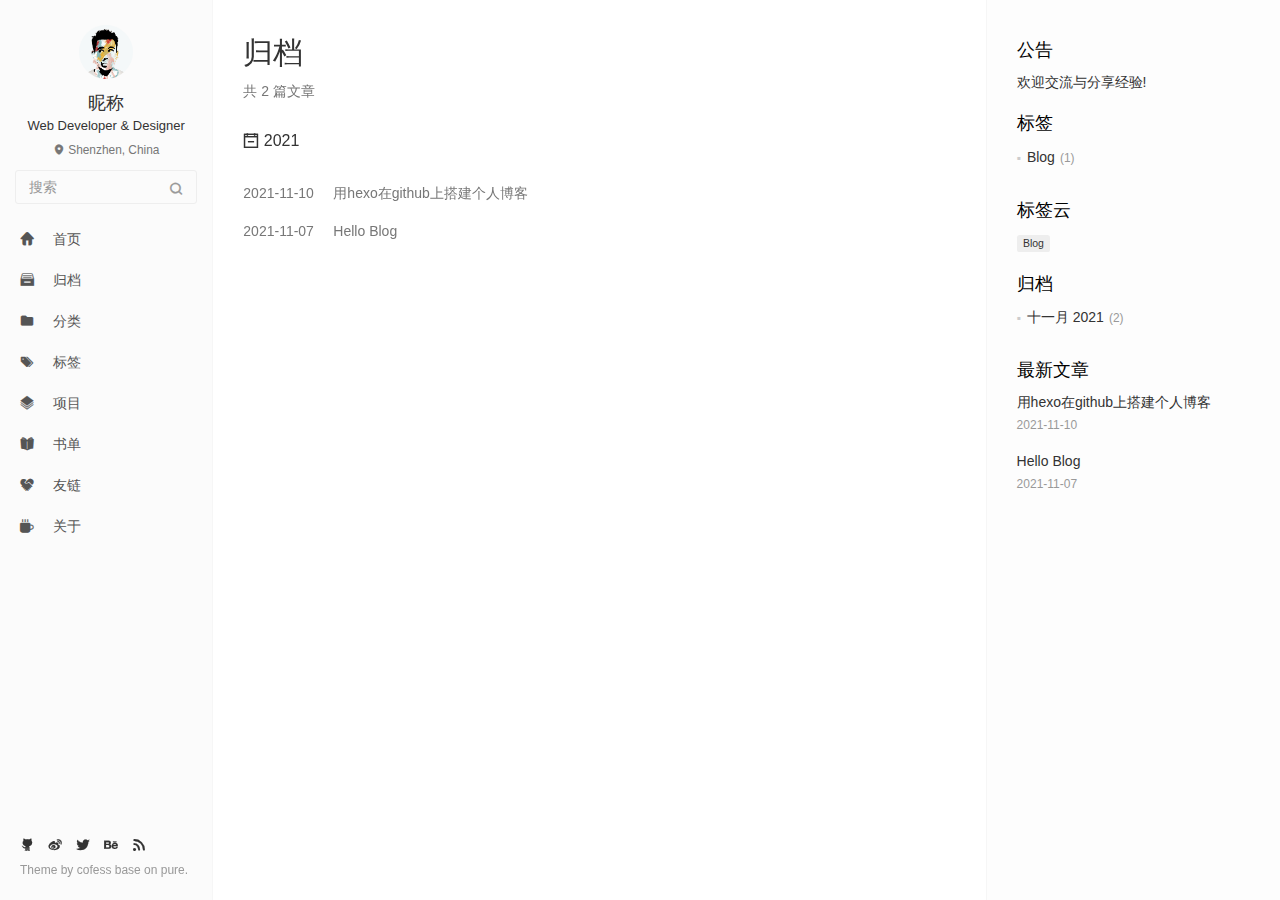
==== commit 6ce501d8: "Site updated: 2021-11-10 22:08:56" ====
--- a/archives/index.html
+++ b/archives/index.html
@@ -214,15 +214,29 @@
 
     
       
-
-    
-      
+  <div class="widget">
+    <h3 class="widget-title">标签</h3>
+    <div class="widget-body">
+      <ul class="tag-list" itemprop="keywords"><li class="tag-list-item"><a class="tag-list-link" href="/tags/Blog/" rel="tag">Blog</a><span class="tag-list-count">1</span></li></ul>
+    </div>
+  </div>
+
+
+    
+      
+  <div class="widget">
+    <h3 class="widget-title">标签云</h3>
+    <div class="widget-body tagcloud">
+      <a href="/tags/Blog/" style="font-size: 13px;">Blog</a>
+    </div>
+  </div>
+
     
       
   <div class="widget">
     <h3 class="widget-title">归档</h3>
     <div class="widget-body">
-      <ul class="archive-list"><li class="archive-list-item"><a class="archive-list-link" href="/archives/2021/11/">十一月 2021</a><span class="archive-list-count">1</span></li></ul>
+      <ul class="archive-list"><li class="archive-list-item"><a class="archive-list-link" href="/archives/2021/11/">十一月 2021</a><span class="archive-list-count">2</span></li></ul>
     </div>
   </div>
 
@@ -241,6 +255,21 @@
                 
               </p>
               <p class="item-title">
+                <a href="/2021/11/10/%E7%94%A8hexo%E5%9C%A8github%E4%B8%8A%E6%90%AD%E5%BB%BA%E4%B8%AA%E4%BA%BA%E5%8D%9A%E5%AE%A2/" class="title">用hexo在github上搭建个人博客</a>
+              </p>
+              <p class="item-date">
+                <time datetime="2021-11-10T13:35:29.000Z" itemprop="datePublished">2021-11-10</time>
+              </p>
+            </div>
+          </li>
+          
+          <li>
+            
+            <div class="item-inner">
+              <p class="item-category">
+                
+              </p>
+              <p class="item-title">
                 <a href="/2021/11/07/hello-world/" class="title">Hello Blog</a>
               </p>
               <p class="item-date">
@@ -264,7 +293,7 @@
   	<article class="content article article-archives article-type-list" itemscope="">
 	    <header class="article-header">
 	      <h1 itemprop="title">归档</h1>
-	      <p class="text-muted">共 1 篇文章</p>
+	      <p class="text-muted">共 2 篇文章</p>
 	    </header>
 	    <div class="article-body">
 	      
@@ -287,6 +316,16 @@
         <div id="collapse2021" class="panel-collapse collapse in" role="tabpanel" aria-labelledby="heading2021">
         <div class="panel-body">
           <div class="collection">
+    
+    
+<a href="/2021/11/10/%E7%94%A8hexo%E5%9C%A8github%E4%B8%8A%E6%90%AD%E5%BB%BA%E4%B8%AA%E4%BA%BA%E5%8D%9A%E5%AE%A2/" class="collection-item" target="_blank" itemprop="url">
+  <time datetime="2021-11-10T13:35:29.000Z" itemprop="datePublished">2021-11-10</time>
+  <span>&nbsp;&nbsp;&nbsp;</span> 用hexo在github上搭建个人博客
+</a>
+
+
+  
+    
     
     
 <a href="/2021/11/07/hello-world/" class="collection-item" target="_blank" itemprop="url">
